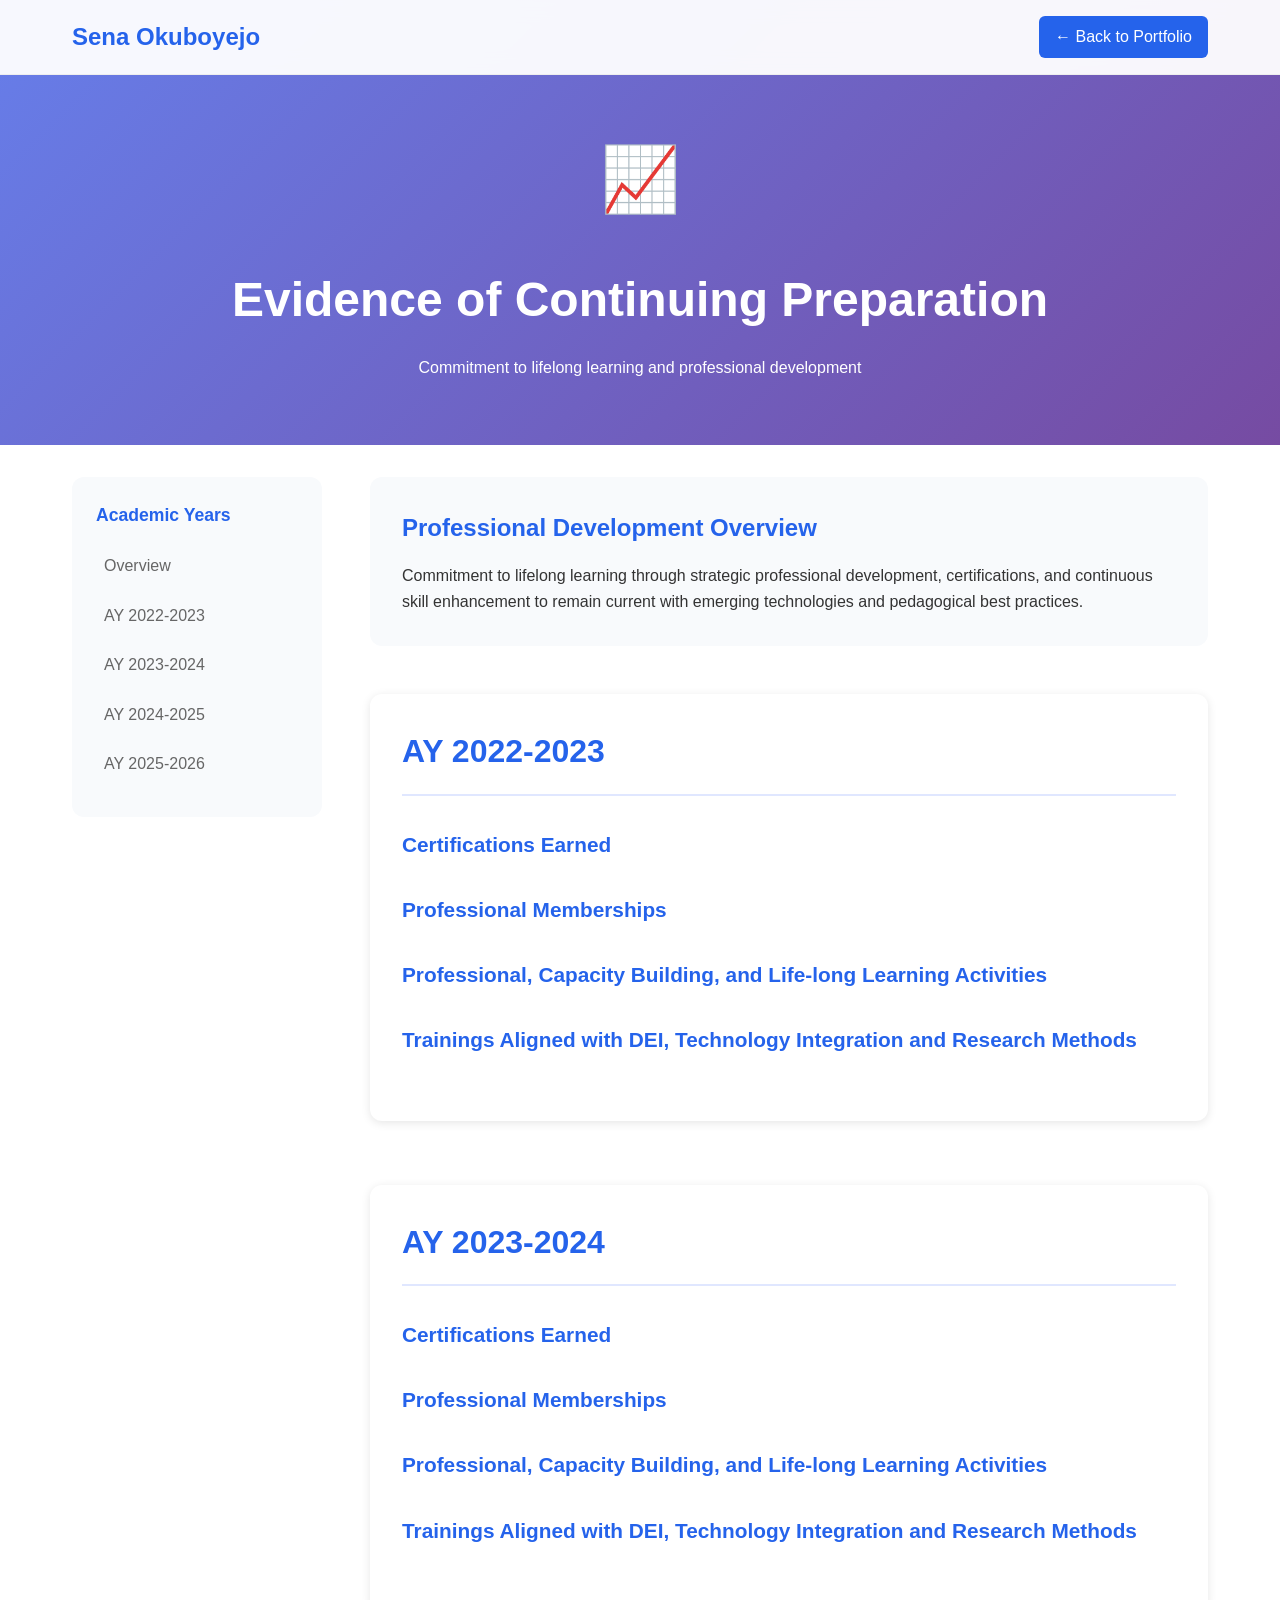
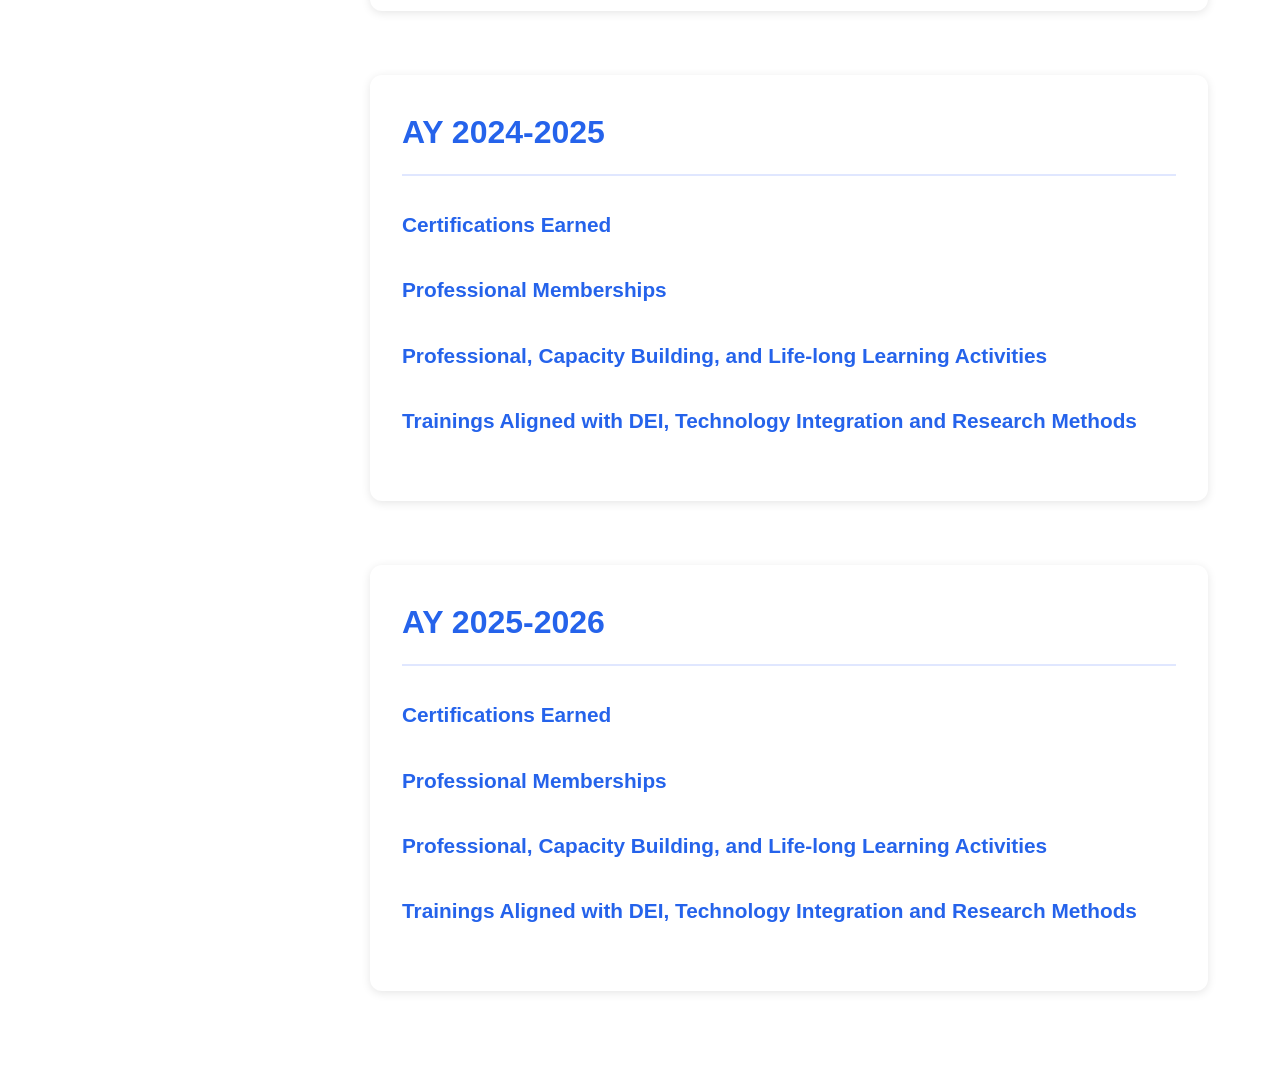
==== continuing-preparation.html @ 25268056 "Update Continuing Preparation page Page updated" ====
<!DOCTYPE html>
<html lang="en">
<head>
    <meta charset="UTF-8">
    <meta name="viewport" content="width=device-width, initial-scale=1.0">
    <title>Continuing Preparation - Sena Okuboyejo</title>
    <style>
        * {
            margin: 0;
            padding: 0;
            box-sizing: border-box;
        }

        body {
            font-family: -apple-system, BlinkMacSystemFont, 'Segoe UI', Roboto, sans-serif;
            line-height: 1.6;
            color: #333;
            background: #fff;
        }

        header {
            position: fixed;
            top: 0;
            width: 100%;
            background: rgba(255, 255, 255, 0.95);
            backdrop-filter: blur(10px);
            z-index: 1000;
            padding: 1rem 0;
            border-bottom: 1px solid #eee;
        }

        nav {
            max-width: 1200px;
            margin: 0 auto;
            display: flex;
            justify-content: space-between;
            align-items: center;
            padding: 0 2rem;
        }

        .logo {
            font-size: 1.5rem;
            font-weight: 700;
            color: #2563eb;
            text-decoration: none;
        }

        .back-btn {
            background: #2563eb;
            color: white;
            padding: 0.5rem 1rem;
            border-radius: 6px;
            text-decoration: none;
            font-weight: 500;
        }

        .hero {
            padding: 8rem 2rem 4rem;
            background: linear-gradient(135deg, #667eea 0%, #764ba2 100%);
            color: white;
            text-align: center;
        }

        .hero h1 {
            font-size: 3rem;
            margin-bottom: 1rem;
        }

        .hero-icon {
            font-size: 4rem;
            margin-bottom: 2rem;
        }

        .content {
            max-width: 1200px;
            margin: 0 auto;
            padding: 2rem;
            display: grid;
            grid-template-columns: 250px 1fr;
            gap: 3rem;
        }

        .sidebar {
            position: sticky;
            top: 120px;
            height: fit-content;
        }

        .year-nav {
            background: #f8fafc;
            border-radius: 12px;
            padding: 1.5rem;
        }

        .year-nav h3 {
            color: #2563eb;
            margin-bottom: 1rem;
            font-size: 1.1rem;
        }

        .year-nav ul {
            list-style: none;
        }

        .year-nav li {
            margin-bottom: 0.5rem;
        }

        .year-nav a {
            color: #666;
            text-decoration: none;
            padding: 0.5rem;
            display: block;
            border-radius: 6px;
            transition: all 0.3s;
        }

        .year-nav a:hover,
        .year-nav a.active {
            background: #2563eb;
            color: white;
        }

        .main-content {
            min-height: 100vh;
        }

        .overview {
            margin-bottom: 3rem;
            padding: 2rem;
            background: #f8fafc;
            border-radius: 12px;
        }

        .overview h2 {
            color: #2563eb;
            margin-bottom: 1rem;
        }

        .year-section {
            margin-bottom: 4rem;
            padding: 2rem;
            background: white;
            border-radius: 12px;
            box-shadow: 0 2px 10px rgba(0,0,0,0.1);
        }

        .year-title {
            color: #2563eb;
            font-size: 2rem;
            margin-bottom: 2rem;
            border-bottom: 2px solid #e0e7ff;
            padding-bottom: 1rem;
        }

        .subsection {
            margin-bottom: 2rem;
        }

        .subsection h3 {
            color: #2563eb;
            margin-bottom: 1rem;
            font-size: 1.3rem;
        }

        .subsection p {
            margin-bottom: 1rem;
            color: #666;
        }

        .cert-item {
            background: #f8fafc;
            padding: 1rem;
            margin: 0.5rem 0;
            border-radius: 8px;
            border-left: 3px solid #2563eb;
        }

        @media (max-width: 768px) {
            .content {
                grid-template-columns: 1fr;
                gap: 1rem;
            }
            
            .sidebar {
                position: static;
            }
            
            .hero h1 {
                font-size: 2rem;
            }
            
            .hero-icon {
                font-size: 3rem;
            }
            
            nav {
                padding: 0 1rem;
            }
        }
    </style>
</head>
<body>
    <header>
        <nav>
            <a href="index.html" class="logo">Sena Okuboyejo</a>
            <a href="index.html" class="back-btn">← Back to Portfolio</a>
        </nav>
    </header>

    <section class="hero">
        <div class="hero-icon">📈</div>
        <h1>Evidence of Continuing Preparation</h1>
        <p>Commitment to lifelong learning and professional development</p>
    </section>

    <div class="content">
        <div class="sidebar">
            <div class="year-nav">
                <h3>Academic Years</h3>
                <ul>
                    <li><a href="#overview" class="active">Overview</a></li>
                    <li><a href="#ay2022-2023">AY 2022-2023</a></li>
                    <li><a href="#ay2023-2024">AY 2023-2024</a></li>
                    <li><a href="#ay2024-2025">AY 2024-2025</a></li>
                    <li><a href="#ay2025-2026">AY 2025-2026</a></li>
                </ul>
            </div>
        </div>

        <div class="main-content">
            <div id="overview" class="overview">
                <h2>Professional Development Overview</h2>
                <p>Commitment to lifelong learning through strategic professional development, certifications, and continuous skill enhancement to remain current with emerging technologies and pedagogical best practices.</p>
            </div>

            <div id="ay2022-2023" class="year-section">
                <h2 class="year-title">AY 2022-2023</h2>
                
                <div class="subsection">
                    <h3>Certifications Earned</h3>
                </div>

                <div class="subsection">
                    <h3>Professional Memberships</h3>
                </div>

                <div class="subsection">
                    <h3>Professional, Capacity Building, and Life-long Learning Activities</h3>
                </div>

                <div class="subsection">
                    <h3>Trainings Aligned with DEI, Technology Integration and Research Methods</h3>
                </div>
            </div>

            <div id="ay2023-2024" class="year-section">
                <h2 class="year-title">AY 2023-2024</h2>
                
                <div class="subsection">
                    <h3>Certifications Earned</h3>
                </div>

                <div class="subsection">
                    <h3>Professional Memberships</h3>
                </div>

                <div class="subsection">
                    <h3>Professional, Capacity Building, and Life-long Learning Activities</h3>
                </div>

                <div class="subsection">
                    <h3>Trainings Aligned with DEI, Technology Integration and Research Methods</h3>
                </div>
            </div>

            <div id="ay2024-2025" class="year-section">
                <h2 class="year-title">AY 2024-2025</h2>
                
                <div class="subsection">
                    <h3>Certifications Earned</h3>
                </div>

                <div class="subsection">
                    <h3>Professional Memberships</h3>
                </div>

                <div class="subsection">
                    <h3>Professional, Capacity Building, and Life-long Learning Activities</h3>
                </div>

                <div class="subsection">
                    <h3>Trainings Aligned with DEI, Technology Integration and Research Methods</h3>
                </div>
            </div>

            <div id="ay2025-2026" class="year-section">
                <h2 class="year-title">AY 2025-2026</h2>
                
                <div class="subsection">
                    <h3>Certifications Earned</h3>
                </div>

                <div class="subsection">
                    <h3>Professional Memberships</h3>
                </div>

                <div class="subsection">
                    <h3>Professional, Capacity Building, and Life-long Learning Activities</h3>
                </div>

                <div class="subsection">
                    <h3>Trainings Aligned with DEI, Technology Integration and Research Methods</h3>
                </div>
            </div>
        </div>
    </div>

    <script>
        document.querySelectorAll('.year-nav a').forEach(link => {
            link.addEventListener('click', function(e) {
                e.preventDefault();
                const target = document.querySelector(this.getAttribute('href'));
                target.scrollIntoView({ behavior: 'smooth', block: 'start' });
                
                document.querySelectorAll('.year-nav a').forEach(a => a.classList.remove('active'));
                this.classList.add('active');
            });
        });

        window.addEventListener('scroll', () => {
            const sections = document.querySelectorAll('.year-section, .overview');
            const navLinks = document.querySelectorAll('.year-nav a');
            
            let current = '';
            sections.forEach(section => {
                const sectionTop = section.offsetTop - 150;
                if (scrollY >= sectionTop) {
                    current = section.getAttribute('id');
                }
            });
            
            navLinks.forEach(link => {
                link.classList.remove('active');
                if (link.getAttribute('href') === '#' + current) {
                    link.classList.add('active');
                }
            });
        });
    </script>
</body>
</html>
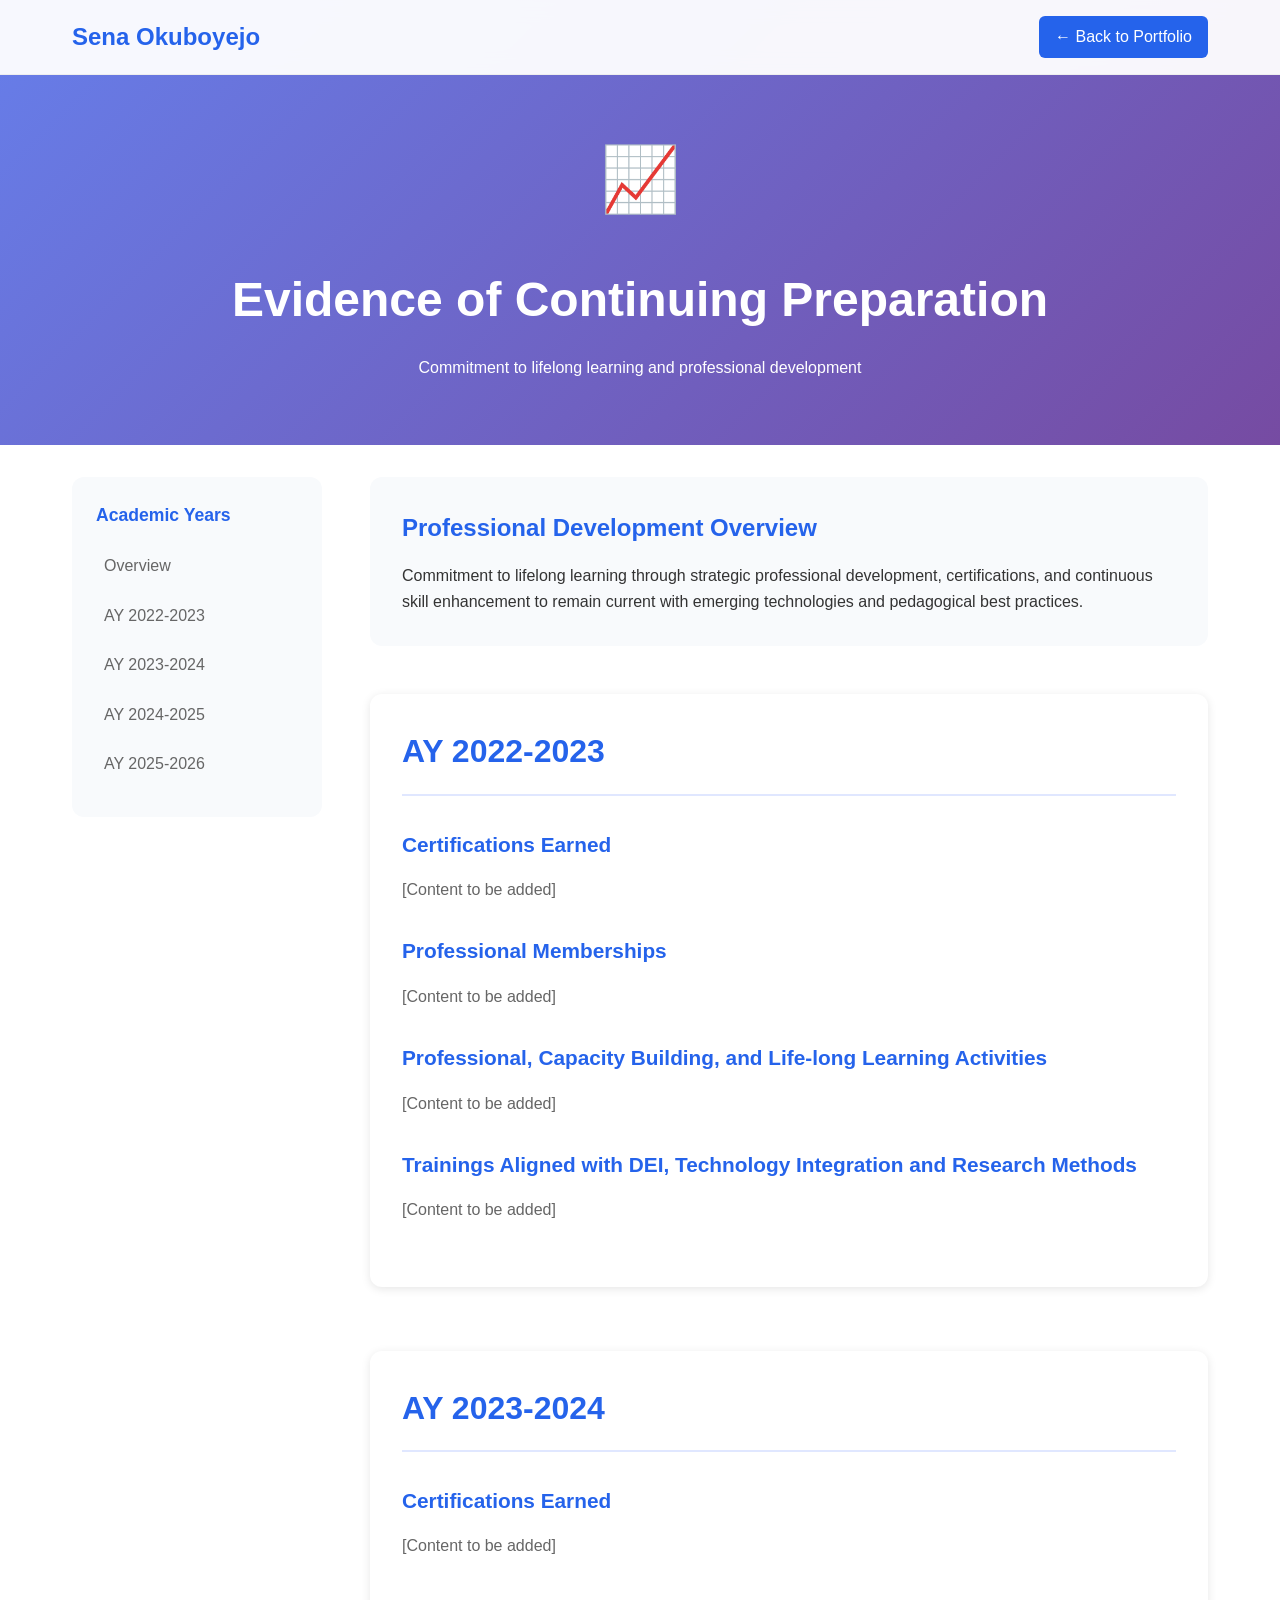
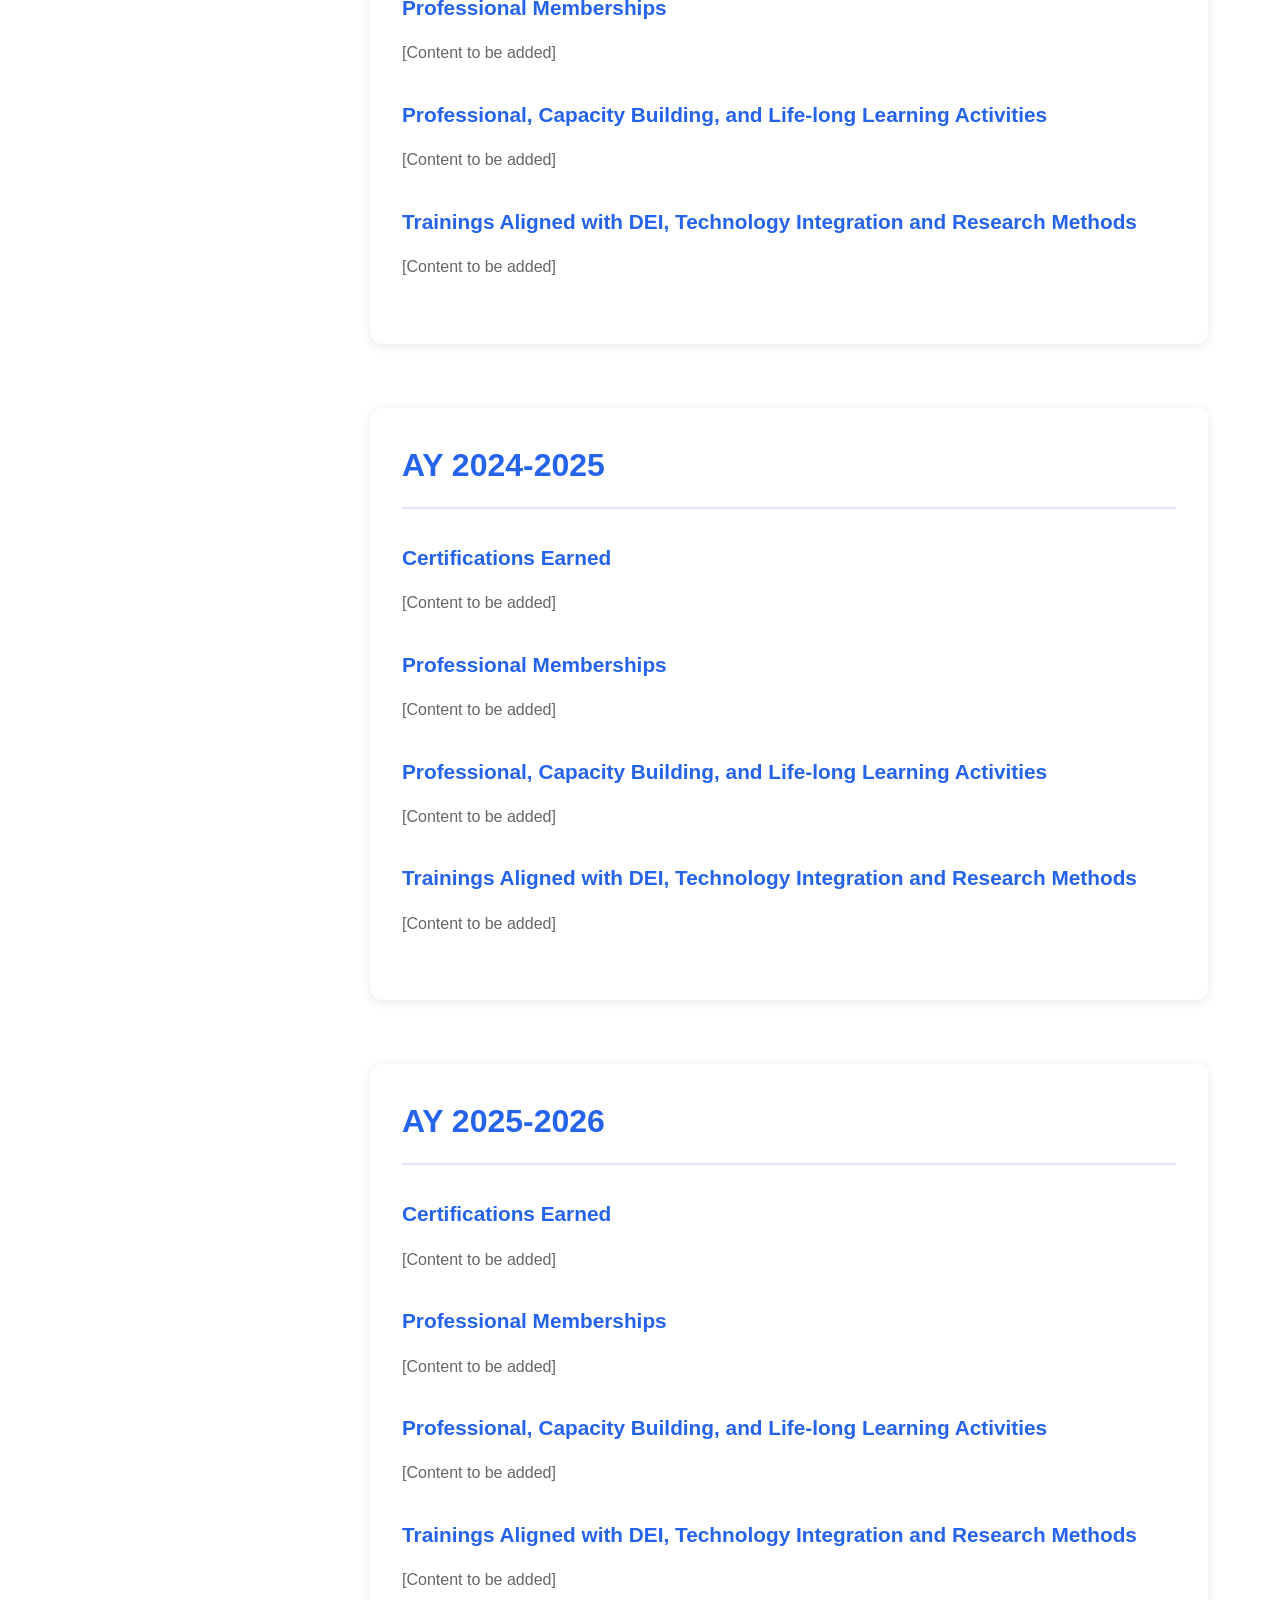
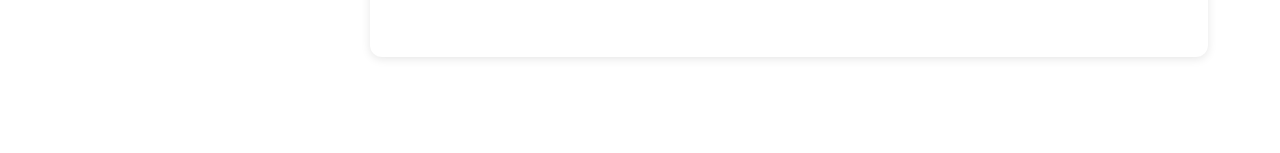
==== commit 3f585968: "Update Continuing Preparation.html Page updated" ====
--- a/continuing-preparation.html
+++ b/continuing-preparation.html
@@ -239,18 +239,22 @@
                 
                 <div class="subsection">
                     <h3>Certifications Earned</h3>
+                    <p>[Content to be added]</p>
                 </div>
 
                 <div class="subsection">
                     <h3>Professional Memberships</h3>
+                    <p>[Content to be added]</p>
                 </div>
 
                 <div class="subsection">
                     <h3>Professional, Capacity Building, and Life-long Learning Activities</h3>
+                    <p>[Content to be added]</p>
                 </div>
 
                 <div class="subsection">
                     <h3>Trainings Aligned with DEI, Technology Integration and Research Methods</h3>
+                    <p>[Content to be added]</p>
                 </div>
             </div>
 
@@ -259,18 +263,22 @@
                 
                 <div class="subsection">
                     <h3>Certifications Earned</h3>
+                    <p>[Content to be added]</p>
                 </div>
 
                 <div class="subsection">
                     <h3>Professional Memberships</h3>
+                    <p>[Content to be added]</p>
                 </div>
 
                 <div class="subsection">
                     <h3>Professional, Capacity Building, and Life-long Learning Activities</h3>
+                    <p>[Content to be added]</p>
                 </div>
 
                 <div class="subsection">
                     <h3>Trainings Aligned with DEI, Technology Integration and Research Methods</h3>
+                    <p>[Content to be added]</p>
                 </div>
             </div>
 
@@ -279,18 +287,22 @@
                 
                 <div class="subsection">
                     <h3>Certifications Earned</h3>
+                    <p>[Content to be added]</p>
                 </div>
 
                 <div class="subsection">
                     <h3>Professional Memberships</h3>
+                    <p>[Content to be added]</p>
                 </div>
 
                 <div class="subsection">
                     <h3>Professional, Capacity Building, and Life-long Learning Activities</h3>
+                    <p>[Content to be added]</p>
                 </div>
 
                 <div class="subsection">
                     <h3>Trainings Aligned with DEI, Technology Integration and Research Methods</h3>
+                    <p>[Content to be added]</p>
                 </div>
             </div>
 
@@ -299,18 +311,22 @@
                 
                 <div class="subsection">
                     <h3>Certifications Earned</h3>
+                    <p>[Content to be added]</p>
                 </div>
 
                 <div class="subsection">
                     <h3>Professional Memberships</h3>
+                    <p>[Content to be added]</p>
                 </div>
 
                 <div class="subsection">
                     <h3>Professional, Capacity Building, and Life-long Learning Activities</h3>
+                    <p>[Content to be added]</p>
                 </div>
 
                 <div class="subsection">
                     <h3>Trainings Aligned with DEI, Technology Integration and Research Methods</h3>
+                    <p>[Content to be added]</p>
                 </div>
             </div>
         </div>
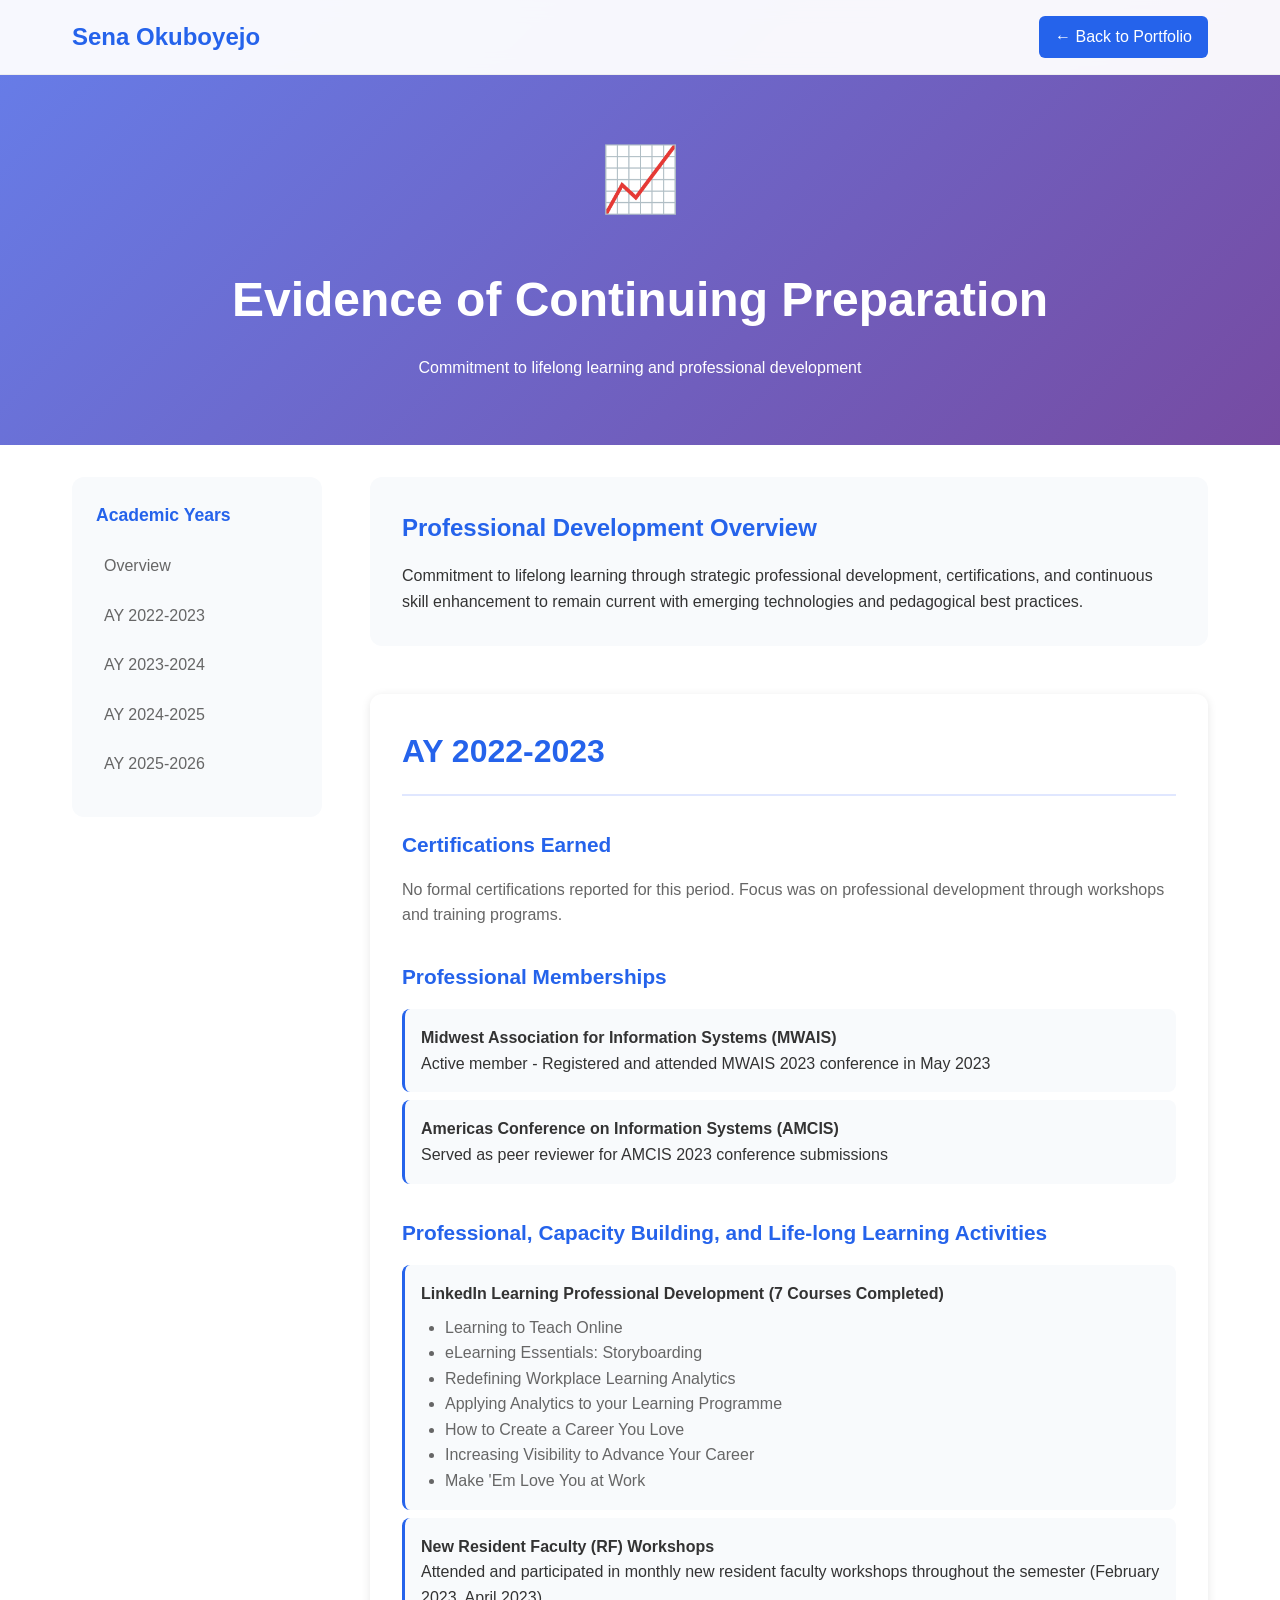
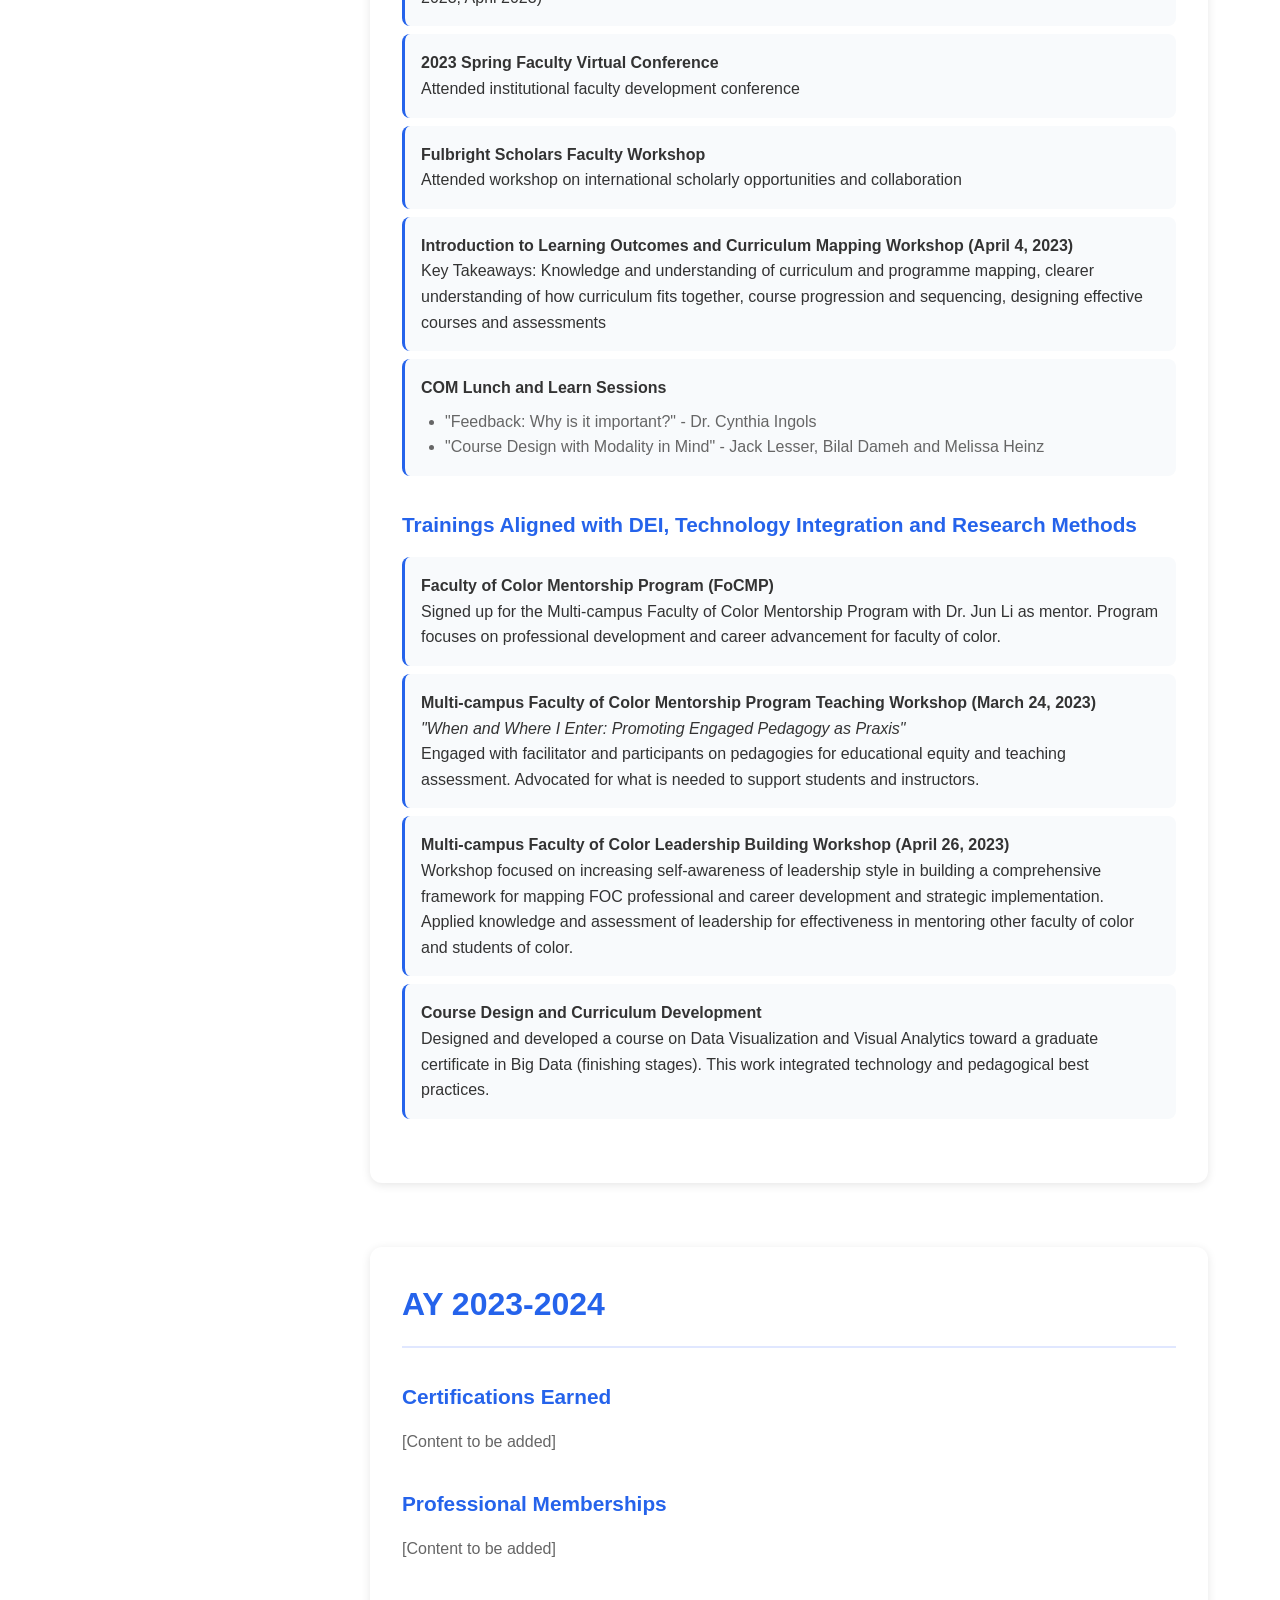
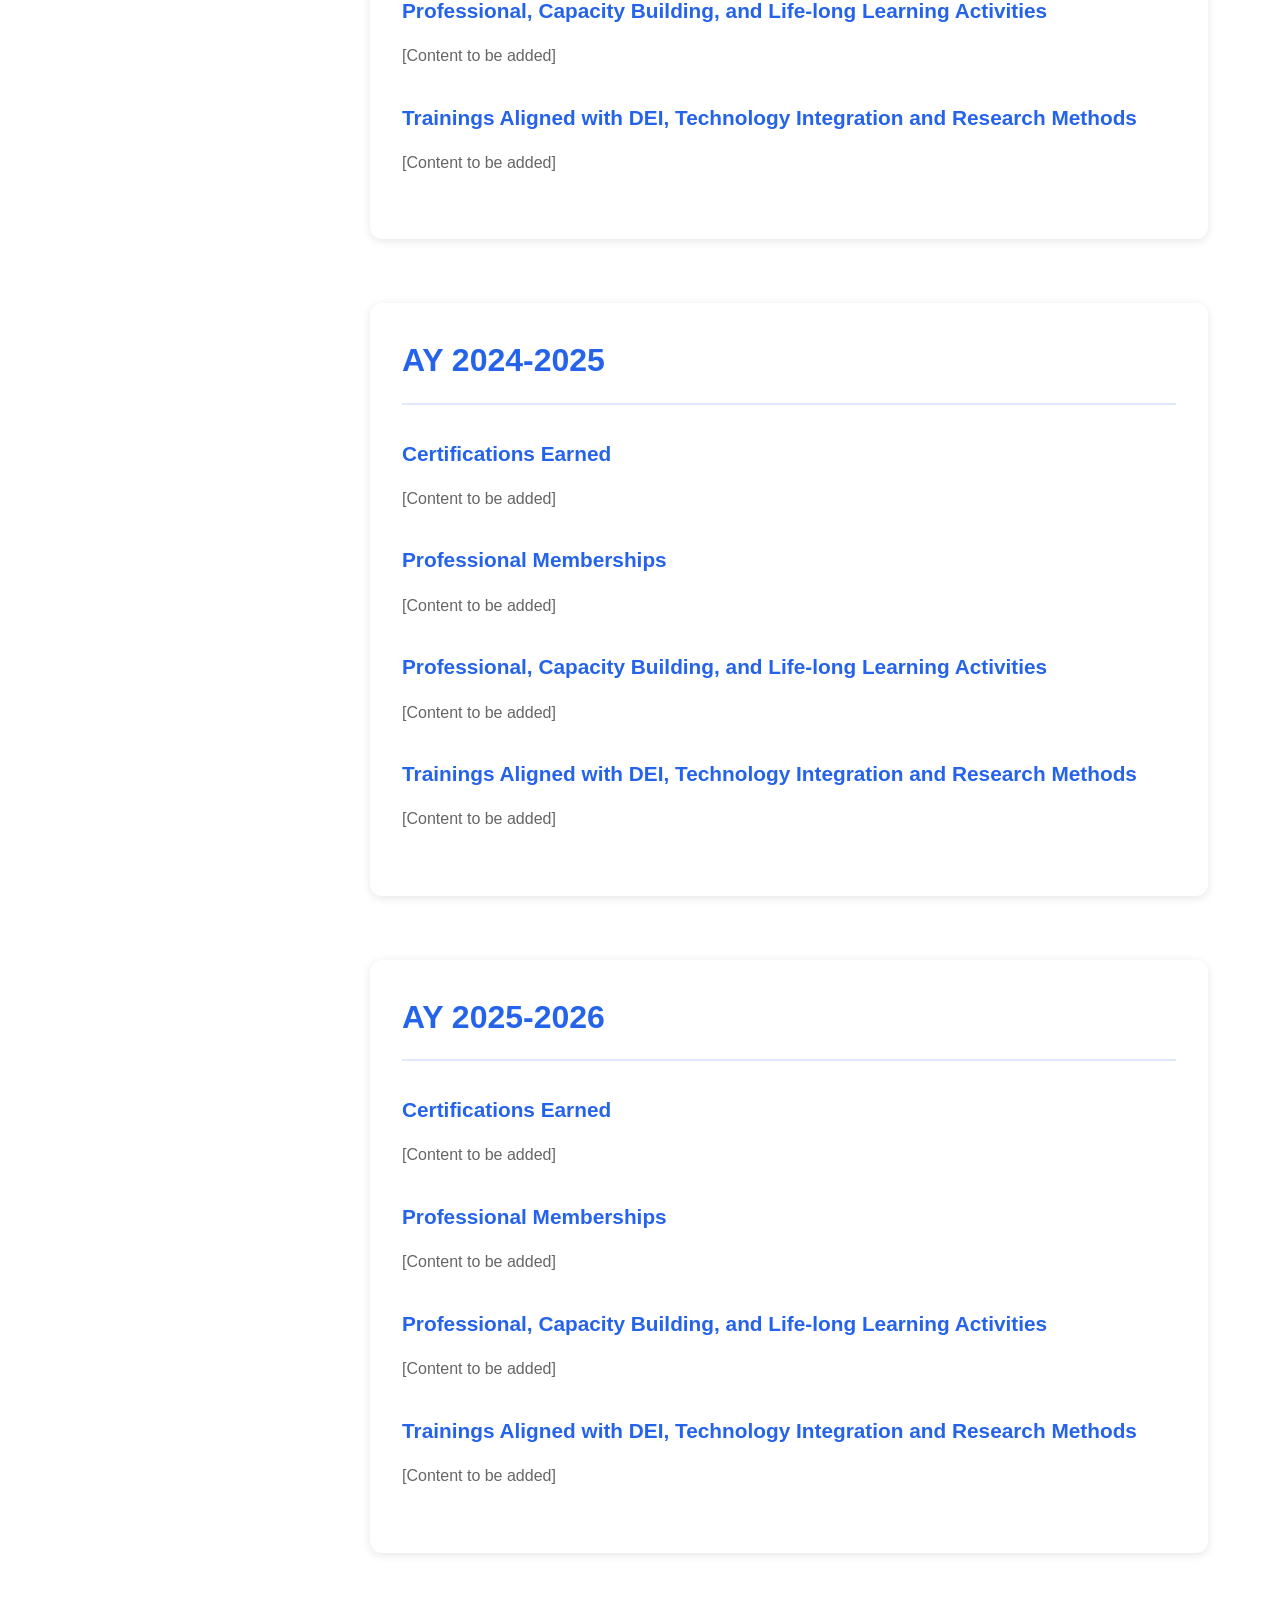
==== commit 266b7443: "Update done Update done" ====
--- a/continuing-preparation.html
+++ b/continuing-preparation.html
@@ -239,22 +239,79 @@
                 
                 <div class="subsection">
                     <h3>Certifications Earned</h3>
-                    <p>[Content to be added]</p>
+                    <p>No formal certifications reported for this period. Focus was on professional development through workshops and training programs.</p>
                 </div>
 
                 <div class="subsection">
                     <h3>Professional Memberships</h3>
-                    <p>[Content to be added]</p>
+                    <div class="cert-item">
+                        <strong>Midwest Association for Information Systems (MWAIS)</strong><br>
+                        Active member - Registered and attended MWAIS 2023 conference in May 2023
+                    </div>
+                    <div class="cert-item">
+                        <strong>Americas Conference on Information Systems (AMCIS)</strong><br>
+                        Served as peer reviewer for AMCIS 2023 conference submissions
+                    </div>
                 </div>
 
                 <div class="subsection">
                     <h3>Professional, Capacity Building, and Life-long Learning Activities</h3>
-                    <p>[Content to be added]</p>
+                    <div class="cert-item">
+                        <strong>LinkedIn Learning Professional Development (7 Courses Completed)</strong><br>
+                        <ul style="margin-top: 0.5rem; margin-left: 1.5rem; color: #666;">
+                            <li>Learning to Teach Online</li>
+                            <li>eLearning Essentials: Storyboarding</li>
+                            <li>Redefining Workplace Learning Analytics</li>
+                            <li>Applying Analytics to your Learning Programme</li>
+                            <li>How to Create a Career You Love</li>
+                            <li>Increasing Visibility to Advance Your Career</li>
+                            <li>Make 'Em Love You at Work</li>
+                        </ul>
+                    </div>
+                    <div class="cert-item">
+                        <strong>New Resident Faculty (RF) Workshops</strong><br>
+                        Attended and participated in monthly new resident faculty workshops throughout the semester (February 2023, April 2023)
+                    </div>
+                    <div class="cert-item">
+                        <strong>2023 Spring Faculty Virtual Conference</strong><br>
+                        Attended institutional faculty development conference
+                    </div>
+                    <div class="cert-item">
+                        <strong>Fulbright Scholars Faculty Workshop</strong><br>
+                        Attended workshop on international scholarly opportunities and collaboration
+                    </div>
+                    <div class="cert-item">
+                        <strong>Introduction to Learning Outcomes and Curriculum Mapping Workshop (April 4, 2023)</strong><br>
+                        Key Takeaways: Knowledge and understanding of curriculum and programme mapping, clearer understanding of how curriculum fits together, course progression and sequencing, designing effective courses and assessments
+                    </div>
+                    <div class="cert-item">
+                        <strong>COM Lunch and Learn Sessions</strong><br>
+                        <ul style="margin-top: 0.5rem; margin-left: 1.5rem; color: #666;">
+                            <li>"Feedback: Why is it important?" - Dr. Cynthia Ingols</li>
+                            <li>"Course Design with Modality in Mind" - Jack Lesser, Bilal Dameh and Melissa Heinz</li>
+                        </ul>
+                    </div>
                 </div>
 
                 <div class="subsection">
                     <h3>Trainings Aligned with DEI, Technology Integration and Research Methods</h3>
-                    <p>[Content to be added]</p>
+                    <div class="cert-item">
+                        <strong>Faculty of Color Mentorship Program (FoCMP)</strong><br>
+                        Signed up for the Multi-campus Faculty of Color Mentorship Program with Dr. Jun Li as mentor. Program focuses on professional development and career advancement for faculty of color.
+                    </div>
+                    <div class="cert-item">
+                        <strong>Multi-campus Faculty of Color Mentorship Program Teaching Workshop (March 24, 2023)</strong><br>
+                        <em>"When and Where I Enter: Promoting Engaged Pedagogy as Praxis"</em><br>
+                        Engaged with facilitator and participants on pedagogies for educational equity and teaching assessment. Advocated for what is needed to support students and instructors.
+                    </div>
+                    <div class="cert-item">
+                        <strong>Multi-campus Faculty of Color Leadership Building Workshop (April 26, 2023)</strong><br>
+                        Workshop focused on increasing self-awareness of leadership style in building a comprehensive framework for mapping FOC professional and career development and strategic implementation. Applied knowledge and assessment of leadership for effectiveness in mentoring other faculty of color and students of color.
+                    </div>
+                    <div class="cert-item">
+                        <strong>Course Design and Curriculum Development</strong><br>
+                        Designed and developed a course on Data Visualization and Visual Analytics toward a graduate certificate in Big Data (finishing stages). This work integrated technology and pedagogical best practices.
+                    </div>
                 </div>
             </div>
 
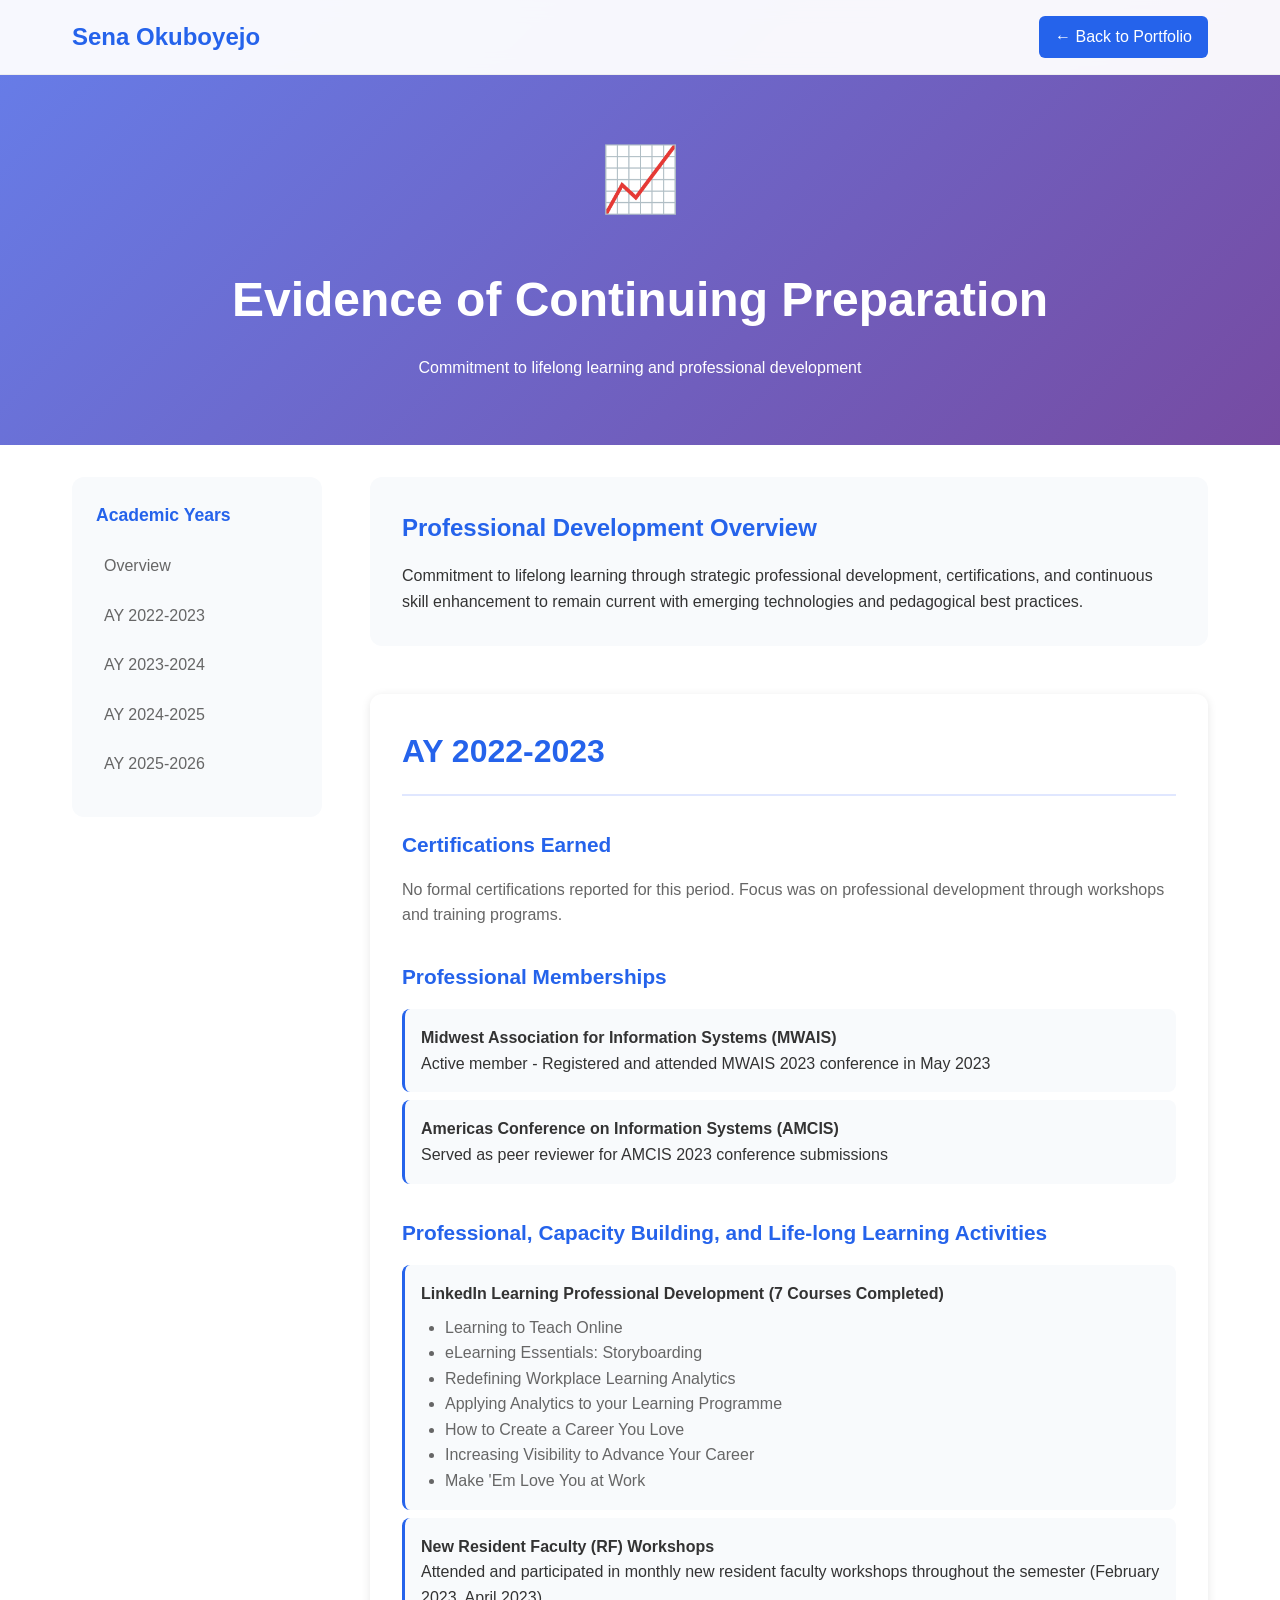
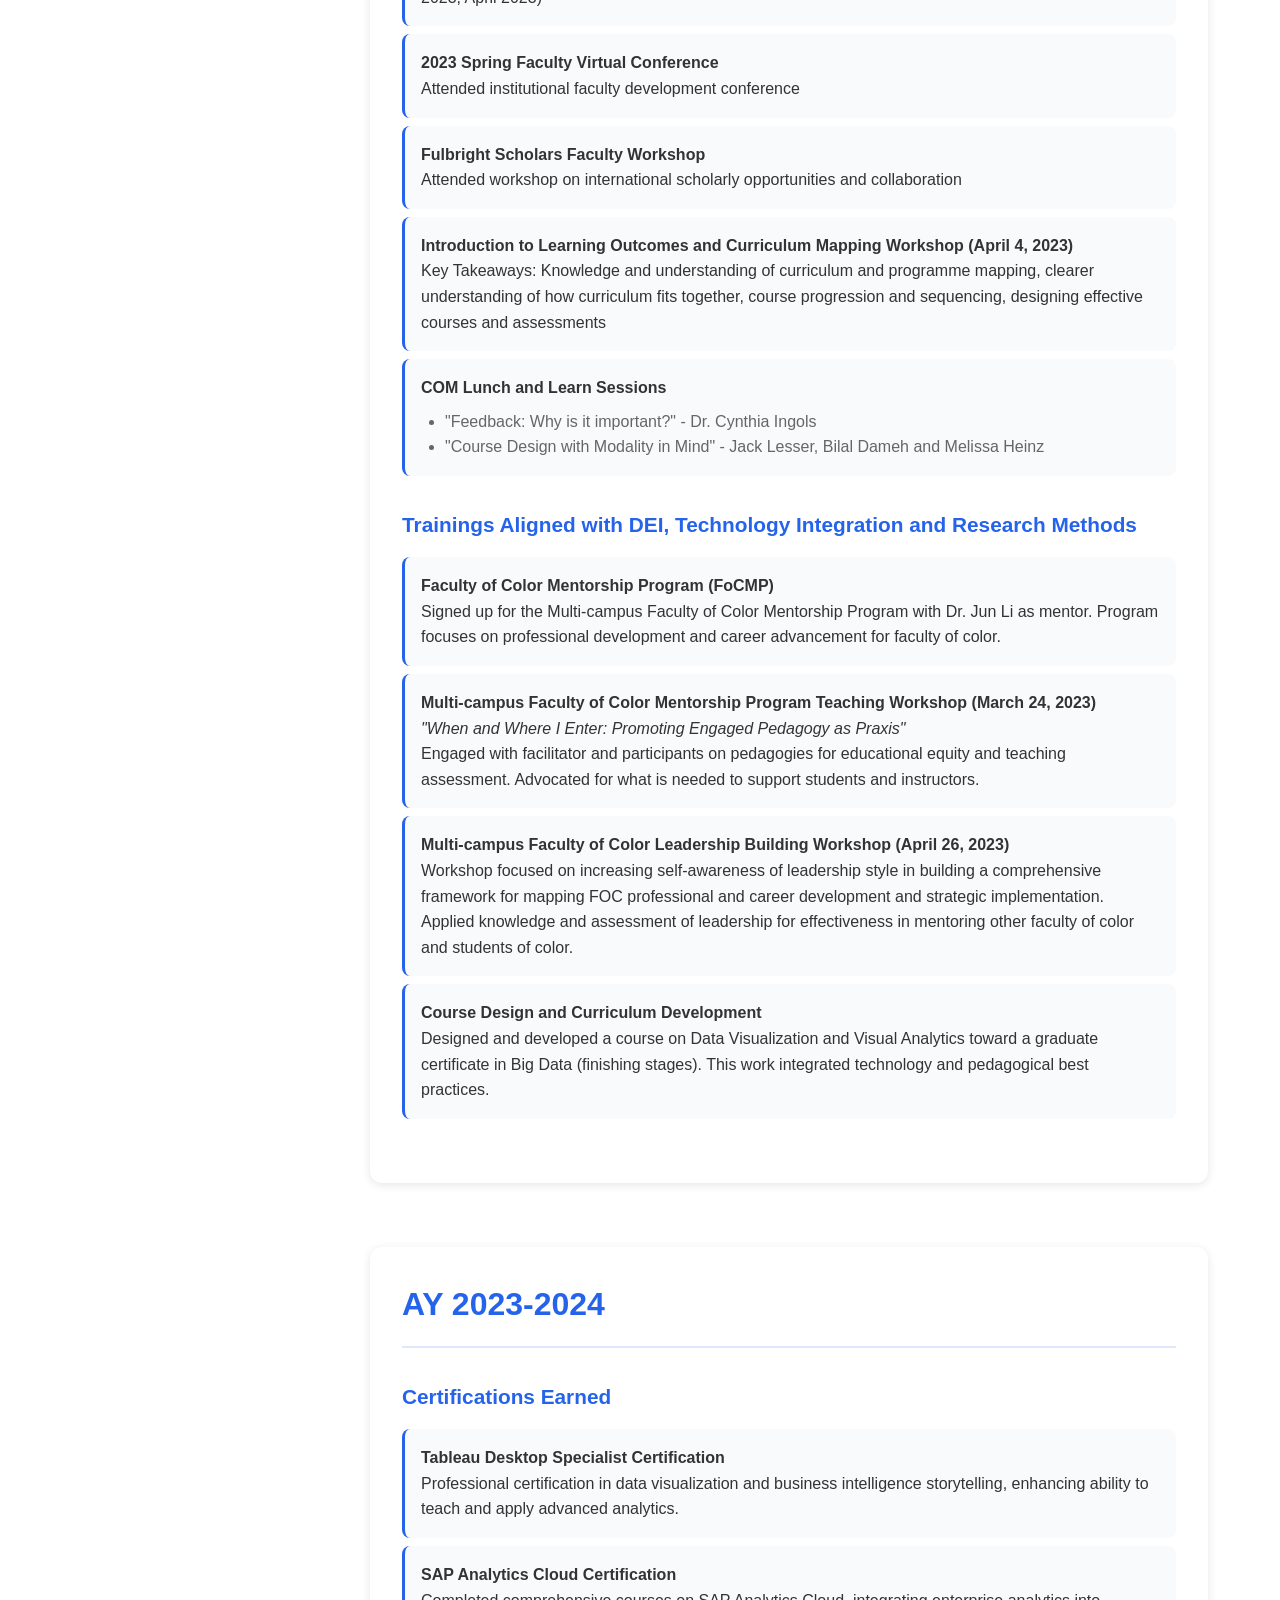
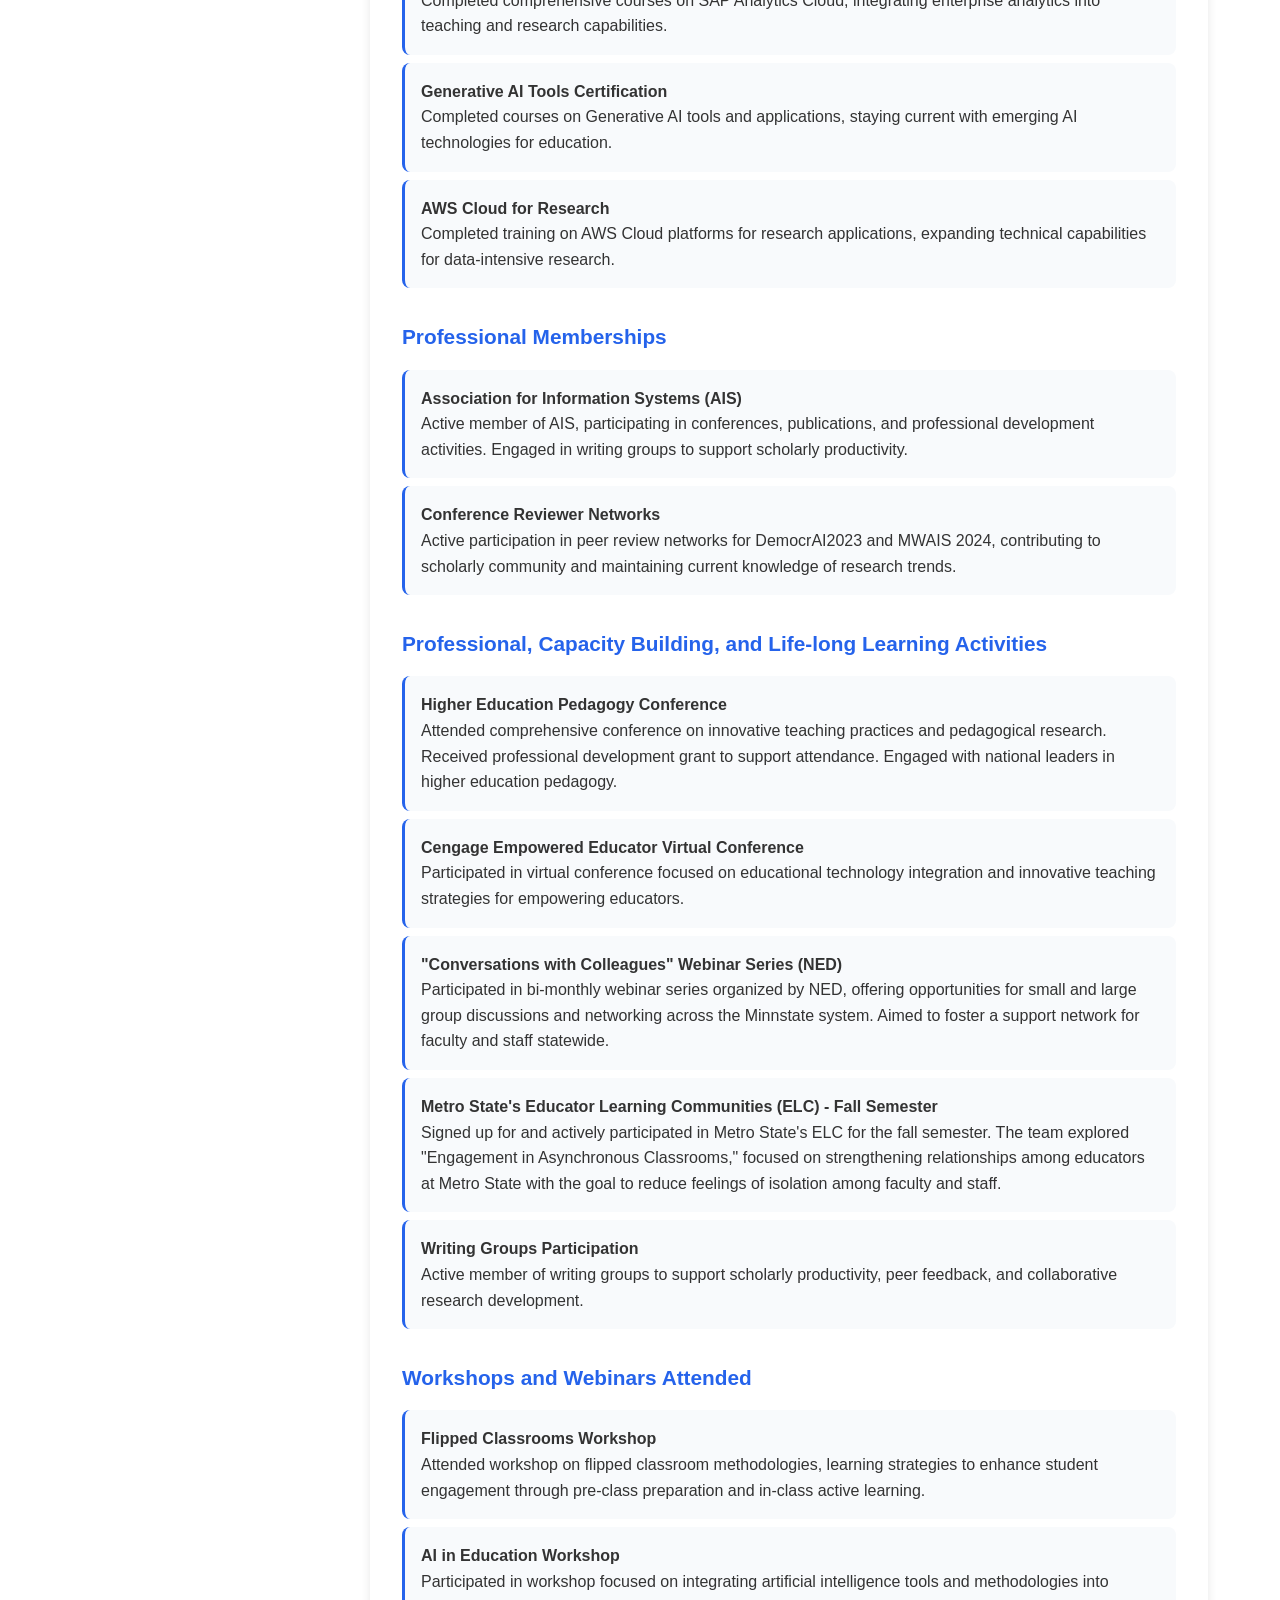
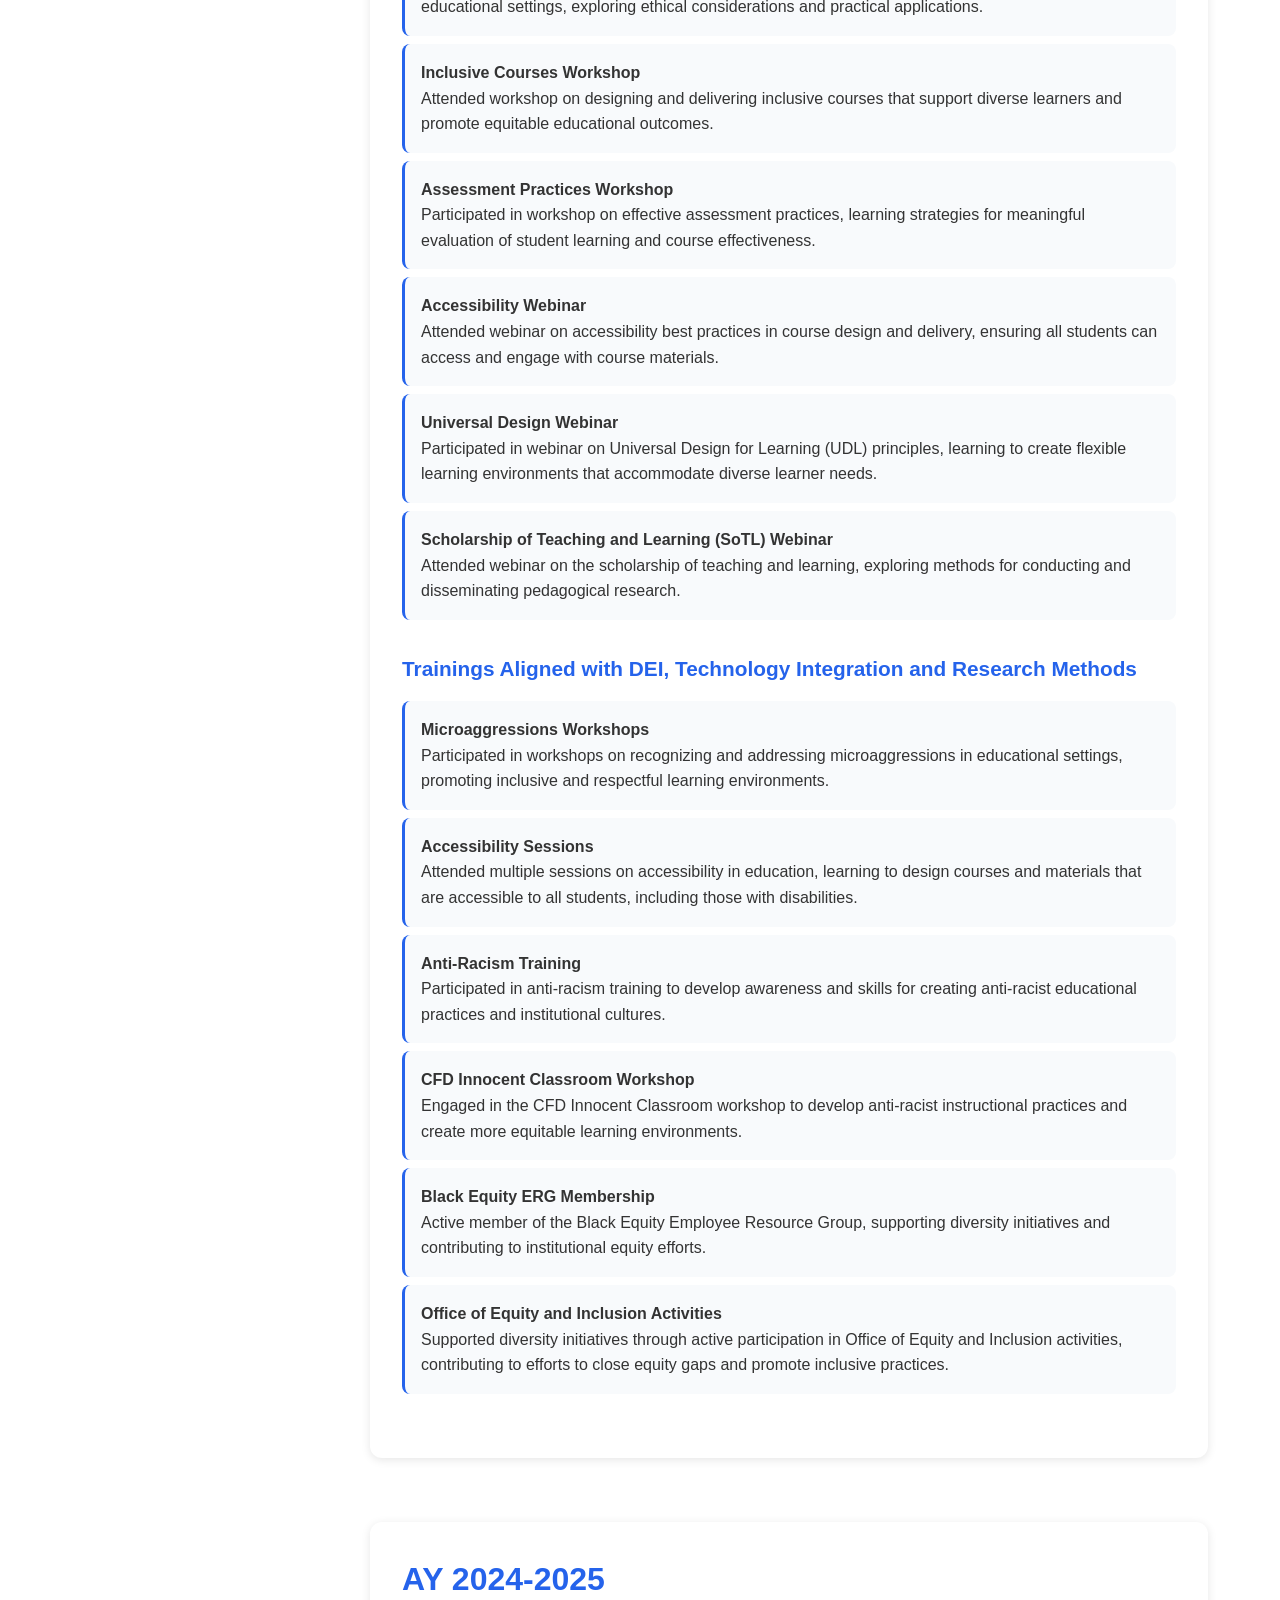
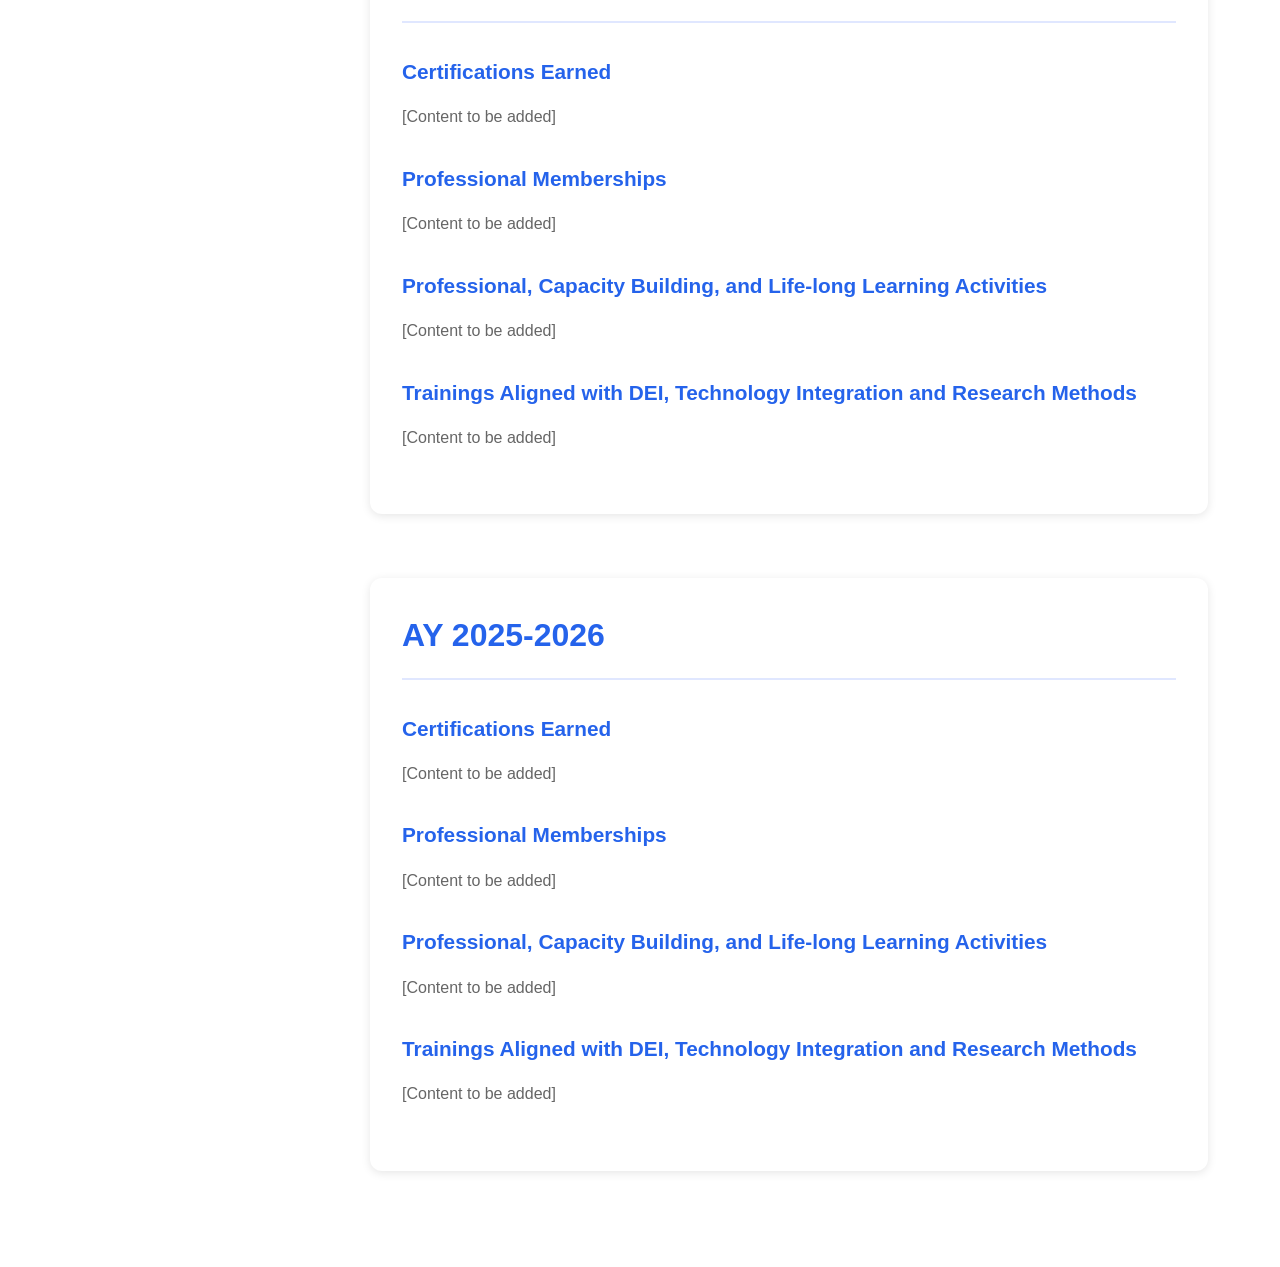
==== commit 229ec88c: "Update" ====
--- a/continuing-preparation.html
+++ b/continuing-preparation.html
@@ -320,22 +320,118 @@
                 
                 <div class="subsection">
                     <h3>Certifications Earned</h3>
-                    <p>[Content to be added]</p>
+                    <div class="cert-item">
+                        <strong>Tableau Desktop Specialist Certification</strong><br>
+                        Professional certification in data visualization and business intelligence storytelling, enhancing ability to teach and apply advanced analytics.
+                    </div>
+                    <div class="cert-item">
+                        <strong>SAP Analytics Cloud Certification</strong><br>
+                        Completed comprehensive courses on SAP Analytics Cloud, integrating enterprise analytics into teaching and research capabilities.
+                    </div>
+                    <div class="cert-item">
+                        <strong>Generative AI Tools Certification</strong><br>
+                        Completed courses on Generative AI tools and applications, staying current with emerging AI technologies for education.
+                    </div>
+                    <div class="cert-item">
+                        <strong>AWS Cloud for Research</strong><br>
+                        Completed training on AWS Cloud platforms for research applications, expanding technical capabilities for data-intensive research.
+                    </div>
                 </div>
 
                 <div class="subsection">
                     <h3>Professional Memberships</h3>
-                    <p>[Content to be added]</p>
+                    <div class="cert-item">
+                        <strong>Association for Information Systems (AIS)</strong><br>
+                        Active member of AIS, participating in conferences, publications, and professional development activities. Engaged in writing groups to support scholarly productivity.
+                    </div>
+                    <div class="cert-item">
+                        <strong>Conference Reviewer Networks</strong><br>
+                        Active participation in peer review networks for DemocrAI2023 and MWAIS 2024, contributing to scholarly community and maintaining current knowledge of research trends.
+                    </div>
                 </div>
 
                 <div class="subsection">
                     <h3>Professional, Capacity Building, and Life-long Learning Activities</h3>
-                    <p>[Content to be added]</p>
+                    <div class="cert-item">
+                        <strong>Higher Education Pedagogy Conference</strong><br>
+                        Attended comprehensive conference on innovative teaching practices and pedagogical research. Received professional development grant to support attendance. Engaged with national leaders in higher education pedagogy.
+                    </div>
+                    <div class="cert-item">
+                        <strong>Cengage Empowered Educator Virtual Conference</strong><br>
+                        Participated in virtual conference focused on educational technology integration and innovative teaching strategies for empowering educators.
+                    </div>
+                    <div class="cert-item">
+                        <strong>"Conversations with Colleagues" Webinar Series (NED)</strong><br>
+                        Participated in bi-monthly webinar series organized by NED, offering opportunities for small and large group discussions and networking across the Minnstate system. Aimed to foster a support network for faculty and staff statewide.
+                    </div>
+                    <div class="cert-item">
+                        <strong>Metro State's Educator Learning Communities (ELC) - Fall Semester</strong><br>
+                        Signed up for and actively participated in Metro State's ELC for the fall semester. The team explored "Engagement in Asynchronous Classrooms," focused on strengthening relationships among educators at Metro State with the goal to reduce feelings of isolation among faculty and staff.
+                    </div>
+                    <div class="cert-item">
+                        <strong>Writing Groups Participation</strong><br>
+                        Active member of writing groups to support scholarly productivity, peer feedback, and collaborative research development.
+                    </div>
+                </div>
+
+                <div class="subsection">
+                    <h3>Workshops and Webinars Attended</h3>
+                    <div class="cert-item">
+                        <strong>Flipped Classrooms Workshop</strong><br>
+                        Attended workshop on flipped classroom methodologies, learning strategies to enhance student engagement through pre-class preparation and in-class active learning.
+                    </div>
+                    <div class="cert-item">
+                        <strong>AI in Education Workshop</strong><br>
+                        Participated in workshop focused on integrating artificial intelligence tools and methodologies into educational settings, exploring ethical considerations and practical applications.
+                    </div>
+                    <div class="cert-item">
+                        <strong>Inclusive Courses Workshop</strong><br>
+                        Attended workshop on designing and delivering inclusive courses that support diverse learners and promote equitable educational outcomes.
+                    </div>
+                    <div class="cert-item">
+                        <strong>Assessment Practices Workshop</strong><br>
+                        Participated in workshop on effective assessment practices, learning strategies for meaningful evaluation of student learning and course effectiveness.
+                    </div>
+                    <div class="cert-item">
+                        <strong>Accessibility Webinar</strong><br>
+                        Attended webinar on accessibility best practices in course design and delivery, ensuring all students can access and engage with course materials.
+                    </div>
+                    <div class="cert-item">
+                        <strong>Universal Design Webinar</strong><br>
+                        Participated in webinar on Universal Design for Learning (UDL) principles, learning to create flexible learning environments that accommodate diverse learner needs.
+                    </div>
+                    <div class="cert-item">
+                        <strong>Scholarship of Teaching and Learning (SoTL) Webinar</strong><br>
+                        Attended webinar on the scholarship of teaching and learning, exploring methods for conducting and disseminating pedagogical research.
+                    </div>
                 </div>
 
                 <div class="subsection">
                     <h3>Trainings Aligned with DEI, Technology Integration and Research Methods</h3>
-                    <p>[Content to be added]</p>
+                    <div class="cert-item">
+                        <strong>Microaggressions Workshops</strong><br>
+                        Participated in workshops on recognizing and addressing microaggressions in educational settings, promoting inclusive and respectful learning environments.
+                    </div>
+                    <div class="cert-item">
+                        <strong>Accessibility Sessions</strong><br>
+                        Attended multiple sessions on accessibility in education, learning to design courses and materials that are accessible to all students, including those with disabilities.
+                    </div>
+                    <div class="cert-item">
+                        <strong>Anti-Racism Training</strong><br>
+                        Participated in anti-racism training to develop awareness and skills for creating anti-racist educational practices and institutional cultures.
+                    </div>
+                    <div class="cert-item">
+                        <strong>CFD Innocent Classroom Workshop</strong><br>
+                        Engaged in the CFD Innocent Classroom workshop to develop anti-racist instructional practices and create more equitable learning environments.
+                    </div>
+                    <div class="cert-item">
+                        <strong>Black Equity ERG Membership</strong><br>
+                        Active member of the Black Equity Employee Resource Group, supporting diversity initiatives and contributing to institutional equity efforts.
+                    </div>
+                    <div class="cert-item">
+                        <strong>Office of Equity and Inclusion Activities</strong><br>
+                        Supported diversity initiatives through active participation in Office of Equity and Inclusion activities, contributing to efforts to close equity gaps and promote inclusive practices.
+                    </div>
                 </div>
             </div>
 
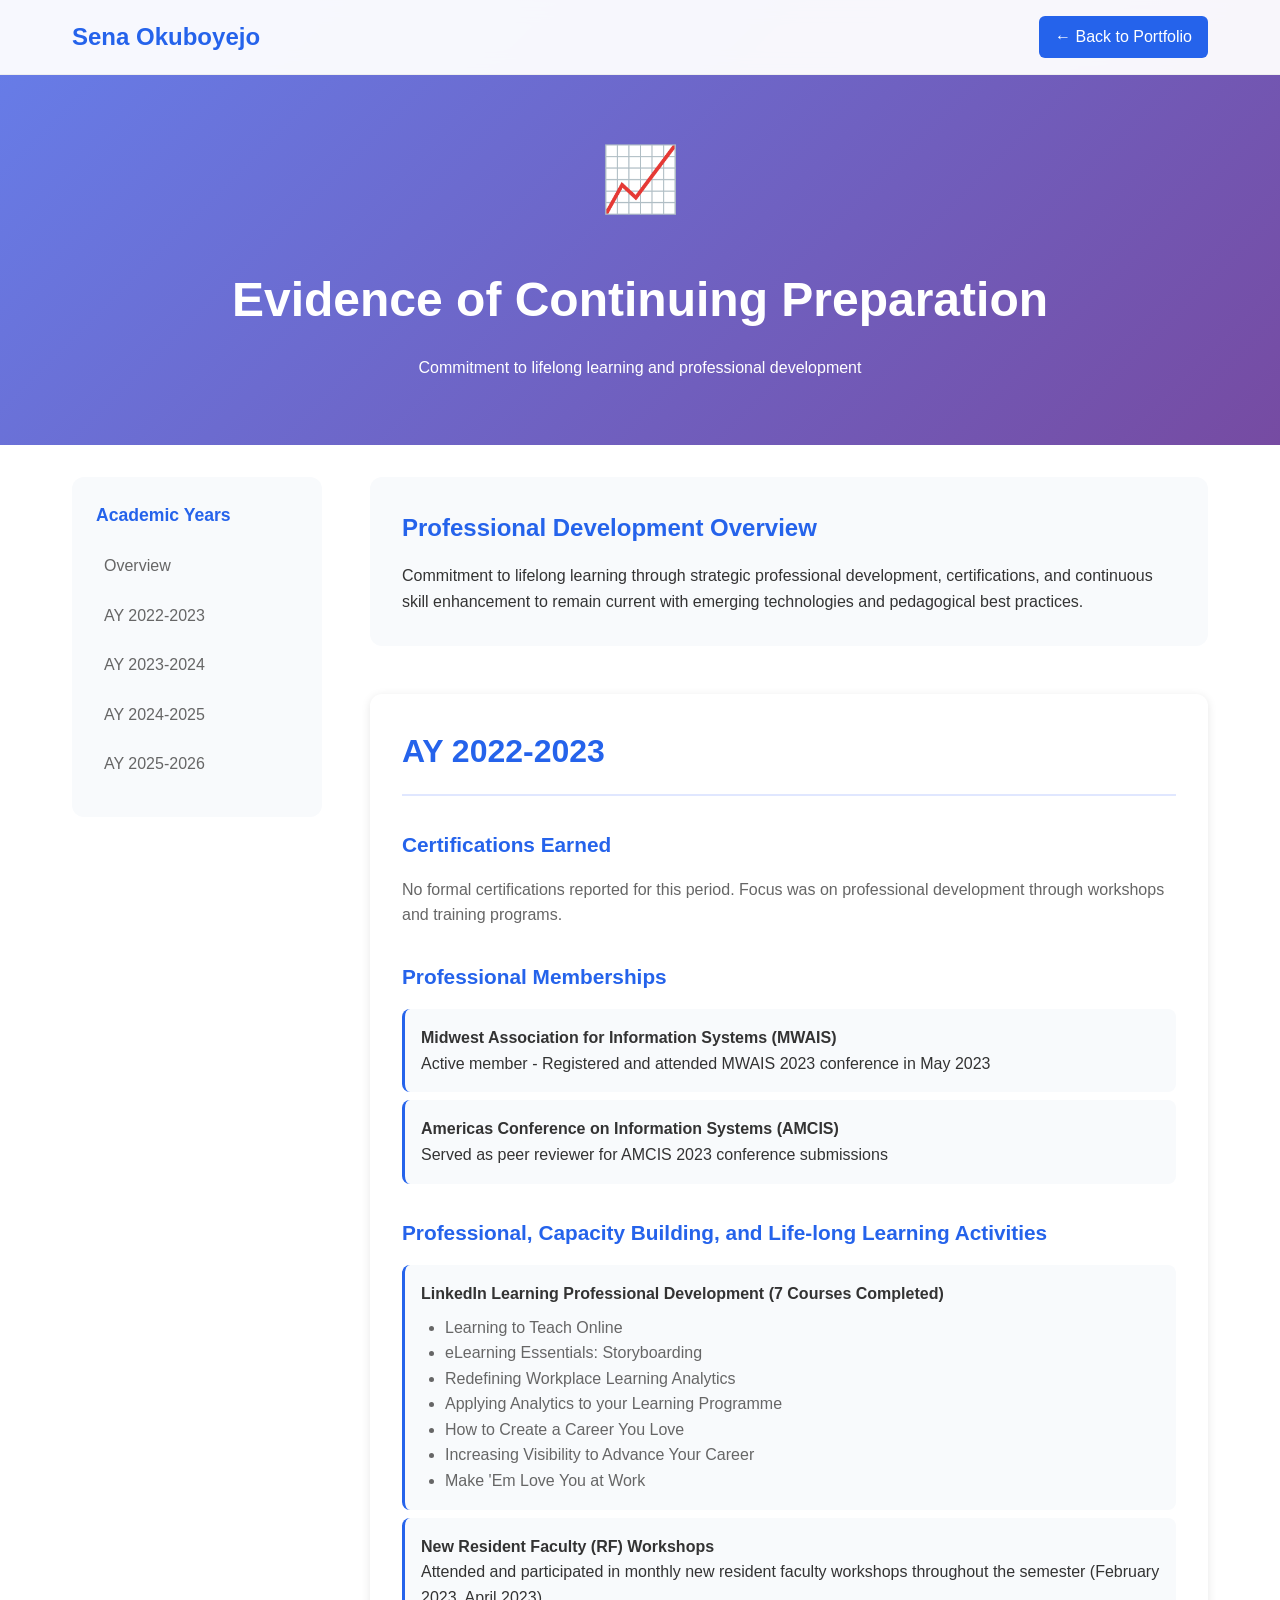
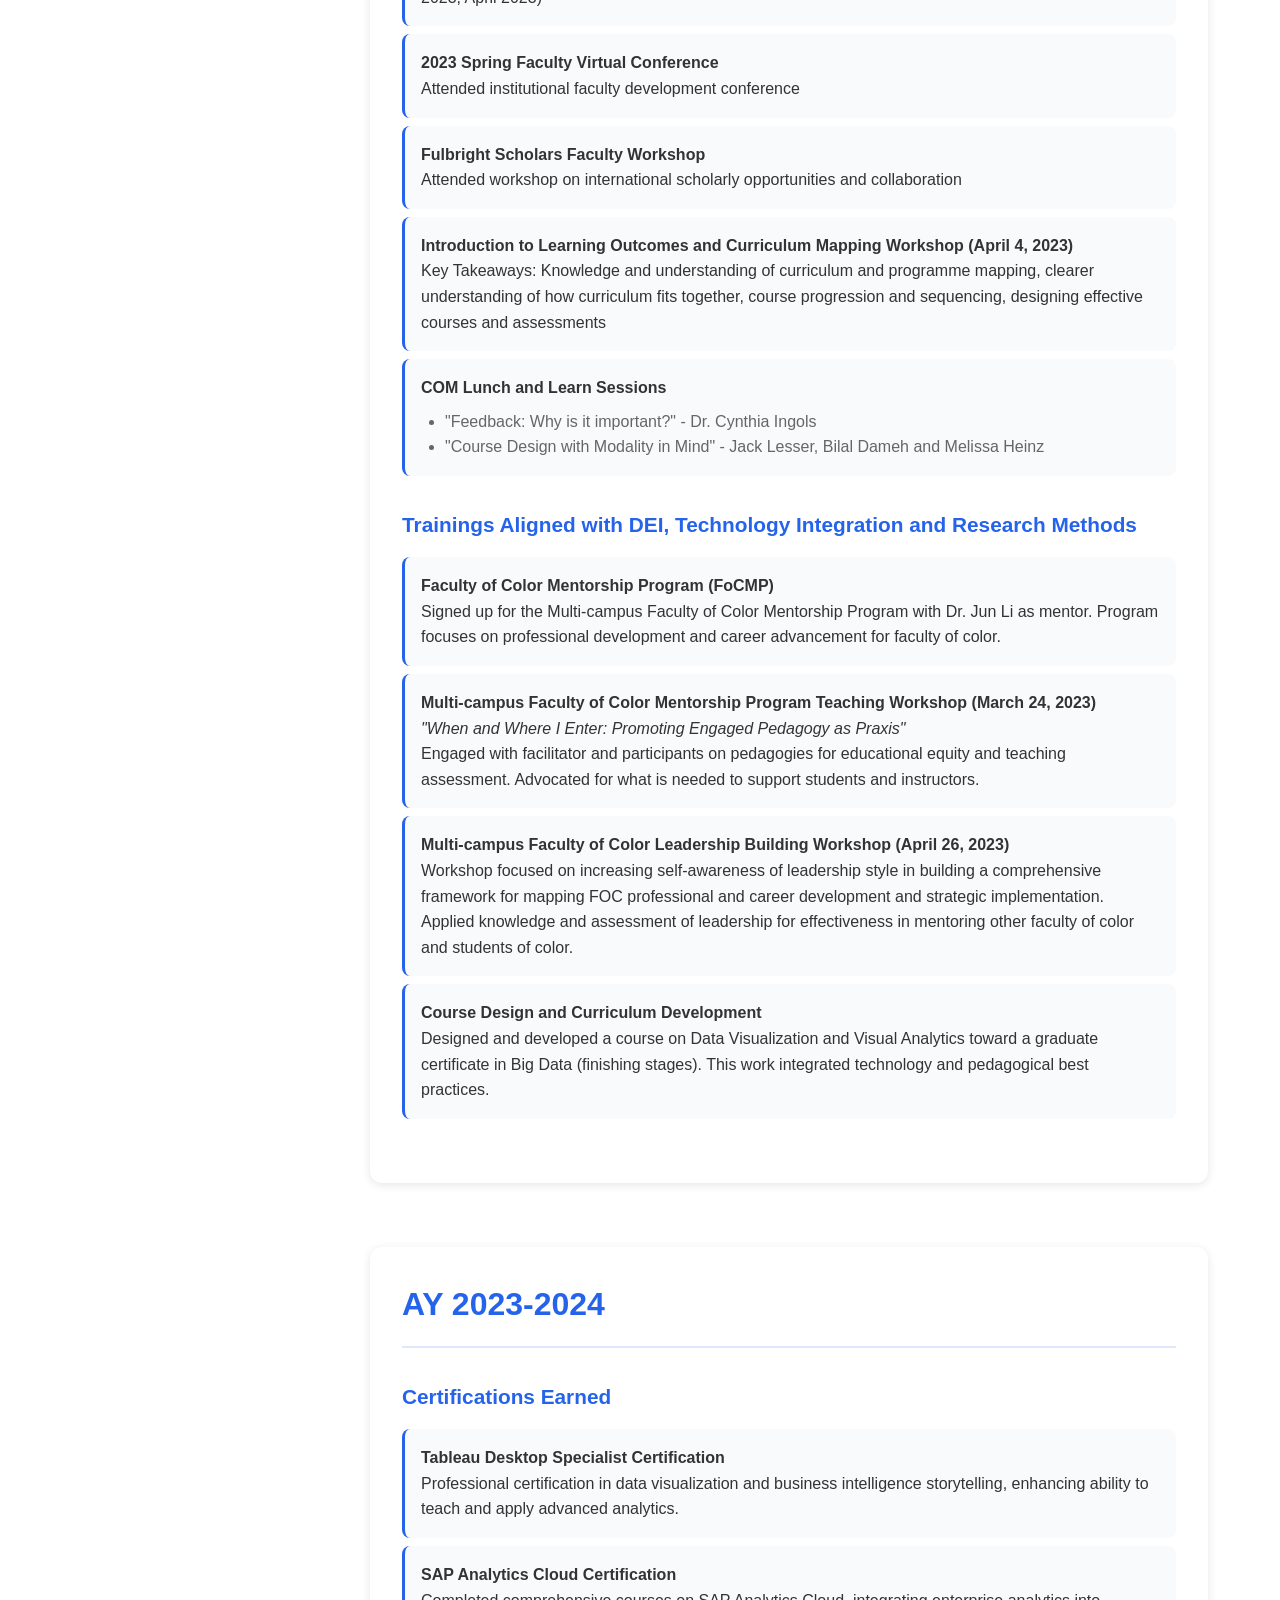
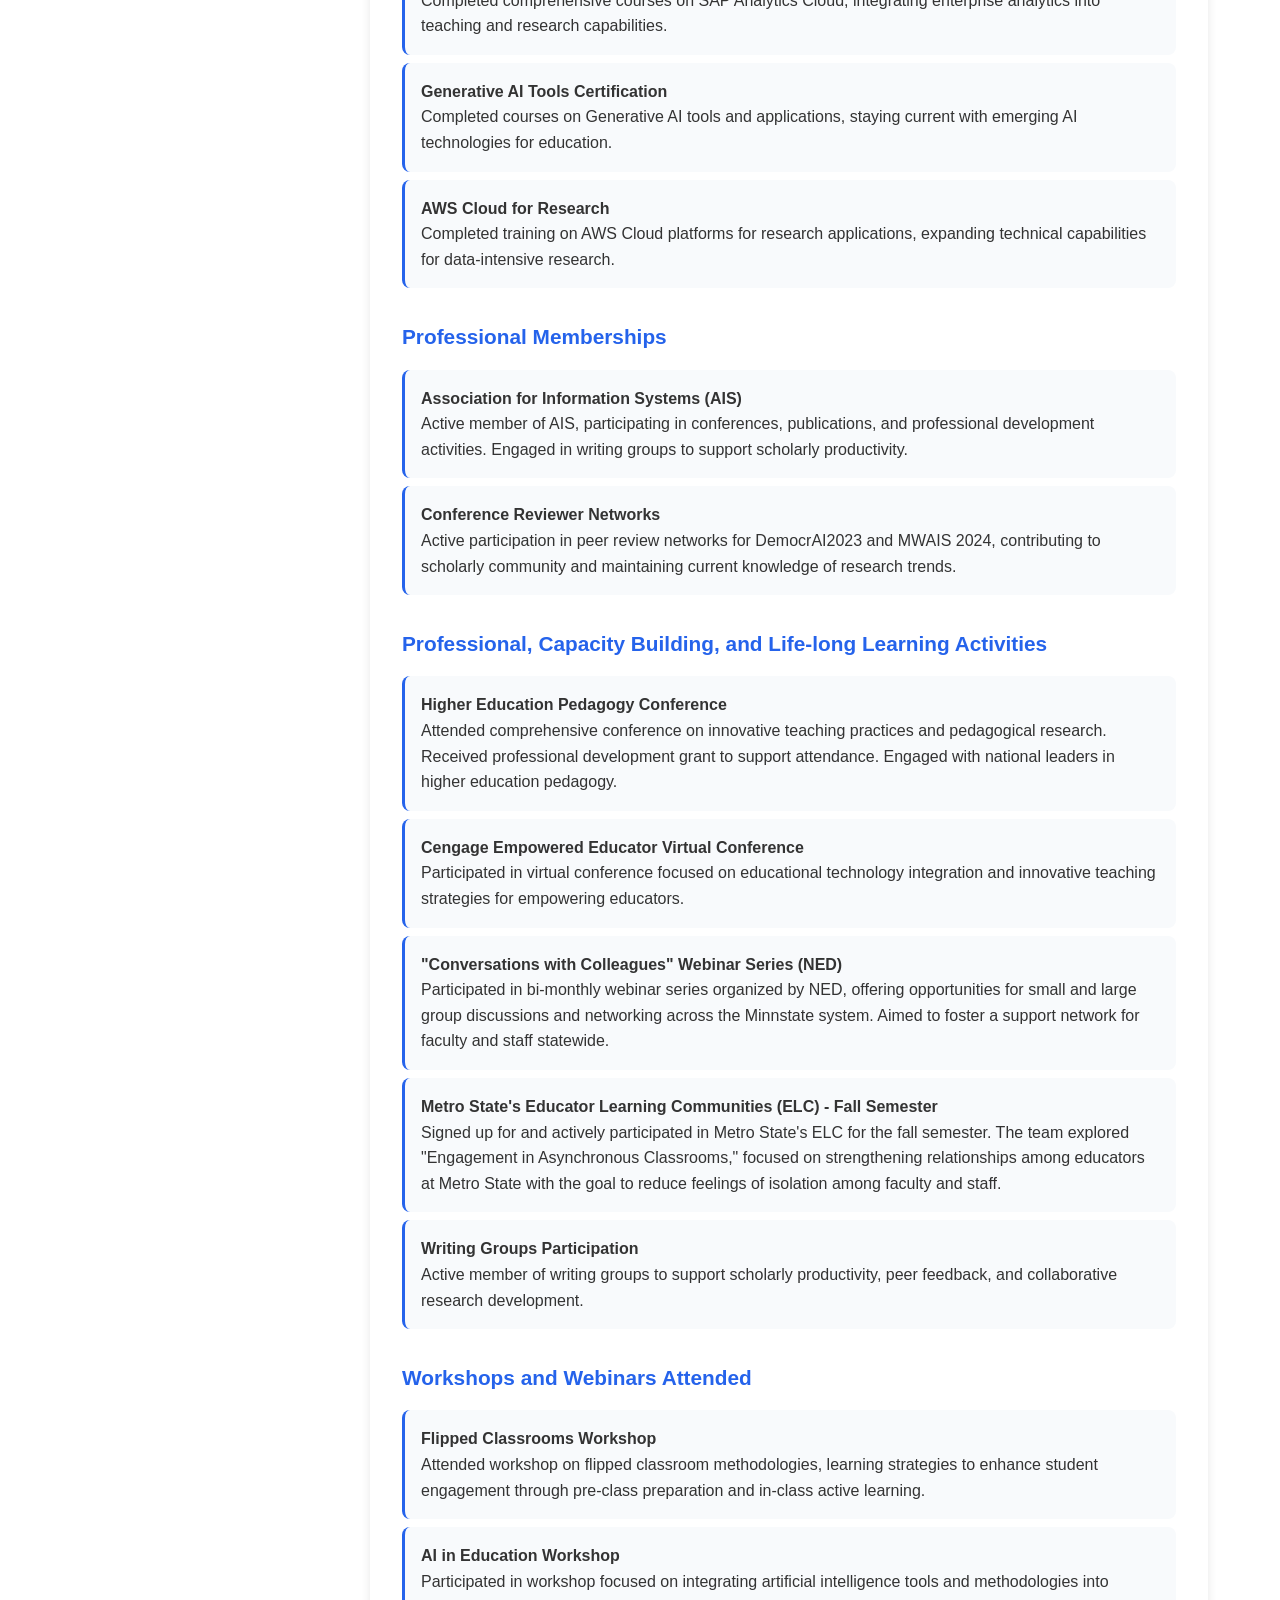
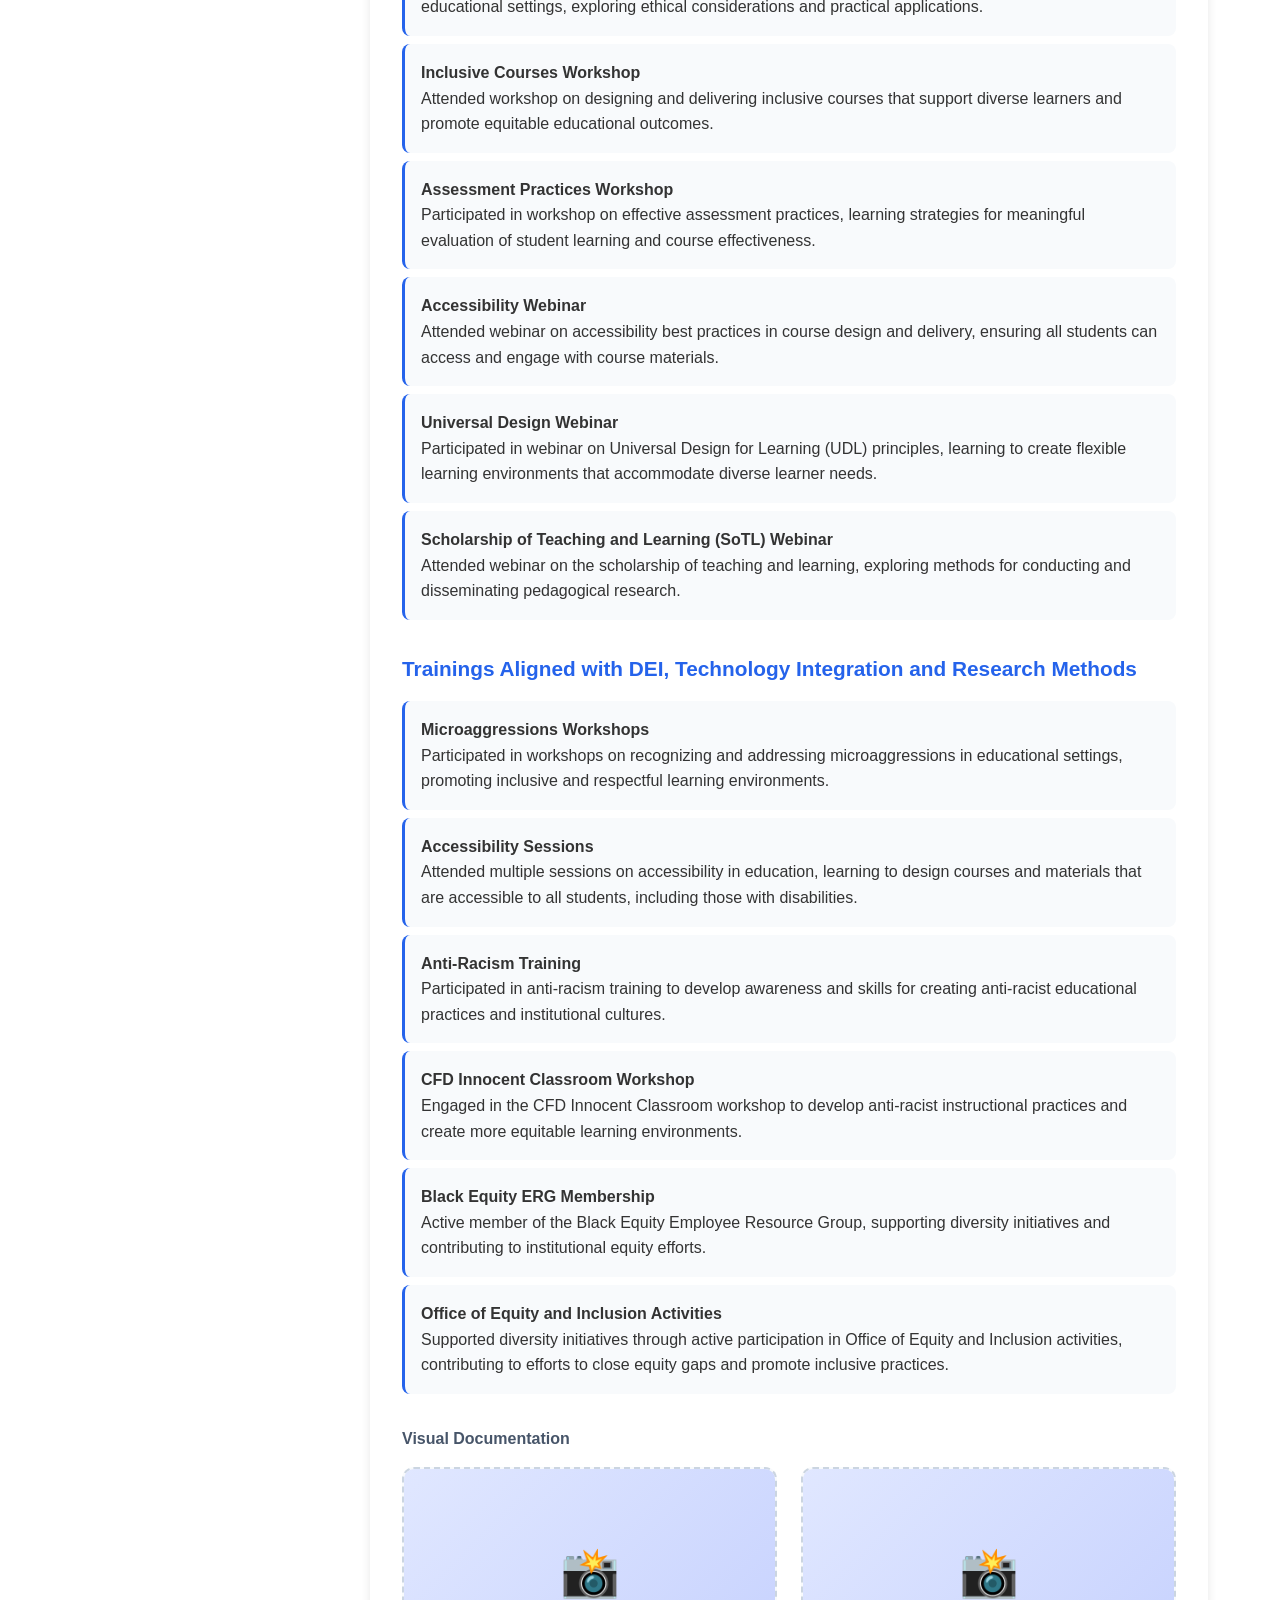
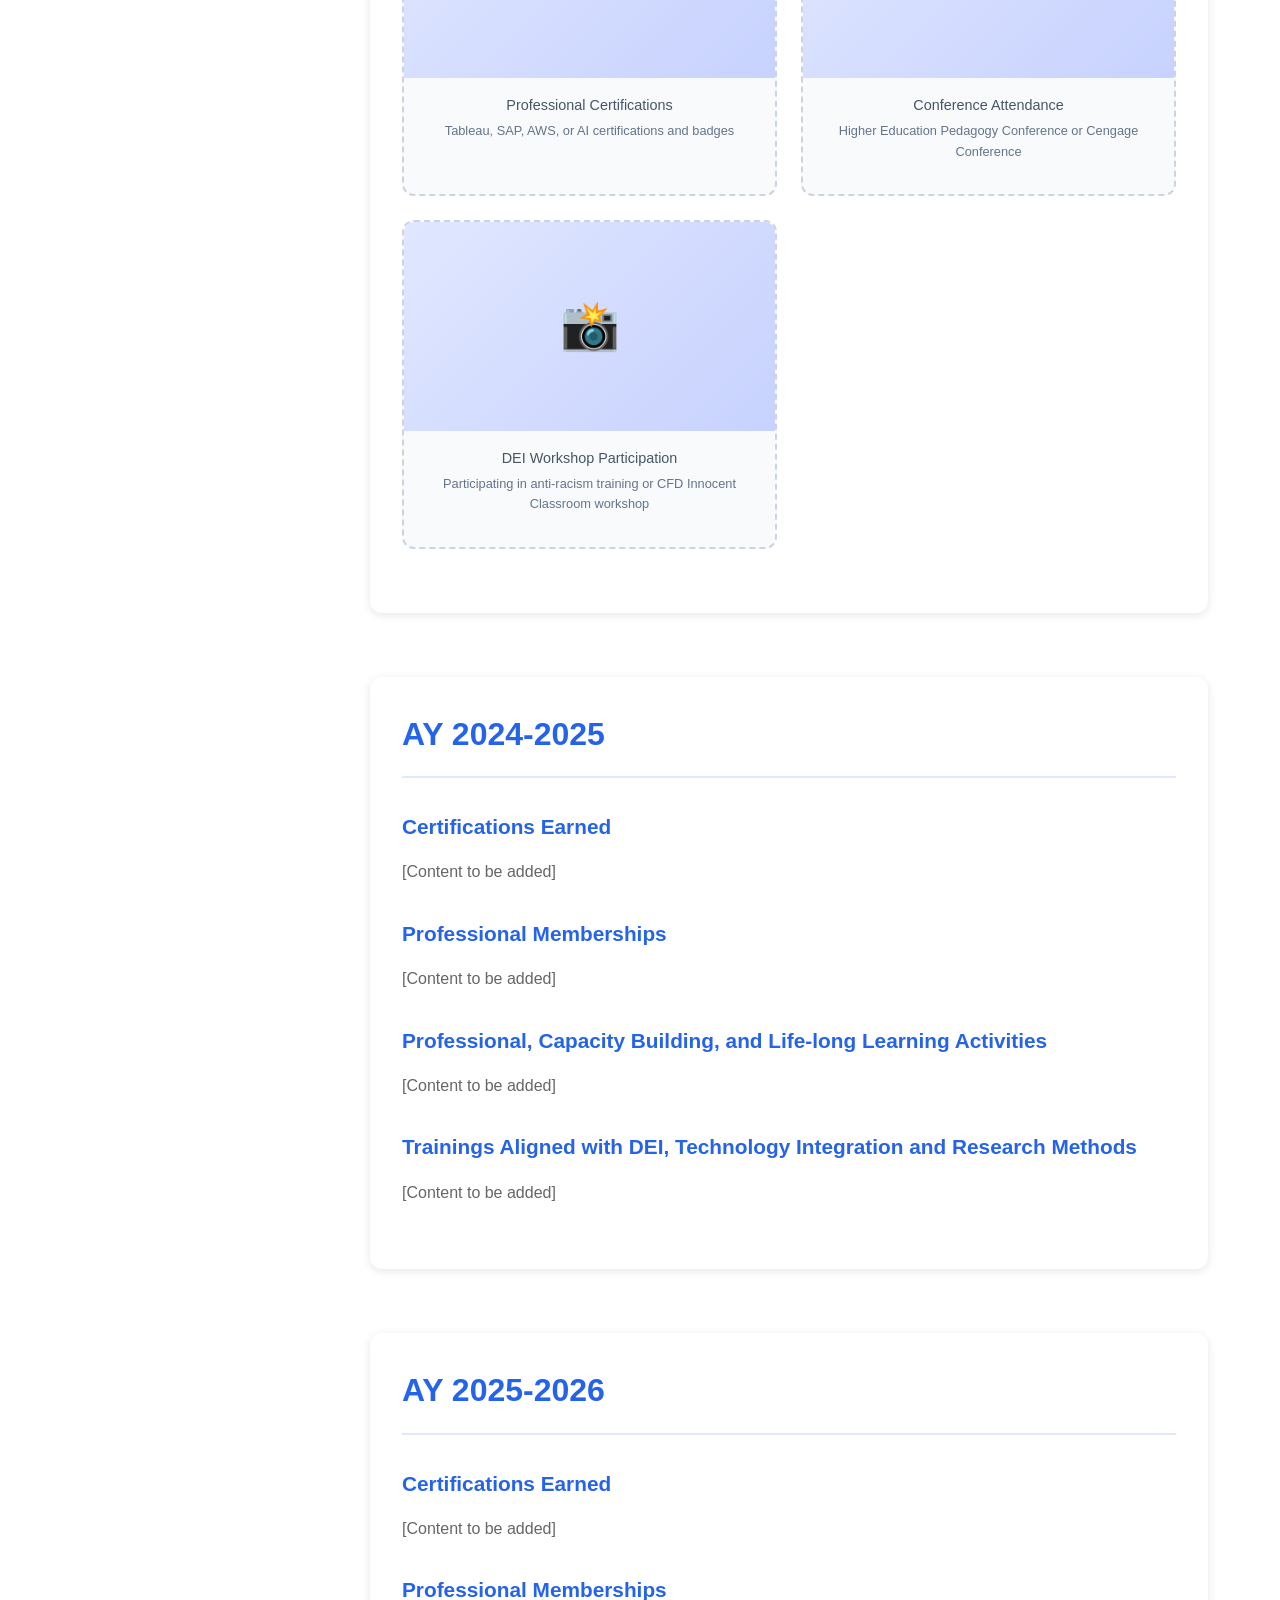
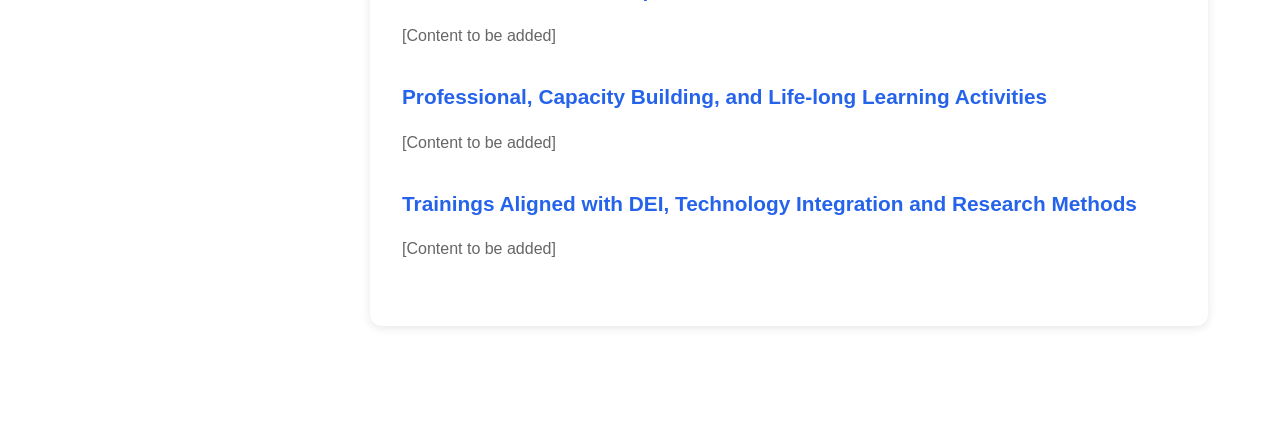
==== commit fa2ef855: "Update done" ====
--- a/continuing-preparation.html
+++ b/continuing-preparation.html
@@ -431,6 +431,33 @@
                     <div class="cert-item">
                         <strong>Office of Equity and Inclusion Activities</strong><br>
                         Supported diversity initiatives through active participation in Office of Equity and Inclusion activities, contributing to efforts to close equity gaps and promote inclusive practices.
+                    </div>
+                    
+                    <div style="margin-top: 2rem; margin-bottom: 2rem;">
+                        <h4 style="color: #475569; font-size: 1rem; margin-bottom: 1rem;">Visual Documentation</h4>
+                        <div style="display: grid; grid-template-columns: repeat(auto-fit, minmax(300px, 1fr)); gap: 1.5rem;">
+                            <div style="background: #f8fafc; border-radius: 12px; overflow: hidden; border: 2px dashed #cbd5e1;">
+                                <div style="aspect-ratio: 16/9; background: linear-gradient(135deg, #e0e7ff 0%, #c7d2fe 100%); display: flex; align-items: center; justify-content: center; color: #64748b; font-size: 3rem;">📸</div>
+                                <div style="padding: 1rem; text-align: center;">
+                                    <p style="font-size: 0.9rem; color: #475569; font-weight: 500; margin-bottom: 0.25rem;">Professional Certifications</p>
+                                    <p style="font-size: 0.8rem; color: #64748b;">Tableau, SAP, AWS, or AI certifications and badges</p>
+                                </div>
+                            </div>
+                            <div style="background: #f8fafc; border-radius: 12px; overflow: hidden; border: 2px dashed #cbd5e1;">
+                                <div style="aspect-ratio: 16/9; background: linear-gradient(135deg, #e0e7ff 0%, #c7d2fe 100%); display: flex; align-items: center; justify-content: center; color: #64748b; font-size: 3rem;">📸</div>
+                                <div style="padding: 1rem; text-align: center;">
+                                    <p style="font-size: 0.9rem; color: #475569; font-weight: 500; margin-bottom: 0.25rem;">Conference Attendance</p>
+                                    <p style="font-size: 0.8rem; color: #64748b;">Higher Education Pedagogy Conference or Cengage Conference</p>
+                                </div>
+                            </div>
+                            <div style="background: #f8fafc; border-radius: 12px; overflow: hidden; border: 2px dashed #cbd5e1;">
+                                <div style="aspect-ratio: 16/9; background: linear-gradient(135deg, #e0e7ff 0%, #c7d2fe 100%); display: flex; align-items: center; justify-content: center; color: #64748b; font-size: 3rem;">📸</div>
+                                <div style="padding: 1rem; text-align: center;">
+                                    <p style="font-size: 0.9rem; color: #475569; font-weight: 500; margin-bottom: 0.25rem;">DEI Workshop Participation</p>
+                                    <p style="font-size: 0.8rem; color: #64748b;">Participating in anti-racism training or CFD Innocent Classroom workshop</p>
+                                </div>
+                            </div>
+                        </div>
                     </div>
                 </div>
             </div>
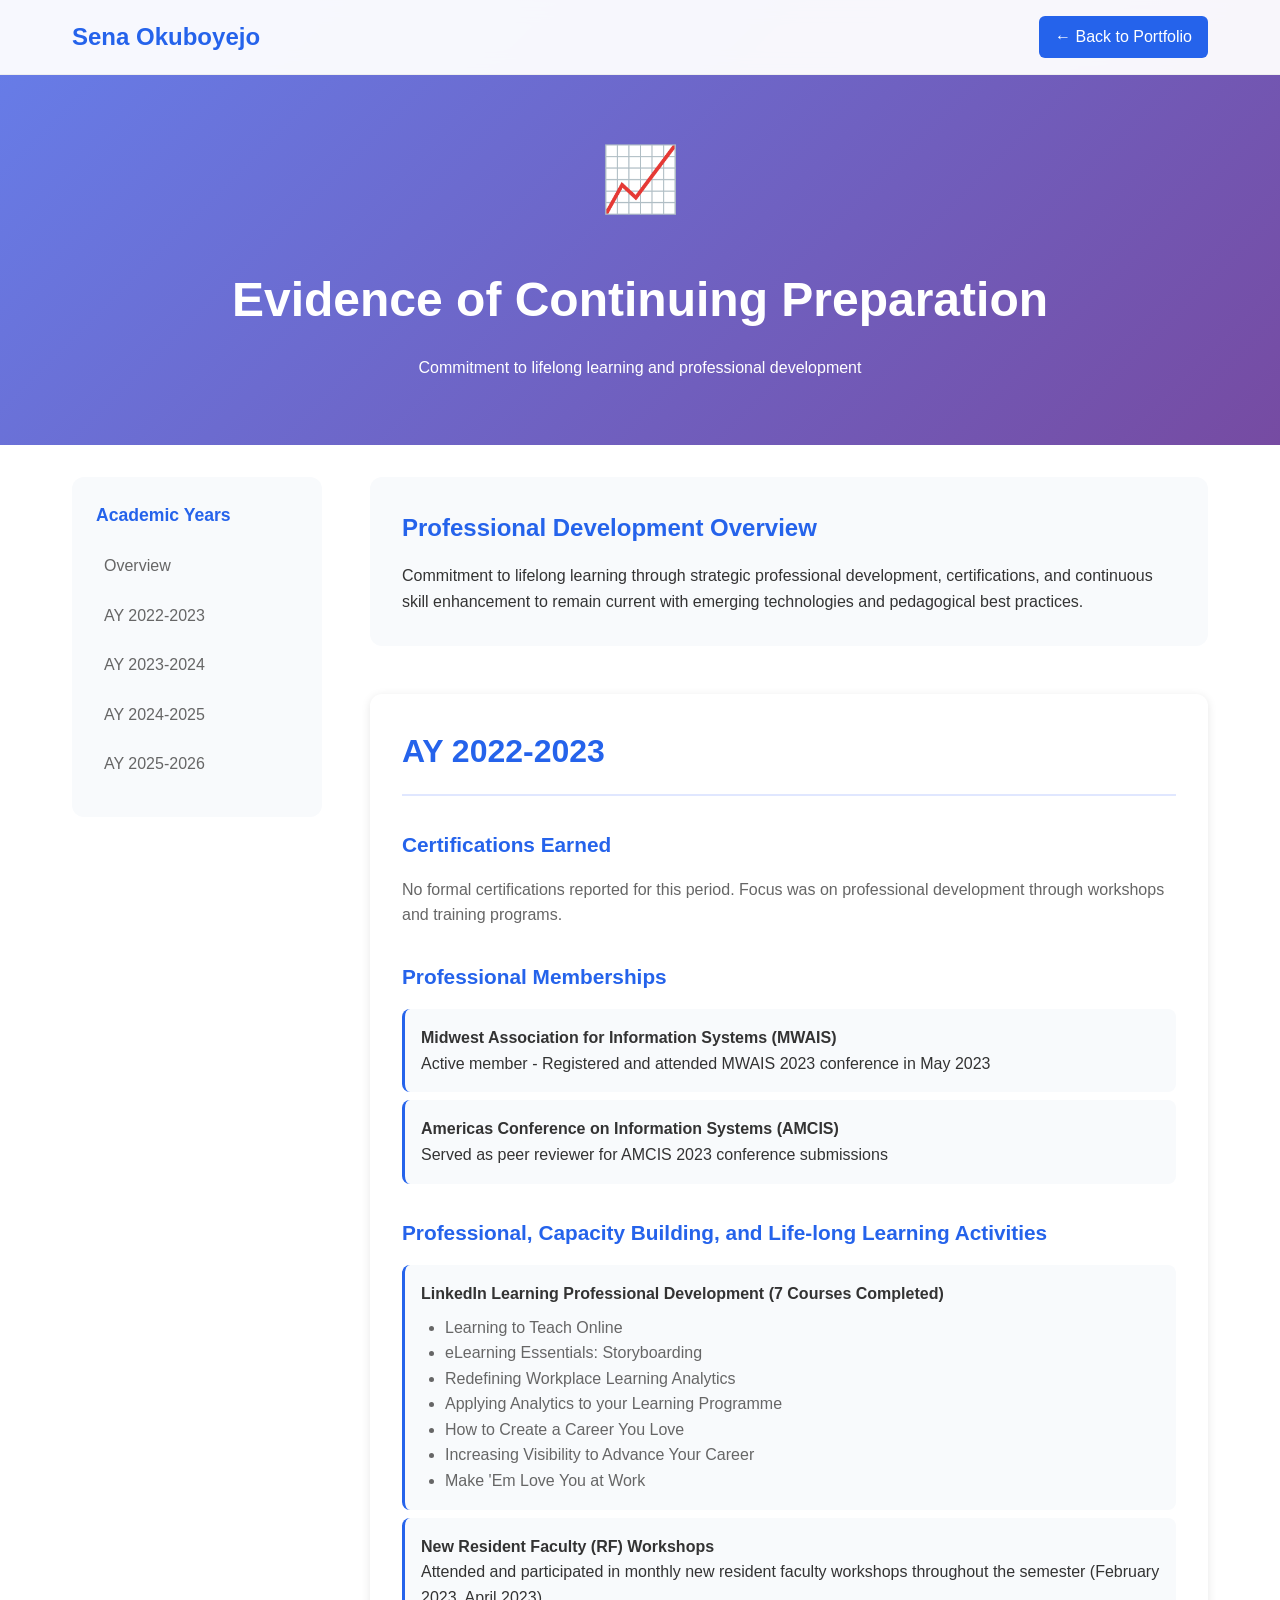
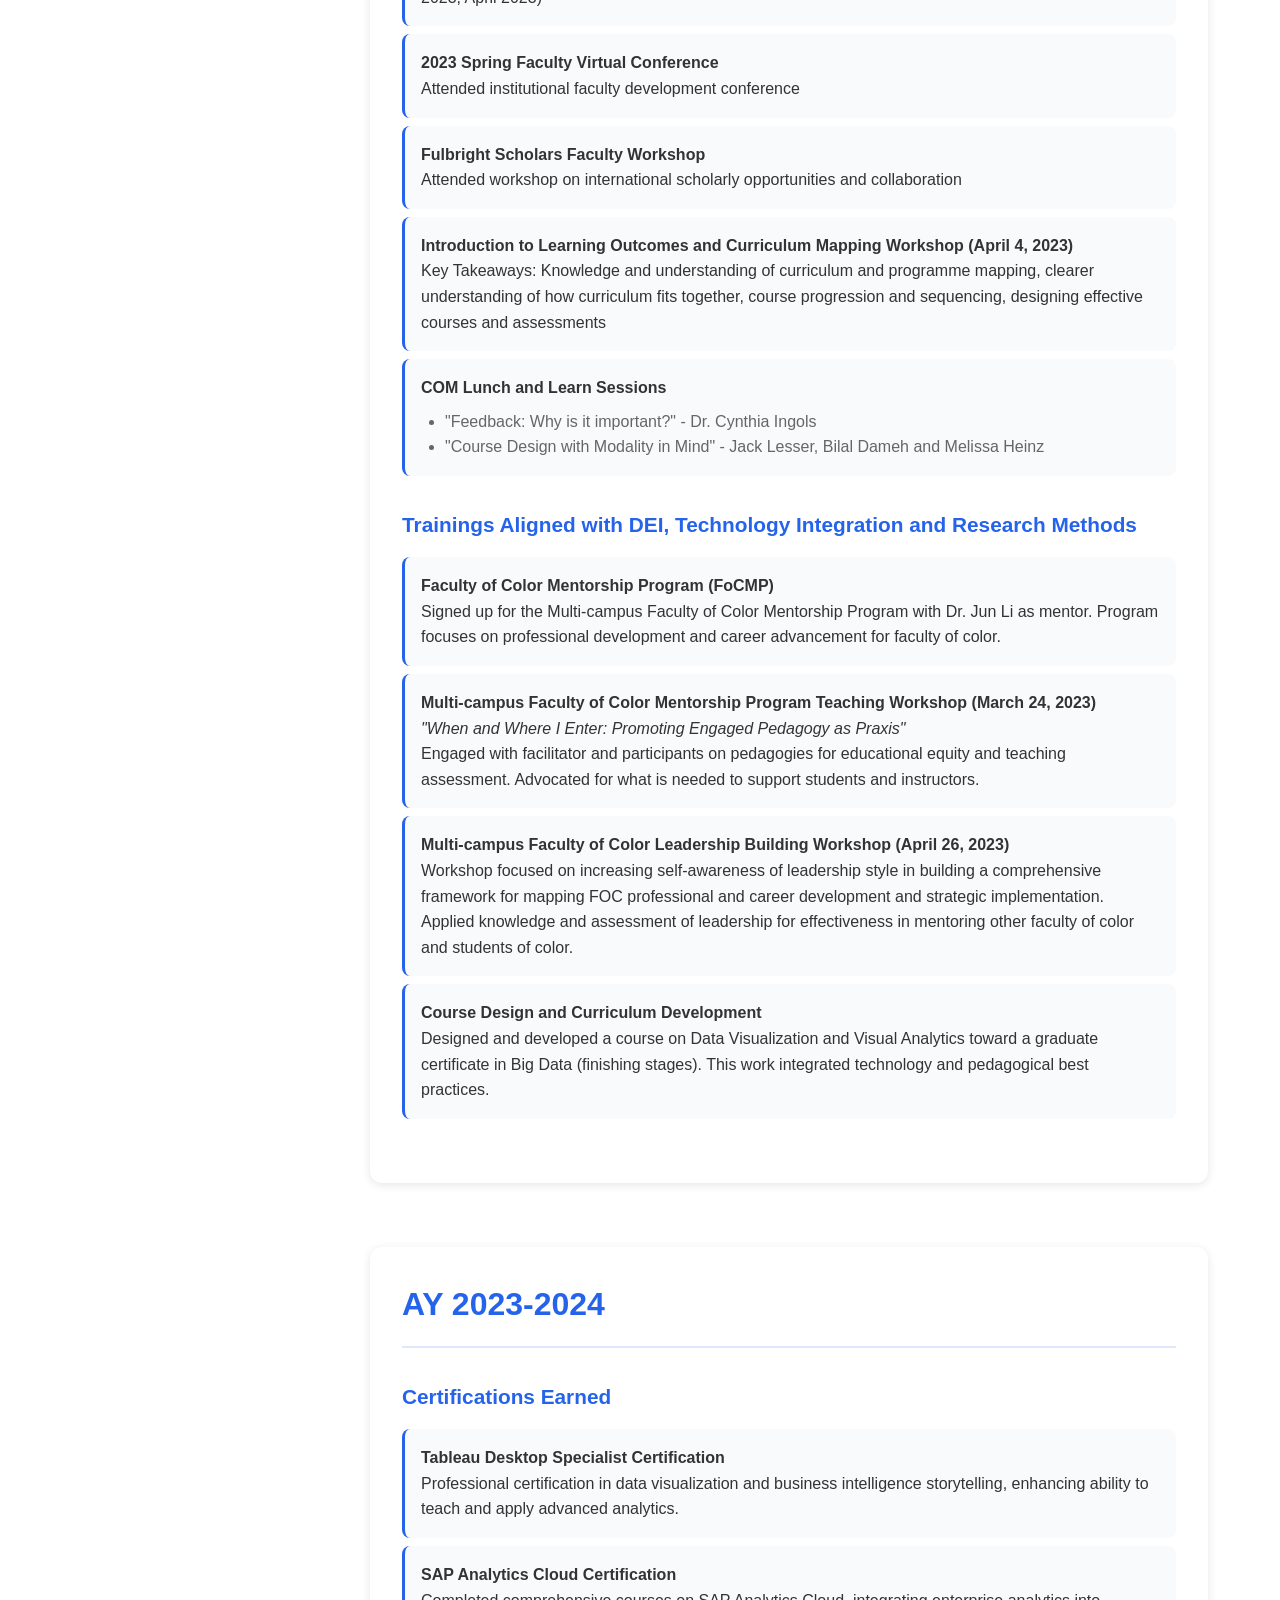
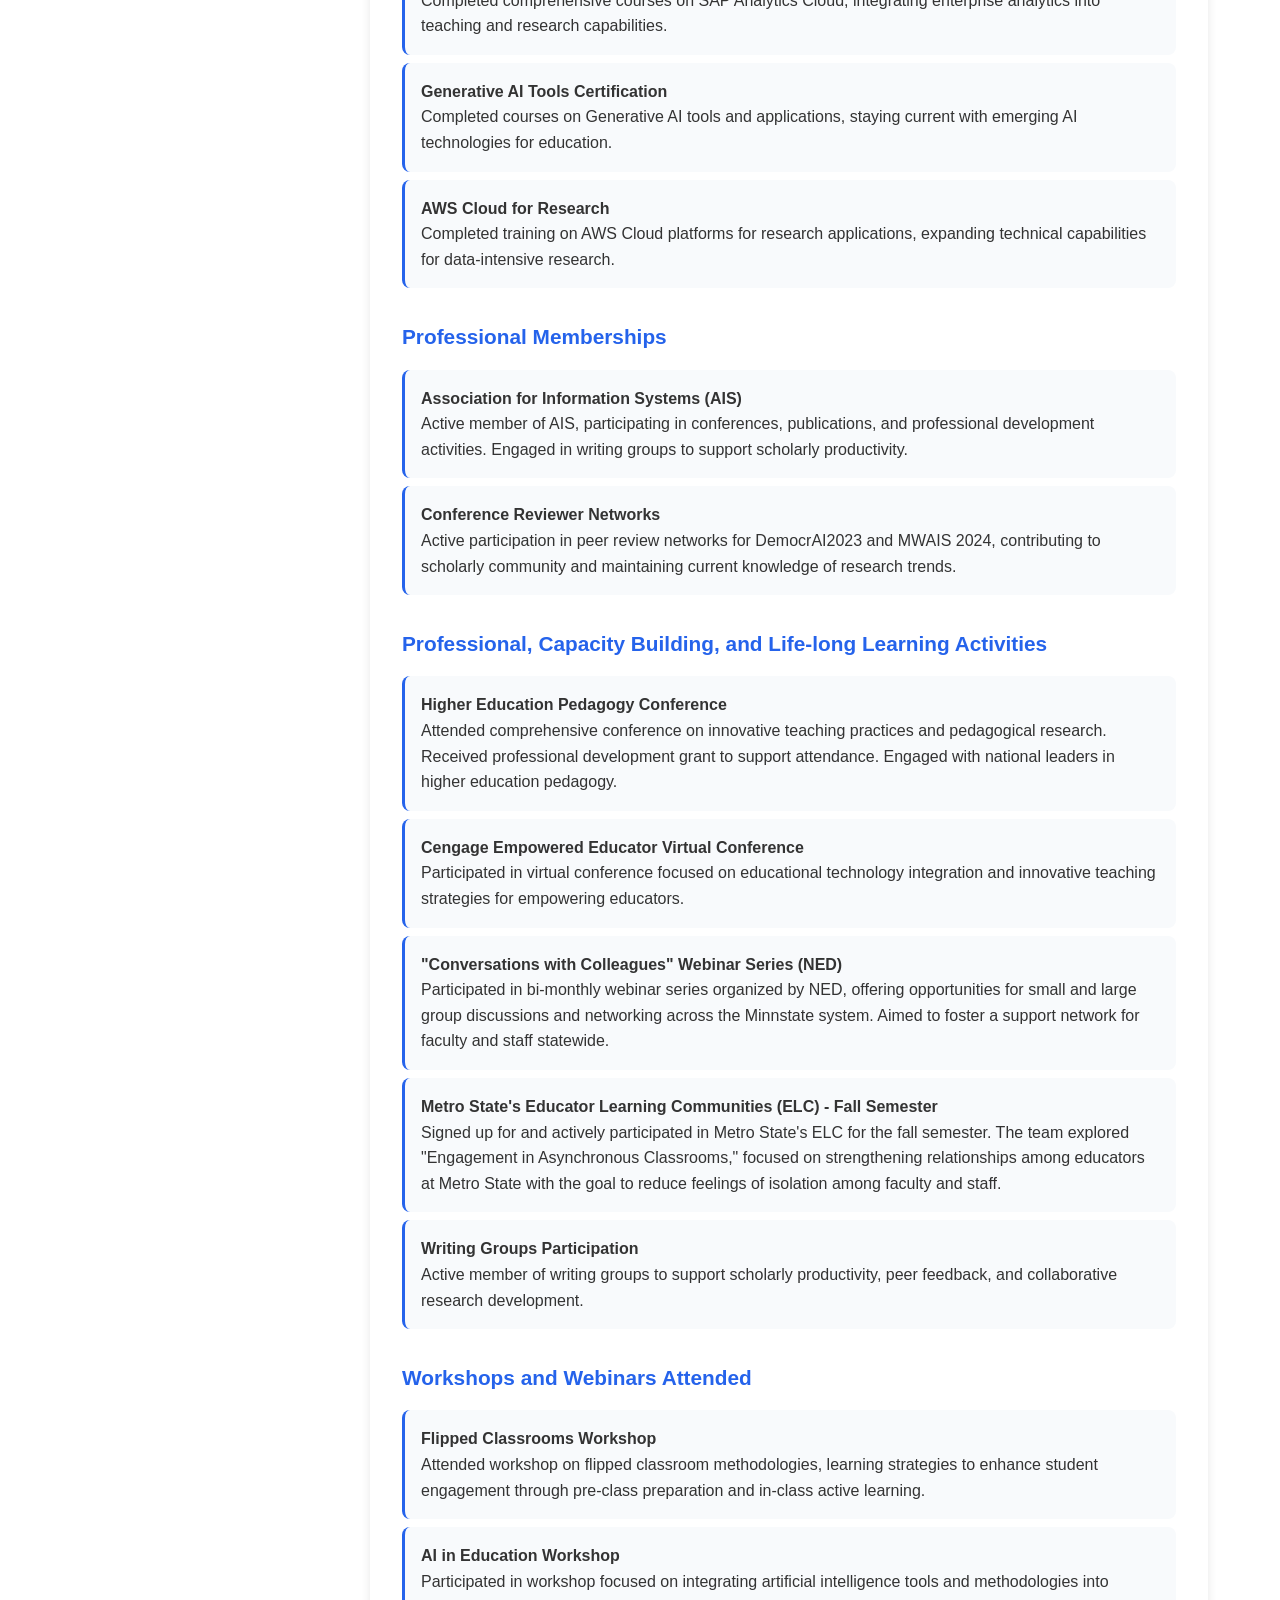
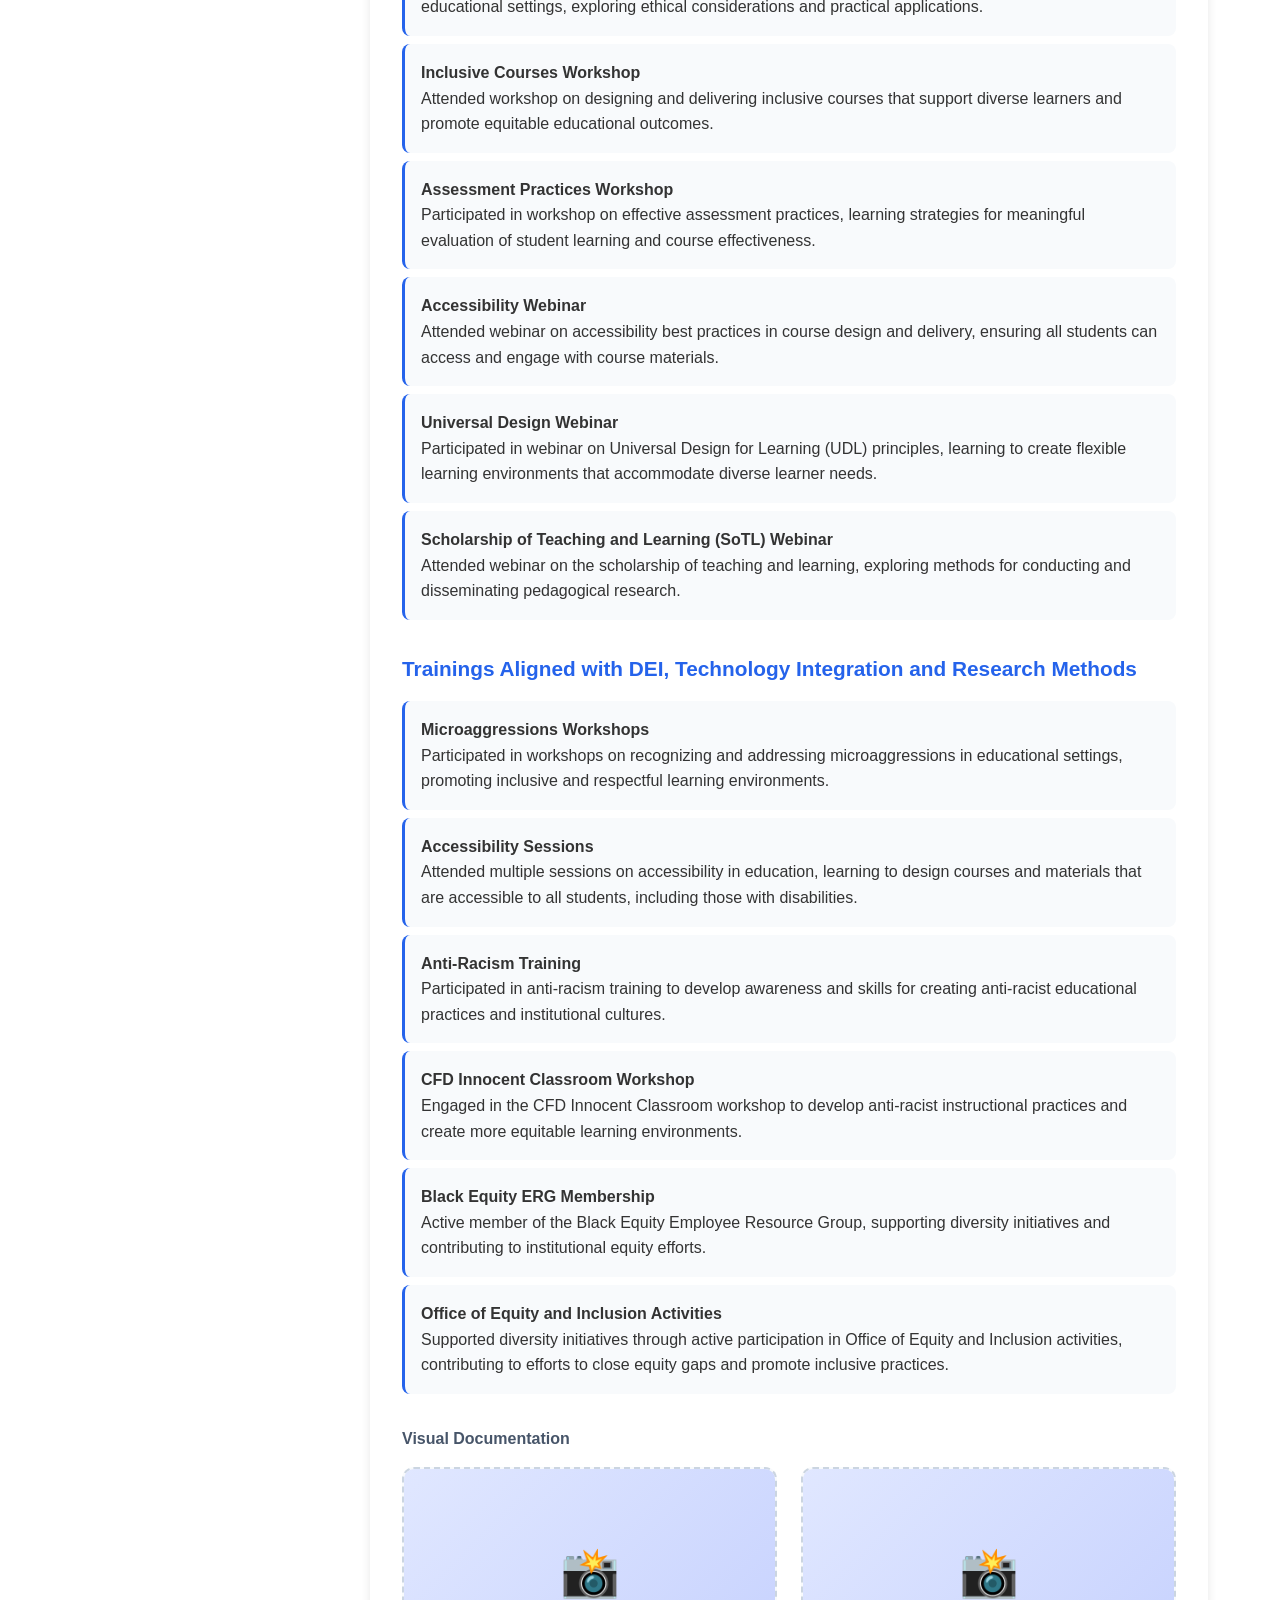
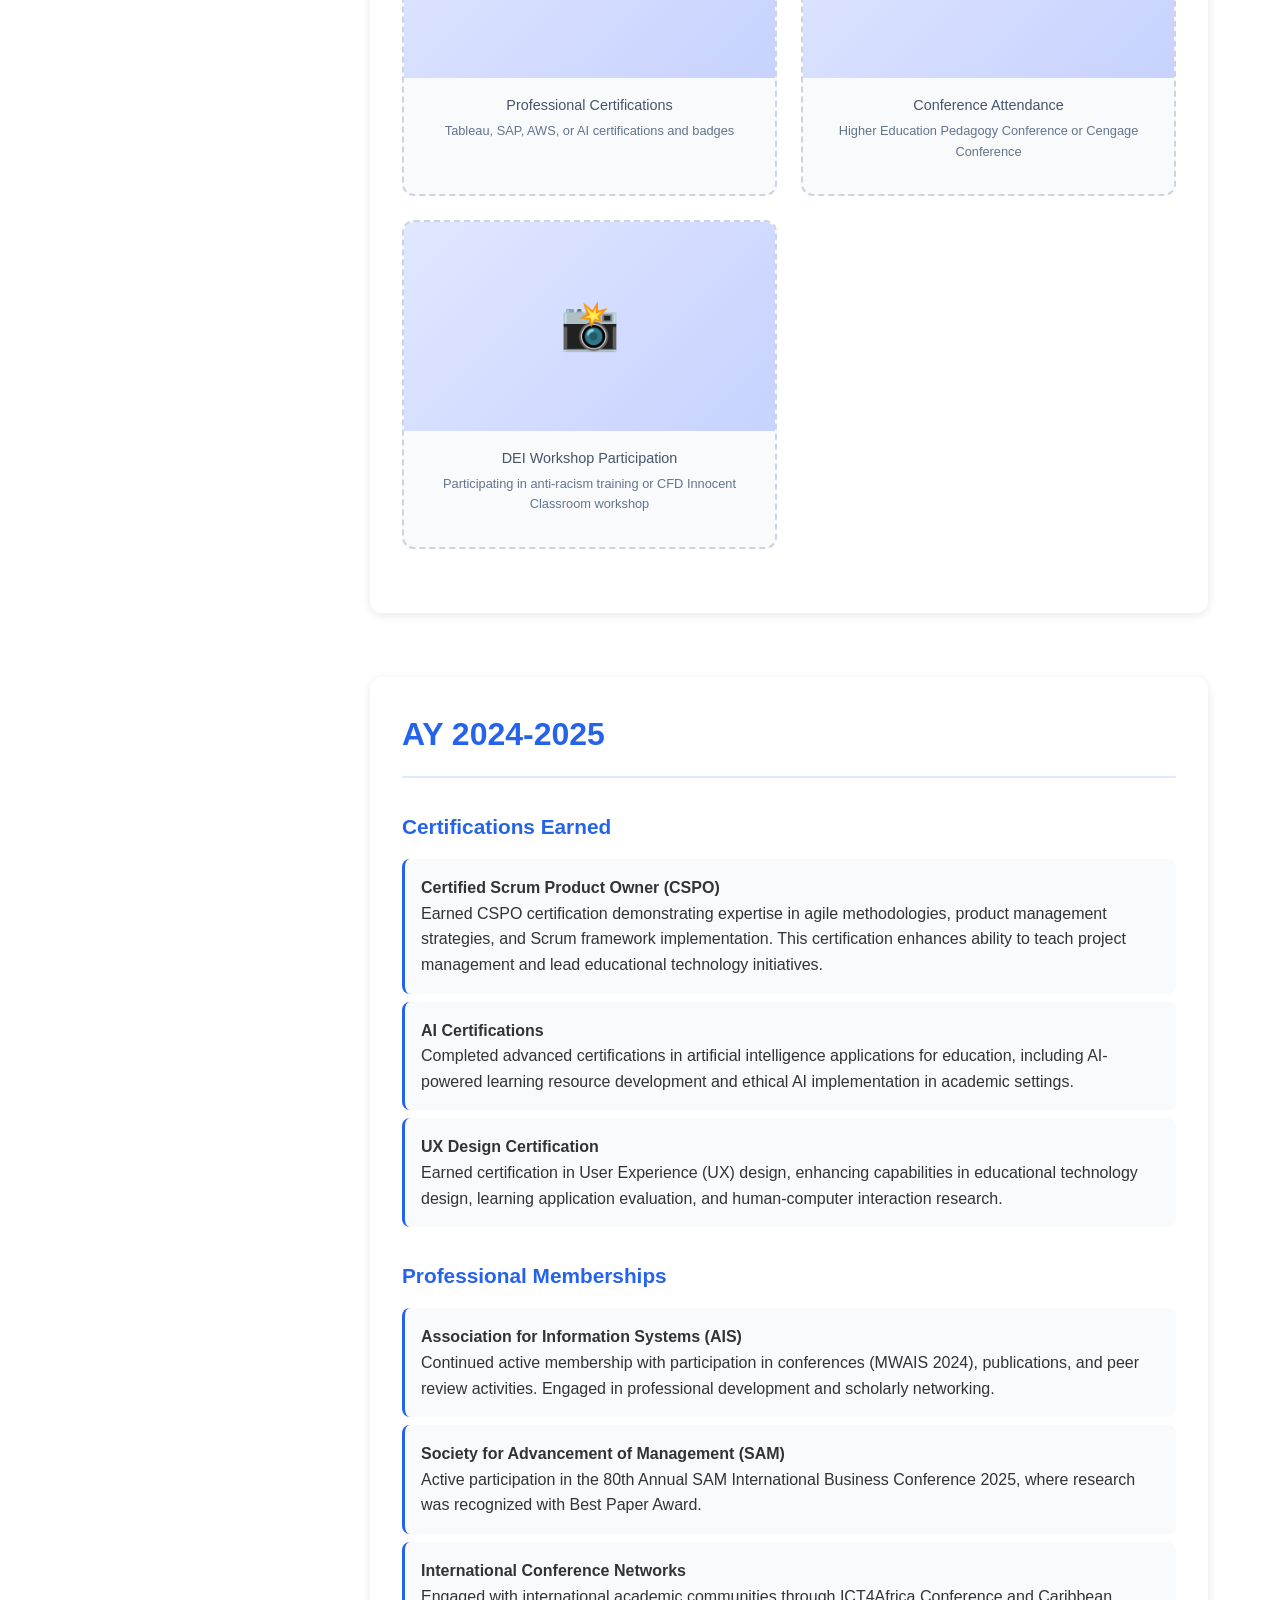
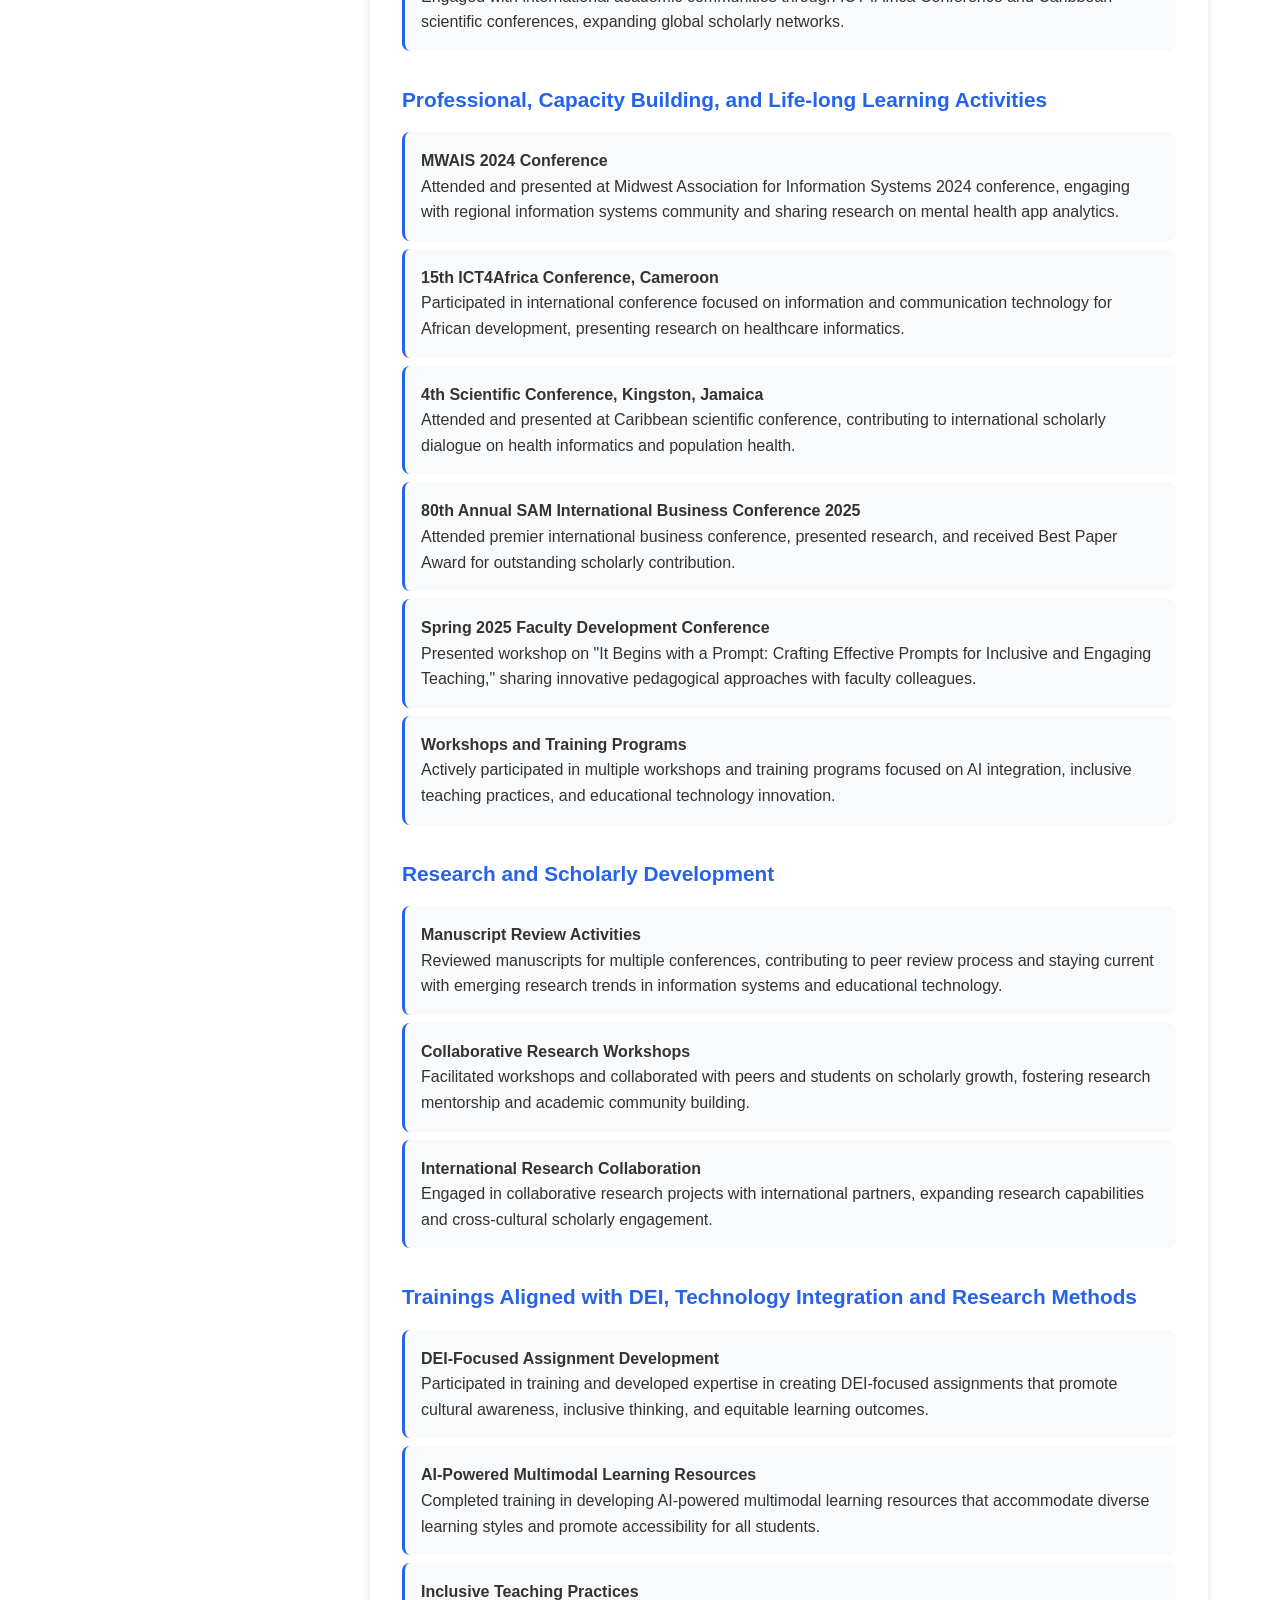
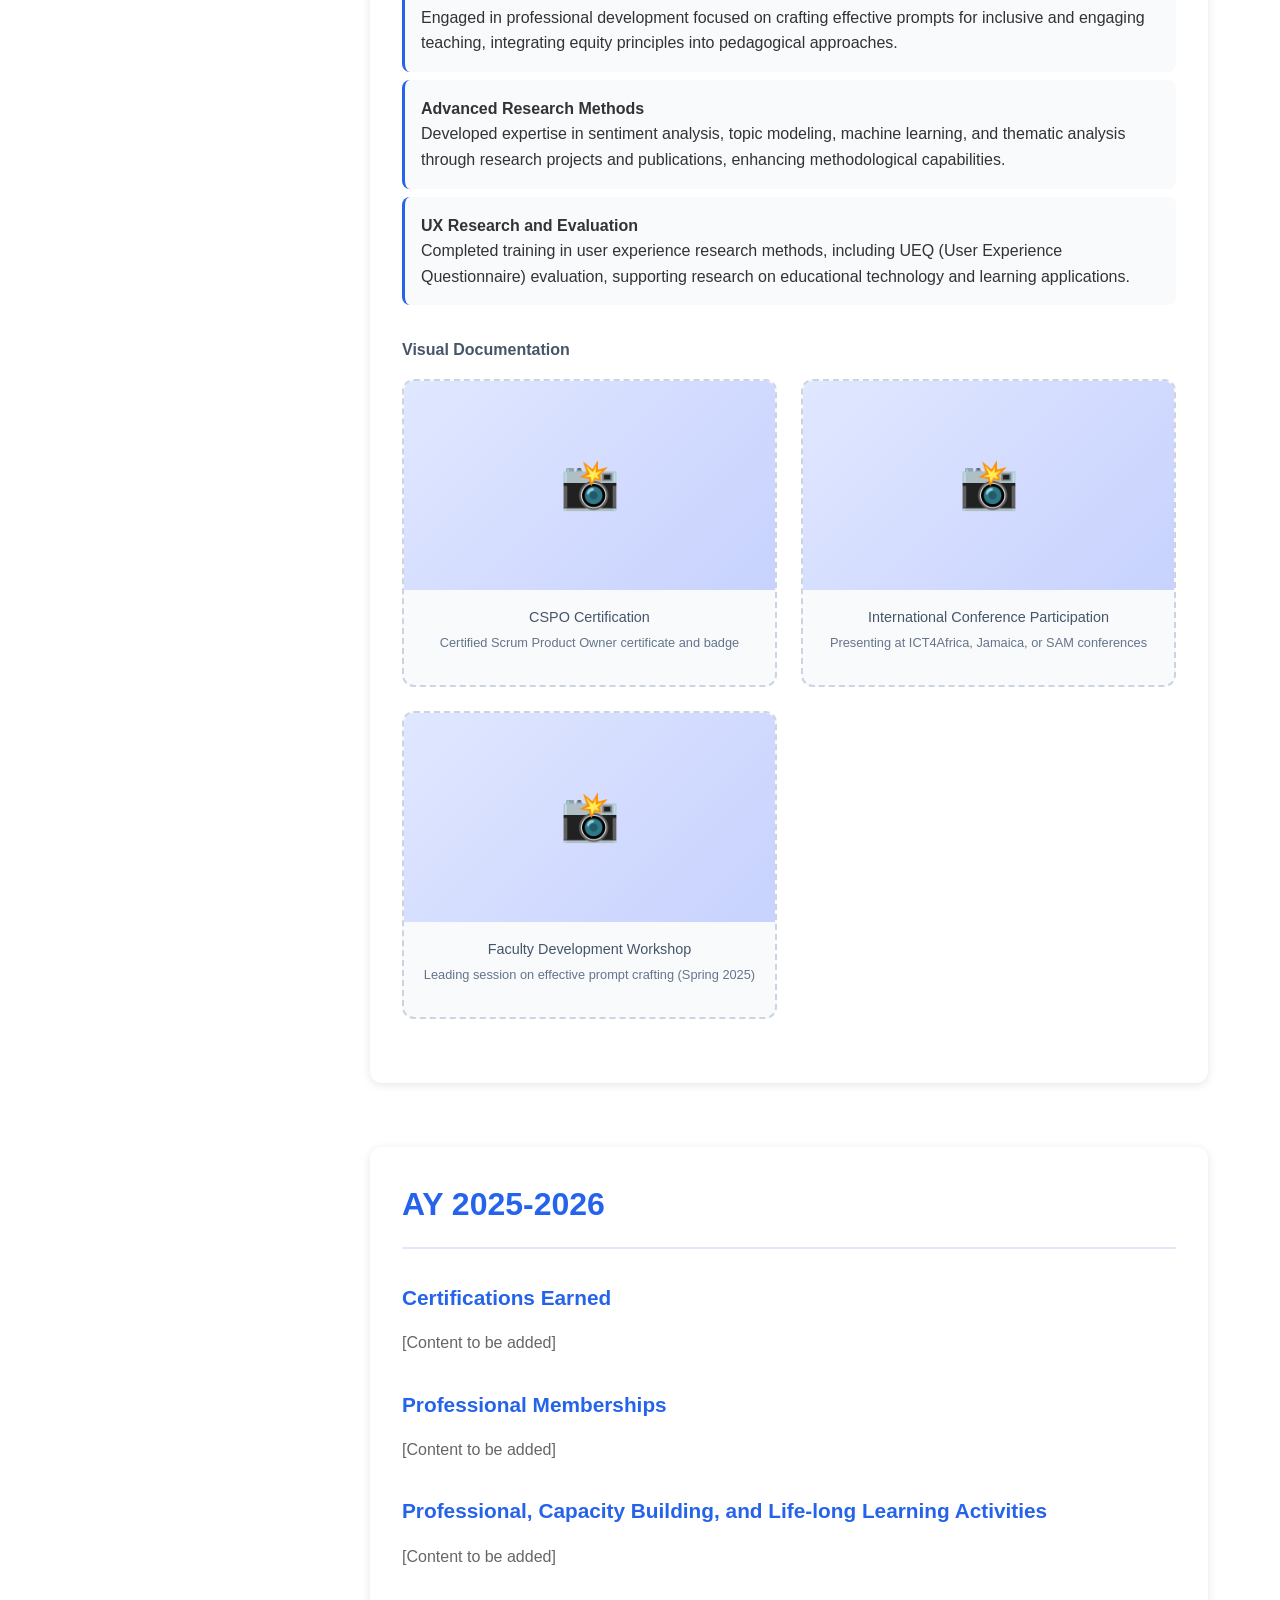
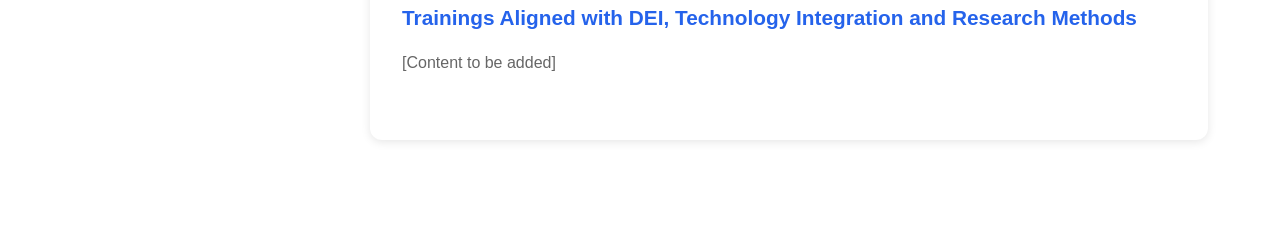
==== commit 05c649d4: "Update AY2425" ====
--- a/continuing-preparation.html
+++ b/continuing-preparation.html
@@ -467,22 +467,129 @@
                 
                 <div class="subsection">
                     <h3>Certifications Earned</h3>
-                    <p>[Content to be added]</p>
+                    <div class="cert-item">
+                        <strong>Certified Scrum Product Owner (CSPO)</strong><br>
+                        Earned CSPO certification demonstrating expertise in agile methodologies, product management strategies, and Scrum framework implementation. This certification enhances ability to teach project management and lead educational technology initiatives.
+                    </div>
+                    <div class="cert-item">
+                        <strong>AI Certifications</strong><br>
+                        Completed advanced certifications in artificial intelligence applications for education, including AI-powered learning resource development and ethical AI implementation in academic settings.
+                    </div>
+                    <div class="cert-item">
+                        <strong>UX Design Certification</strong><br>
+                        Earned certification in User Experience (UX) design, enhancing capabilities in educational technology design, learning application evaluation, and human-computer interaction research.
+                    </div>
                 </div>
 
                 <div class="subsection">
                     <h3>Professional Memberships</h3>
-                    <p>[Content to be added]</p>
+                    <div class="cert-item">
+                        <strong>Association for Information Systems (AIS)</strong><br>
+                        Continued active membership with participation in conferences (MWAIS 2024), publications, and peer review activities. Engaged in professional development and scholarly networking.
+                    </div>
+                    <div class="cert-item">
+                        <strong>Society for Advancement of Management (SAM)</strong><br>
+                        Active participation in the 80th Annual SAM International Business Conference 2025, where research was recognized with Best Paper Award.
+                    </div>
+                    <div class="cert-item">
+                        <strong>International Conference Networks</strong><br>
+                        Engaged with international academic communities through ICT4Africa Conference and Caribbean scientific conferences, expanding global scholarly networks.
+                    </div>
                 </div>
 
                 <div class="subsection">
                     <h3>Professional, Capacity Building, and Life-long Learning Activities</h3>
-                    <p>[Content to be added]</p>
+                    <div class="cert-item">
+                        <strong>MWAIS 2024 Conference</strong><br>
+                        Attended and presented at Midwest Association for Information Systems 2024 conference, engaging with regional information systems community and sharing research on mental health app analytics.
+                    </div>
+                    <div class="cert-item">
+                        <strong>15th ICT4Africa Conference, Cameroon</strong><br>
+                        Participated in international conference focused on information and communication technology for African development, presenting research on healthcare informatics.
+                    </div>
+                    <div class="cert-item">
+                        <strong>4th Scientific Conference, Kingston, Jamaica</strong><br>
+                        Attended and presented at Caribbean scientific conference, contributing to international scholarly dialogue on health informatics and population health.
+                    </div>
+                    <div class="cert-item">
+                        <strong>80th Annual SAM International Business Conference 2025</strong><br>
+                        Attended premier international business conference, presented research, and received Best Paper Award for outstanding scholarly contribution.
+                    </div>
+                    <div class="cert-item">
+                        <strong>Spring 2025 Faculty Development Conference</strong><br>
+                        Presented workshop on "It Begins with a Prompt: Crafting Effective Prompts for Inclusive and Engaging Teaching," sharing innovative pedagogical approaches with faculty colleagues.
+                    </div>
+                    <div class="cert-item">
+                        <strong>Workshops and Training Programs</strong><br>
+                        Actively participated in multiple workshops and training programs focused on AI integration, inclusive teaching practices, and educational technology innovation.
+                    </div>
+                </div>
+
+                <div class="subsection">
+                    <h3>Research and Scholarly Development</h3>
+                    <div class="cert-item">
+                        <strong>Manuscript Review Activities</strong><br>
+                        Reviewed manuscripts for multiple conferences, contributing to peer review process and staying current with emerging research trends in information systems and educational technology.
+                    </div>
+                    <div class="cert-item">
+                        <strong>Collaborative Research Workshops</strong><br>
+                        Facilitated workshops and collaborated with peers and students on scholarly growth, fostering research mentorship and academic community building.
+                    </div>
+                    <div class="cert-item">
+                        <strong>International Research Collaboration</strong><br>
+                        Engaged in collaborative research projects with international partners, expanding research capabilities and cross-cultural scholarly engagement.
+                    </div>
                 </div>
 
                 <div class="subsection">
                     <h3>Trainings Aligned with DEI, Technology Integration and Research Methods</h3>
-                    <p>[Content to be added]</p>
+                    <div class="cert-item">
+                        <strong>DEI-Focused Assignment Development</strong><br>
+                        Participated in training and developed expertise in creating DEI-focused assignments that promote cultural awareness, inclusive thinking, and equitable learning outcomes.
+                    </div>
+                    <div class="cert-item">
+                        <strong>AI-Powered Multimodal Learning Resources</strong><br>
+                        Completed training in developing AI-powered multimodal learning resources that accommodate diverse learning styles and promote accessibility for all students.
+                    </div>
+                    <div class="cert-item">
+                        <strong>Inclusive Teaching Practices</strong><br>
+                        Engaged in professional development focused on crafting effective prompts for inclusive and engaging teaching, integrating equity principles into pedagogical approaches.
+                    </div>
+                    <div class="cert-item">
+                        <strong>Advanced Research Methods</strong><br>
+                        Developed expertise in sentiment analysis, topic modeling, machine learning, and thematic analysis through research projects and publications, enhancing methodological capabilities.
+                    </div>
+                    <div class="cert-item">
+                        <strong>UX Research and Evaluation</strong><br>
+                        Completed training in user experience research methods, including UEQ (User Experience Questionnaire) evaluation, supporting research on educational technology and learning applications.
+                    </div>
+                    
+                    <div style="margin-top: 2rem; margin-bottom: 2rem;">
+                        <h4 style="color: #475569; font-size: 1rem; margin-bottom: 1rem;">Visual Documentation</h4>
+                        <div style="display: grid; grid-template-columns: repeat(auto-fit, minmax(300px, 1fr)); gap: 1.5rem;">
+                            <div style="background: #f8fafc; border-radius: 12px; overflow: hidden; border: 2px dashed #cbd5e1;">
+                                <div style="aspect-ratio: 16/9; background: linear-gradient(135deg, #e0e7ff 0%, #c7d2fe 100%); display: flex; align-items: center; justify-content: center; color: #64748b; font-size: 3rem;">📸</div>
+                                <div style="padding: 1rem; text-align: center;">
+                                    <p style="font-size: 0.9rem; color: #475569; font-weight: 500; margin-bottom: 0.25rem;">CSPO Certification</p>
+                                    <p style="font-size: 0.8rem; color: #64748b;">Certified Scrum Product Owner certificate and badge</p>
+                                </div>
+                            </div>
+                            <div style="background: #f8fafc; border-radius: 12px; overflow: hidden; border: 2px dashed #cbd5e1;">
+                                <div style="aspect-ratio: 16/9; background: linear-gradient(135deg, #e0e7ff 0%, #c7d2fe 100%); display: flex; align-items: center; justify-content: center; color: #64748b; font-size: 3rem;">📸</div>
+                                <div style="padding: 1rem; text-align: center;">
+                                    <p style="font-size: 0.9rem; color: #475569; font-weight: 500; margin-bottom: 0.25rem;">International Conference Participation</p>
+                                    <p style="font-size: 0.8rem; color: #64748b;">Presenting at ICT4Africa, Jamaica, or SAM conferences</p>
+                                </div>
+                            </div>
+                            <div style="background: #f8fafc; border-radius: 12px; overflow: hidden; border: 2px dashed #cbd5e1;">
+                                <div style="aspect-ratio: 16/9; background: linear-gradient(135deg, #e0e7ff 0%, #c7d2fe 100%); display: flex; align-items: center; justify-content: center; color: #64748b; font-size: 3rem;">📸</div>
+                                <div style="padding: 1rem; text-align: center;">
+                                    <p style="font-size: 0.9rem; color: #475569; font-weight: 500; margin-bottom: 0.25rem;">Faculty Development Workshop</p>
+                                    <p style="font-size: 0.8rem; color: #64748b;">Leading session on effective prompt crafting (Spring 2025)</p>
+                                </div>
+                            </div>
+                        </div>
+                    </div>
                 </div>
             </div>
 
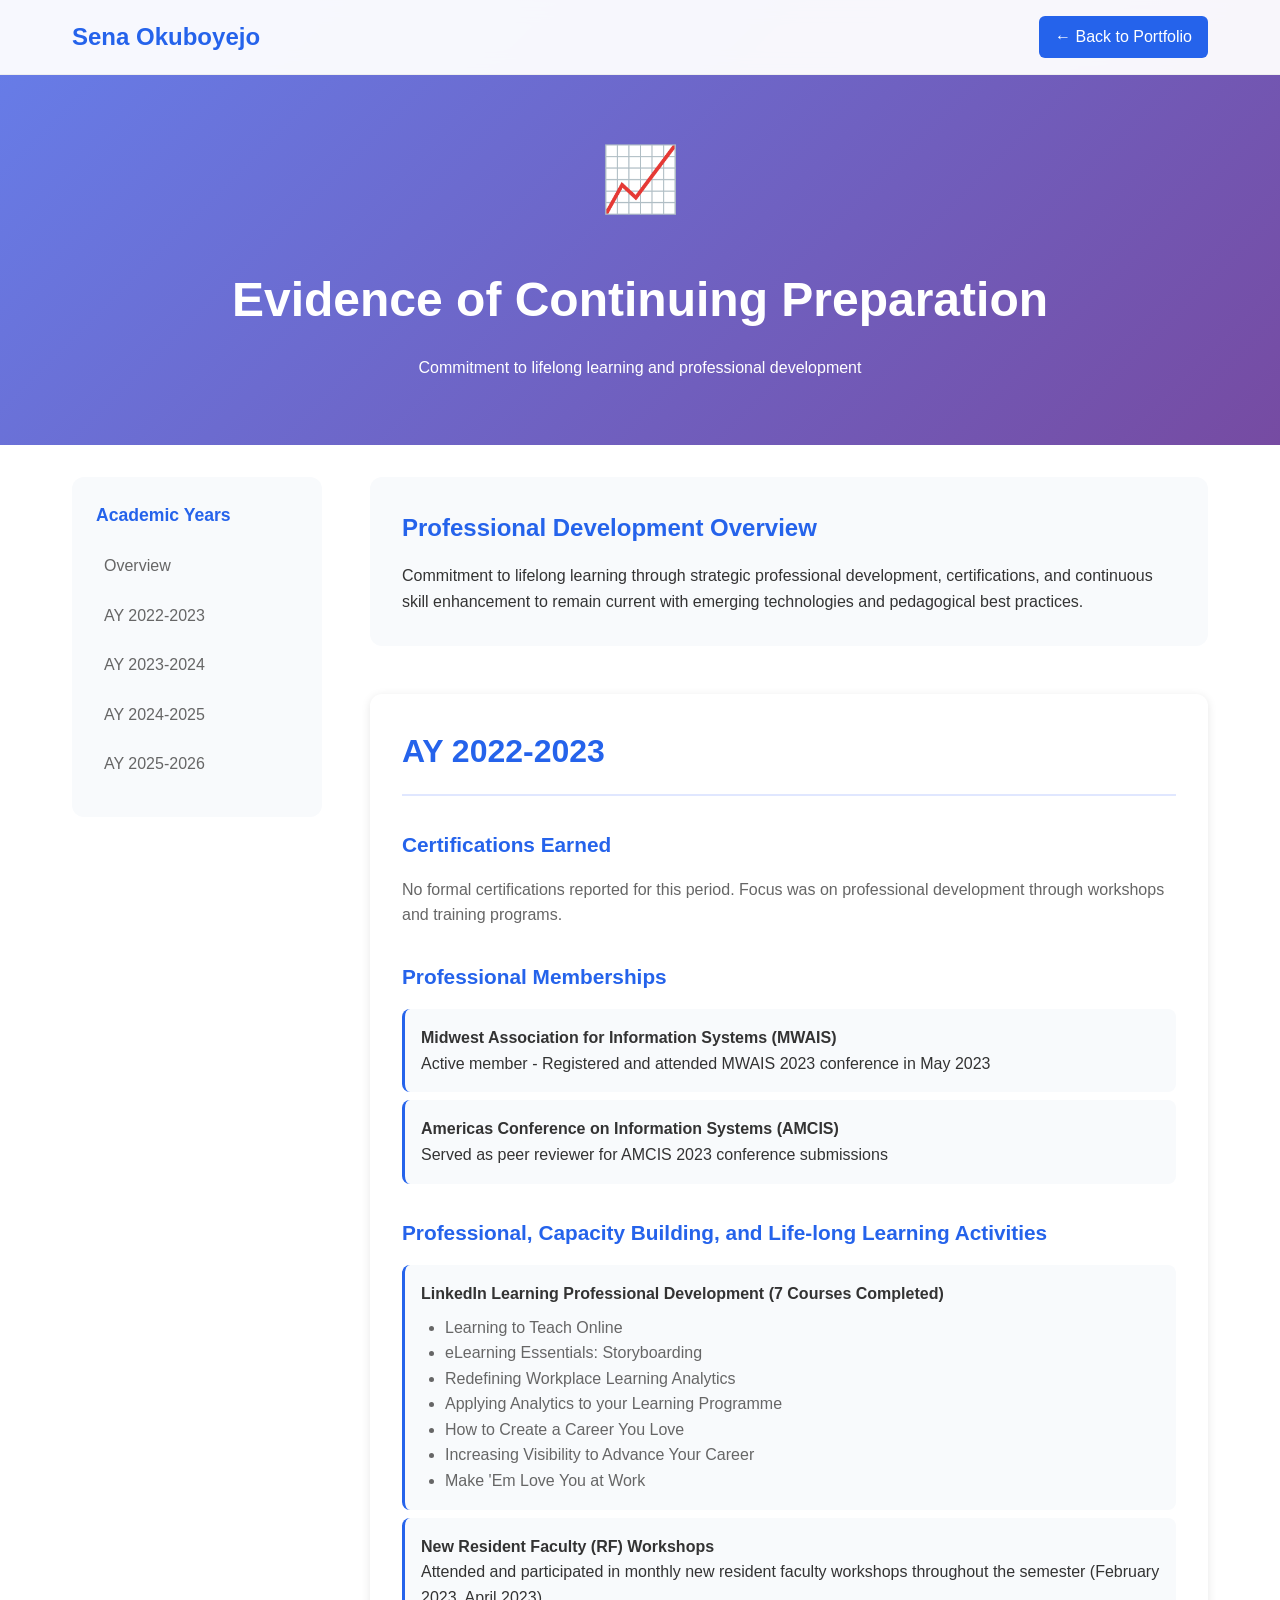
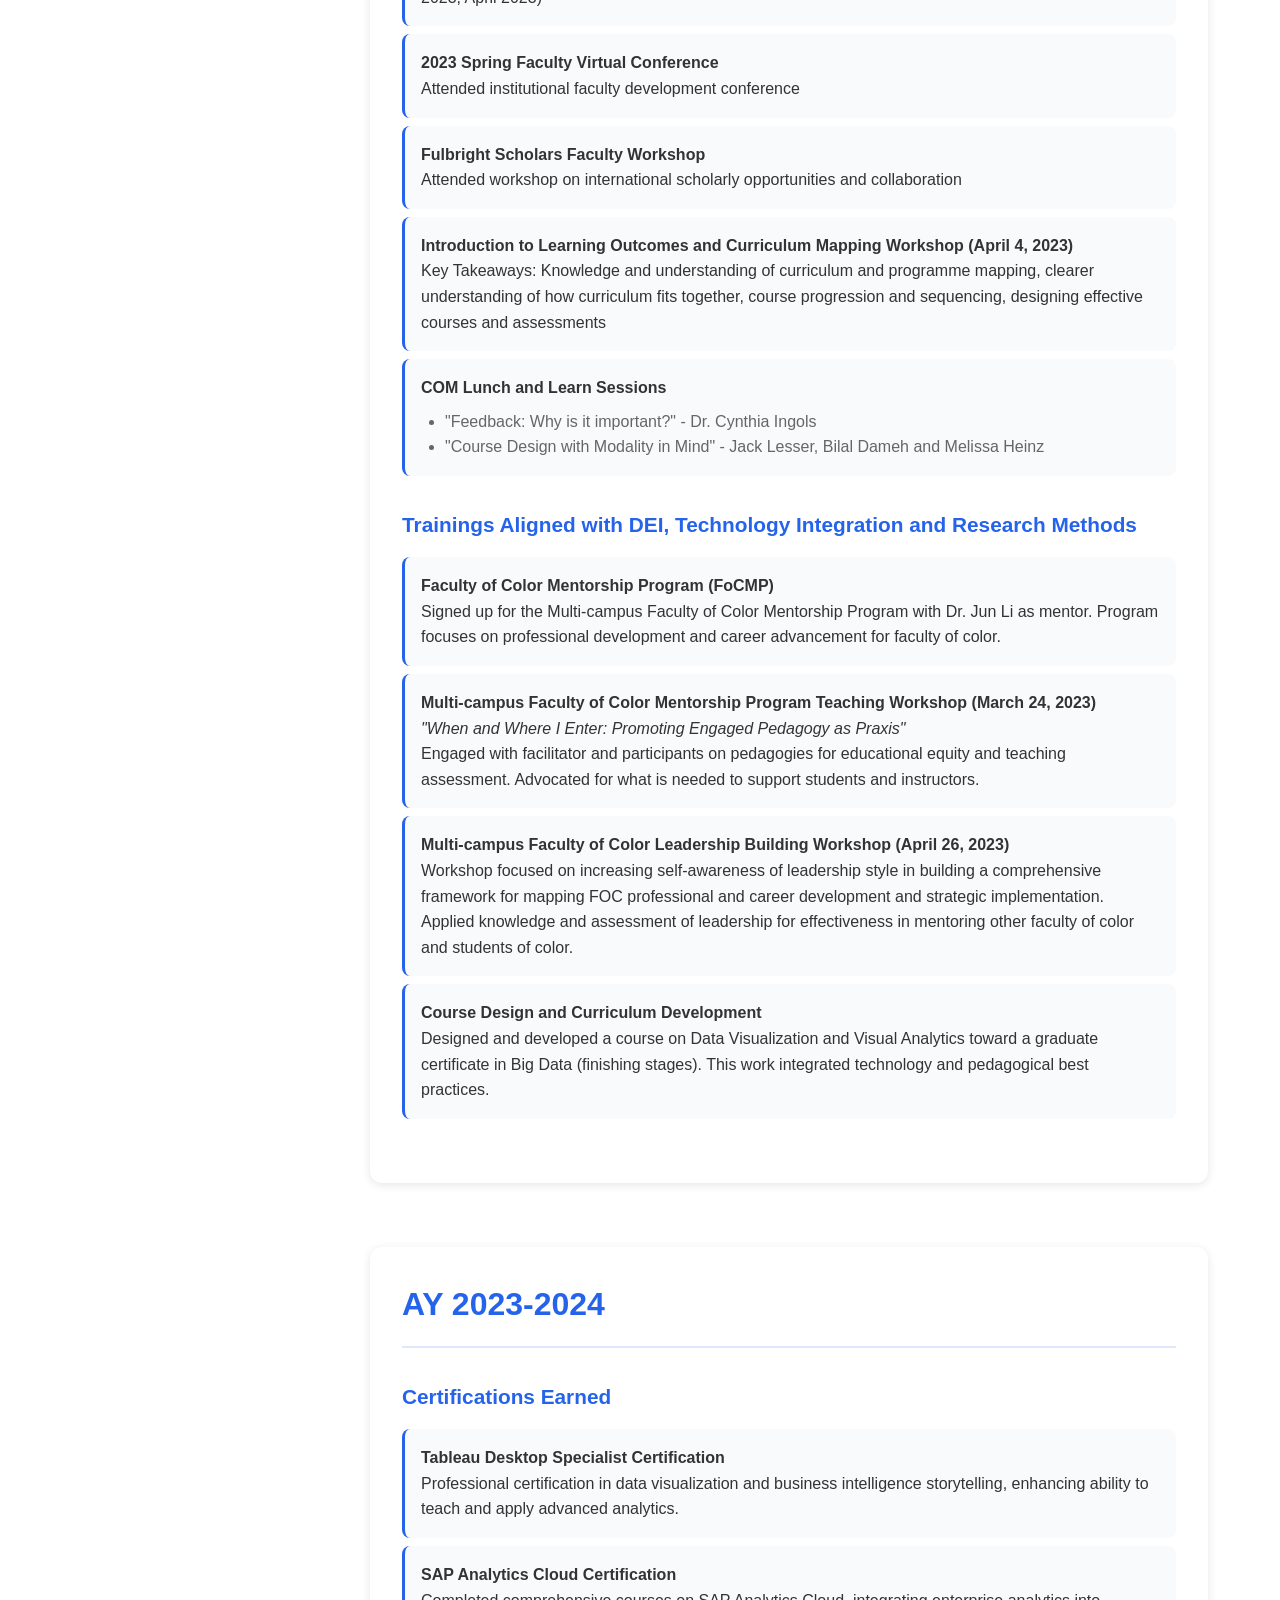
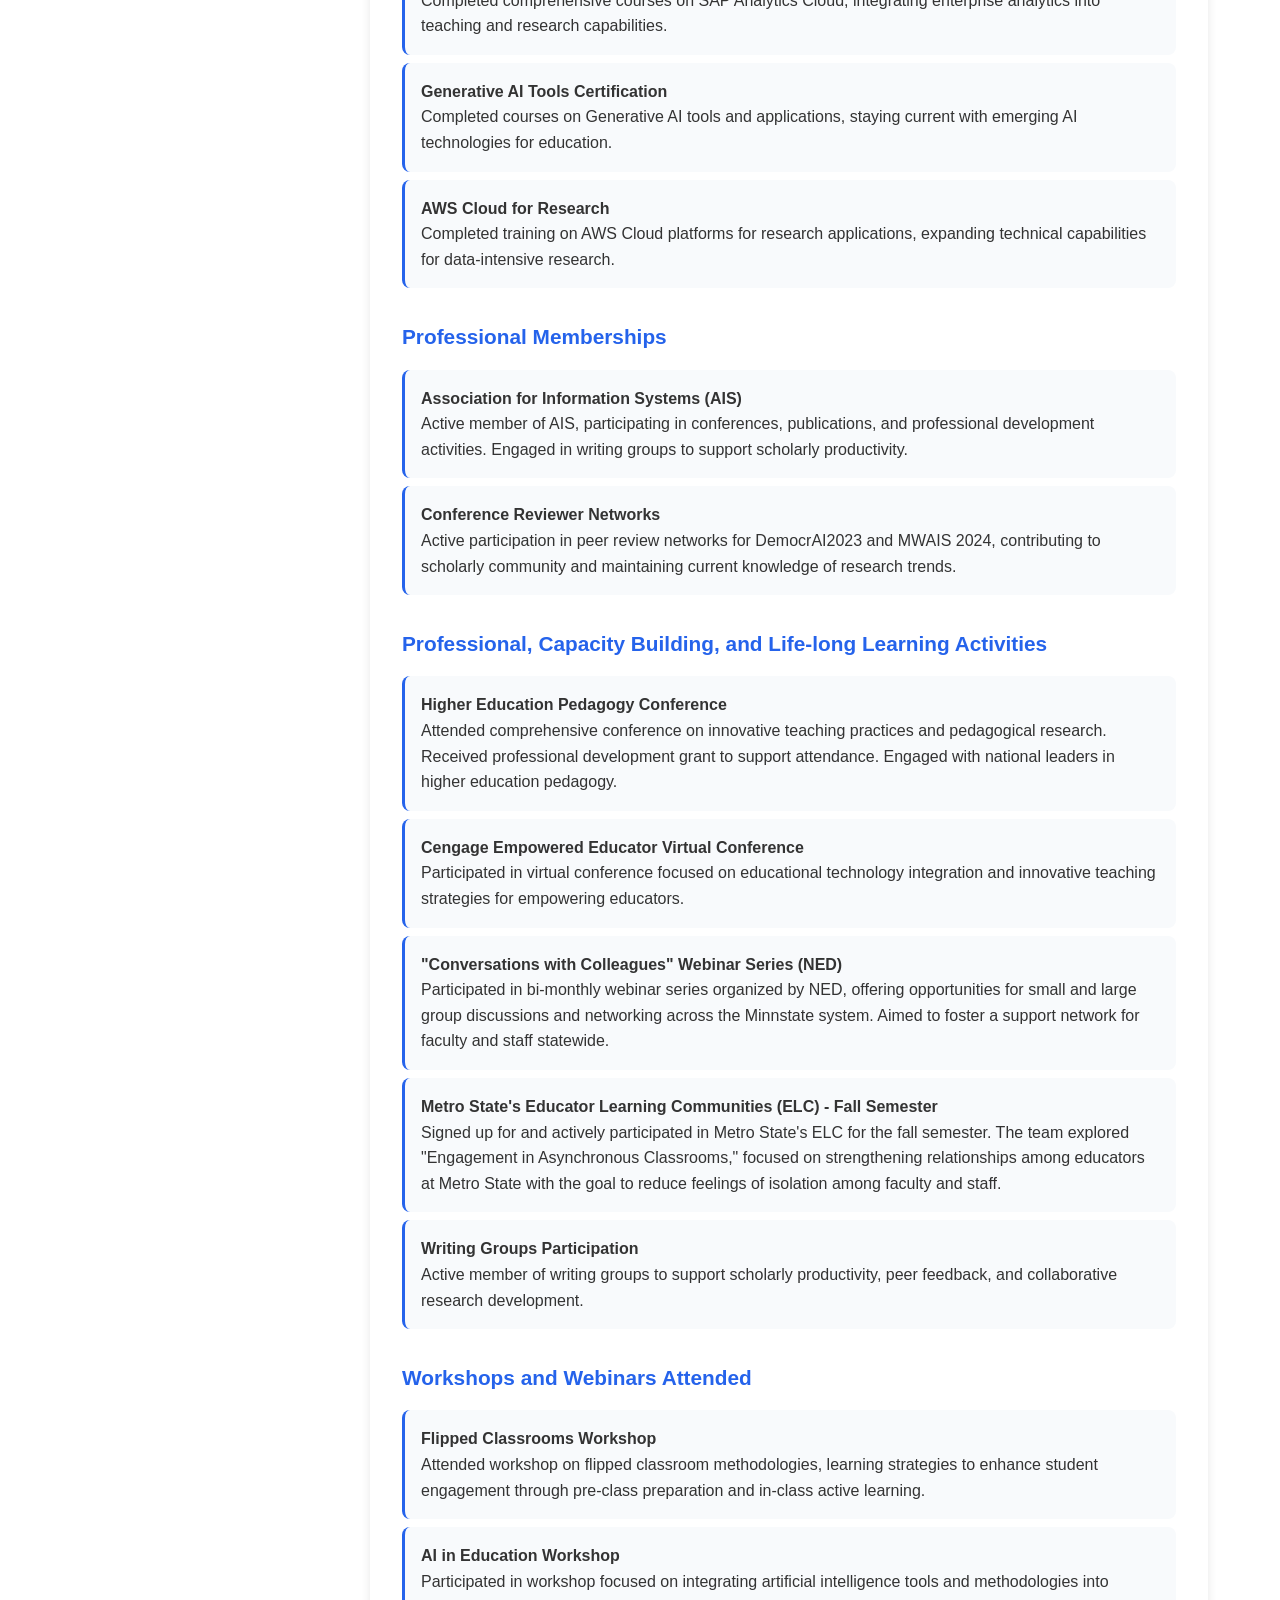
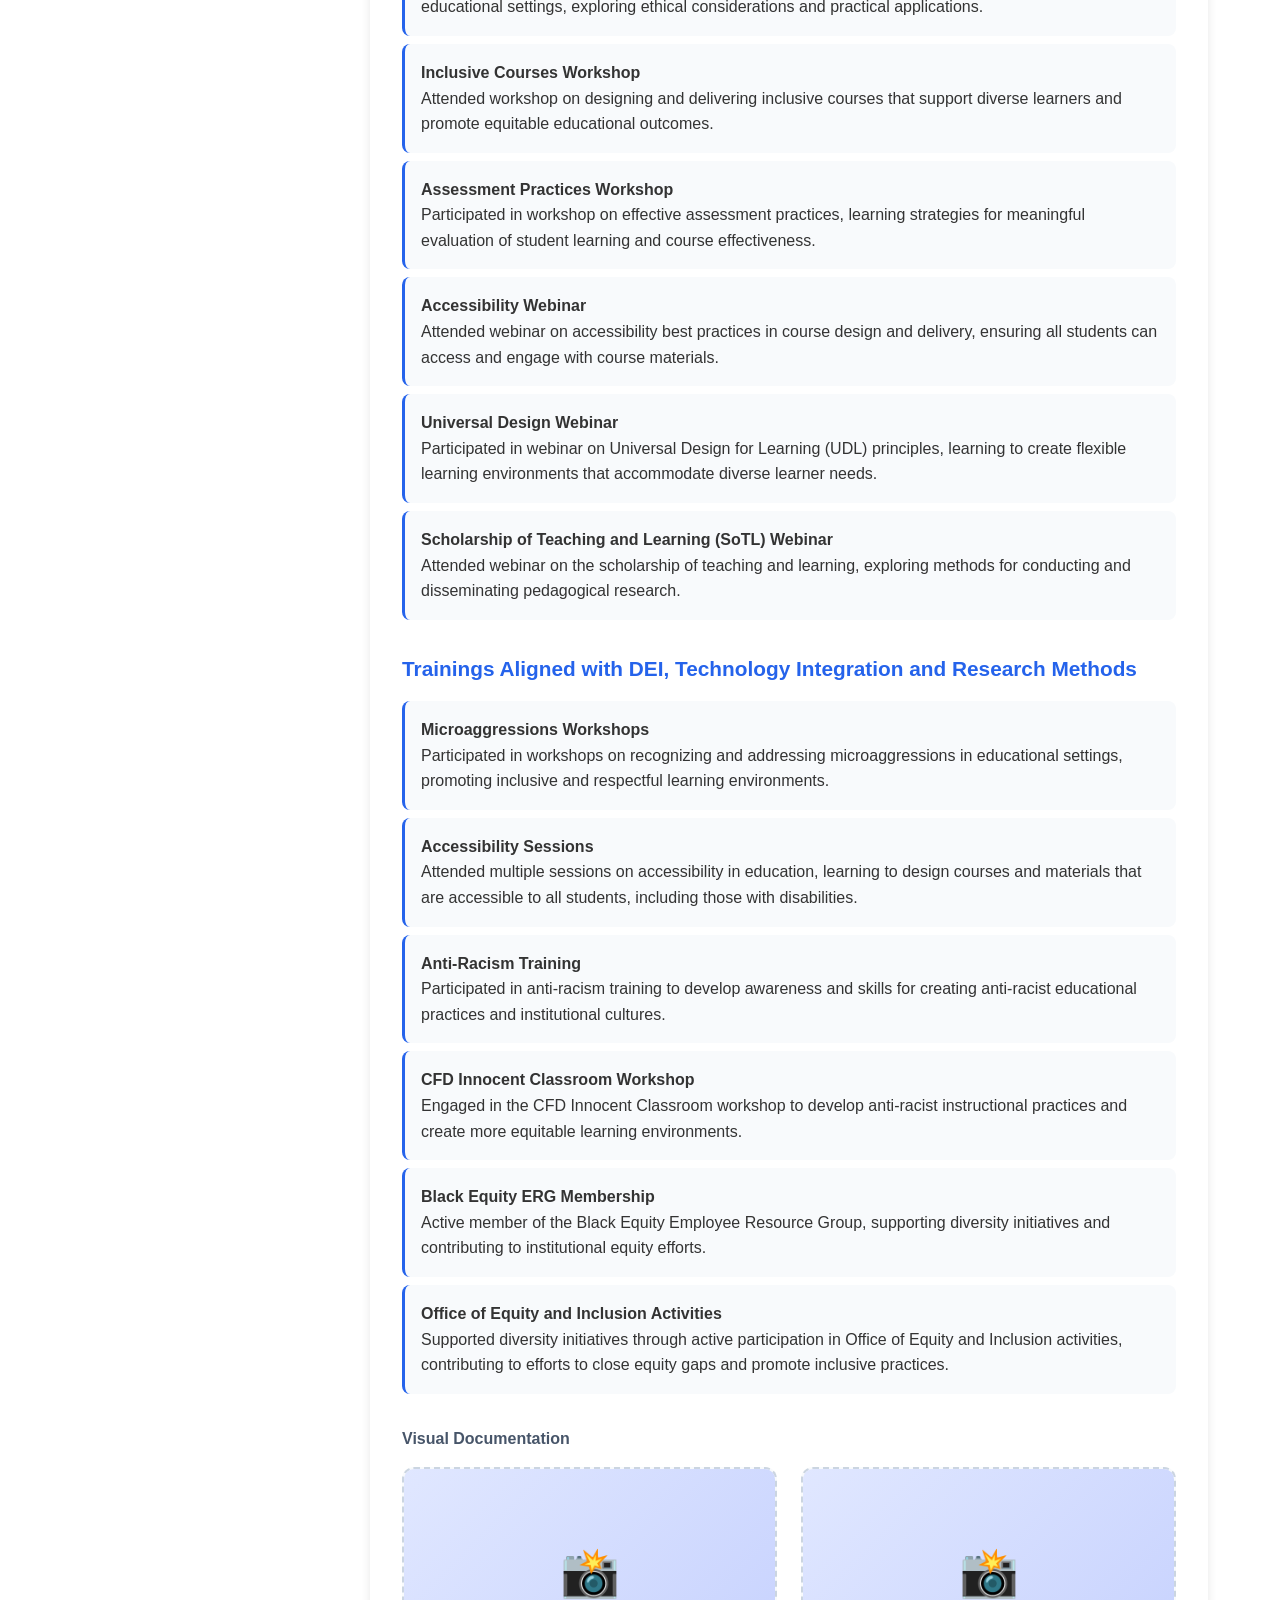
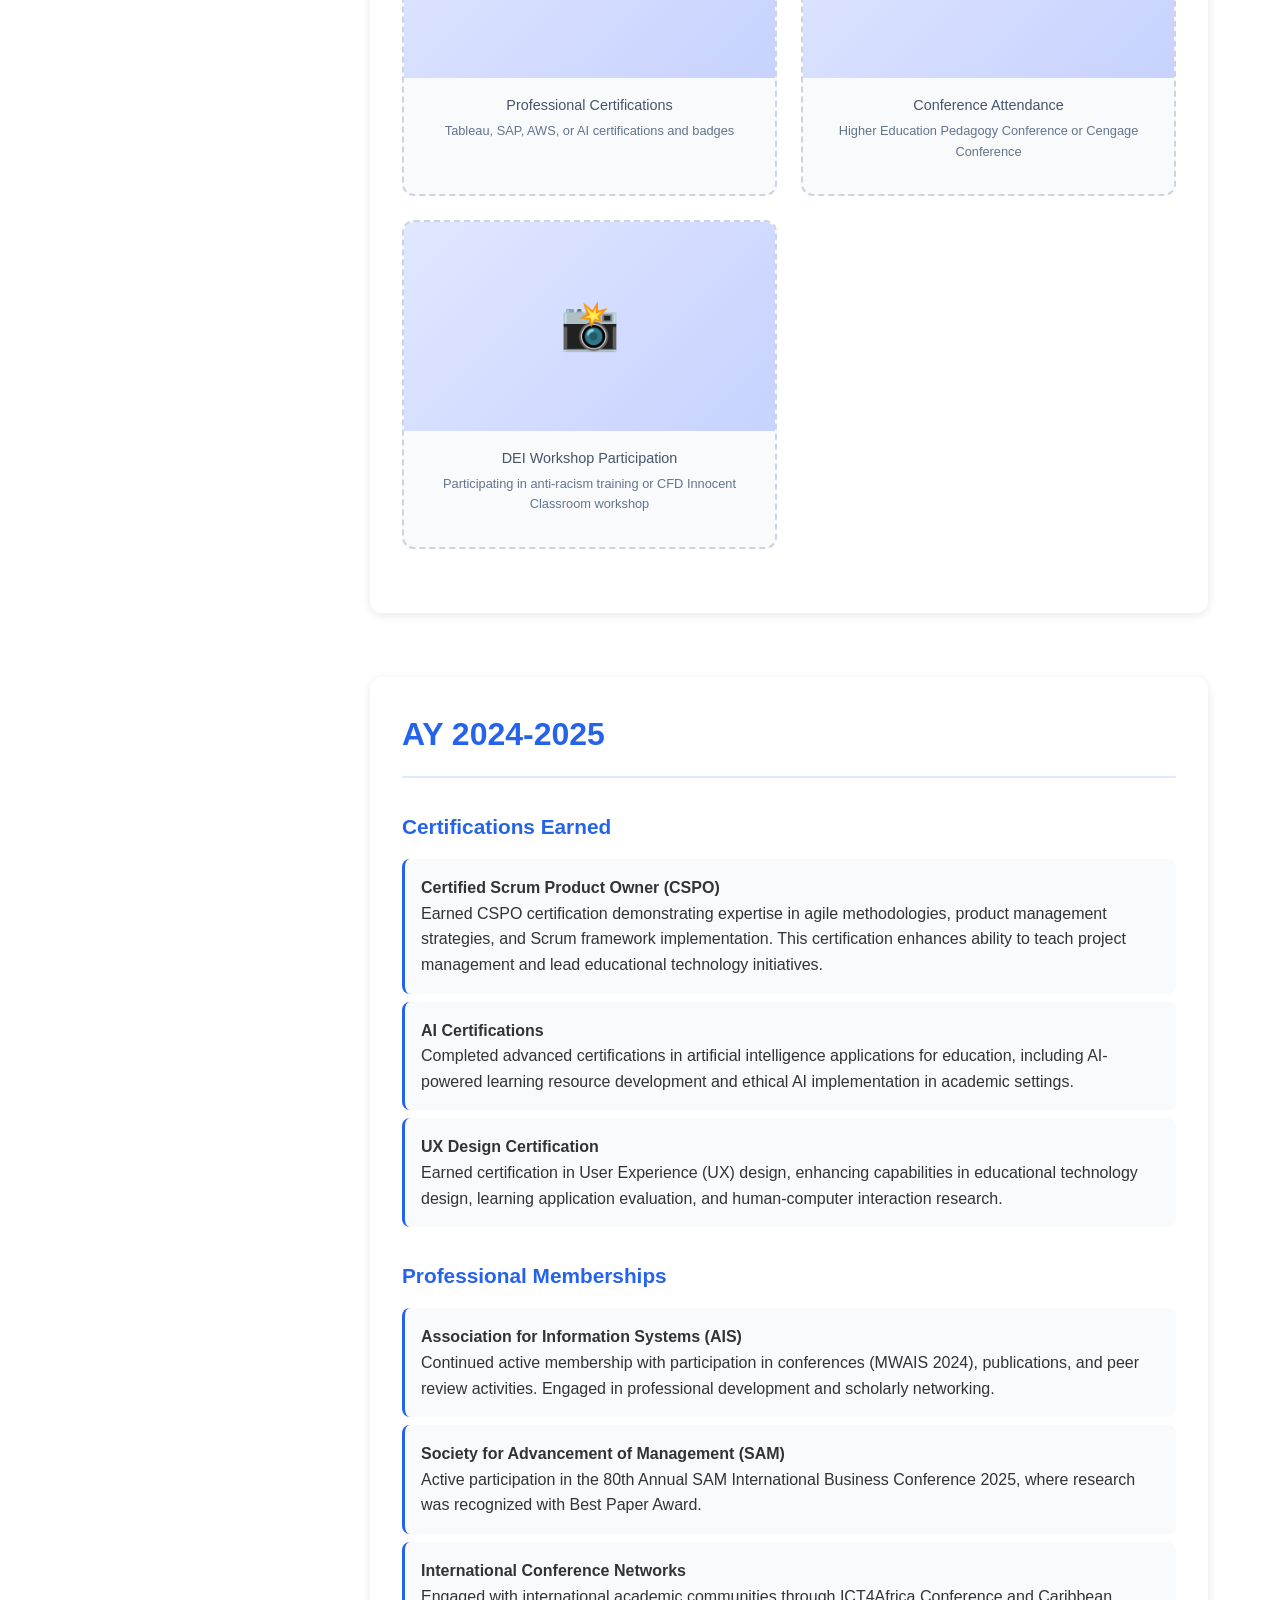
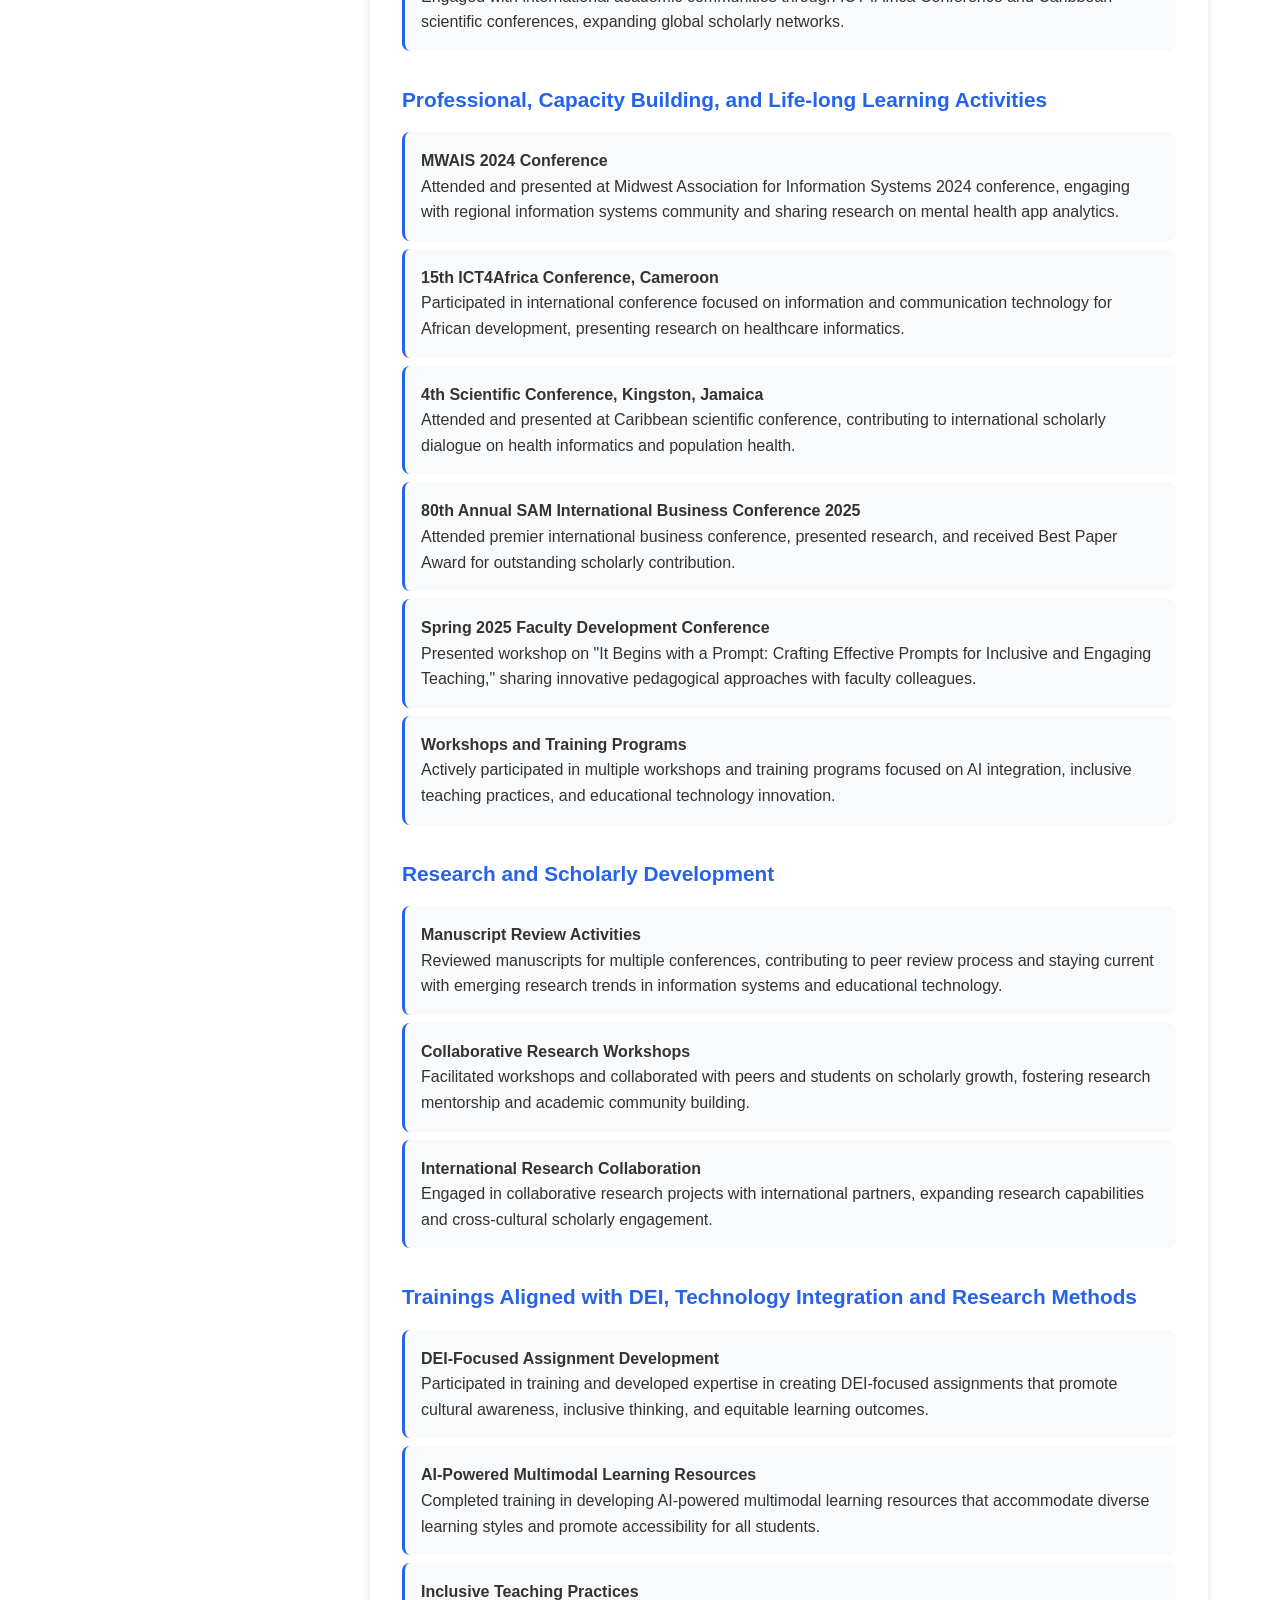
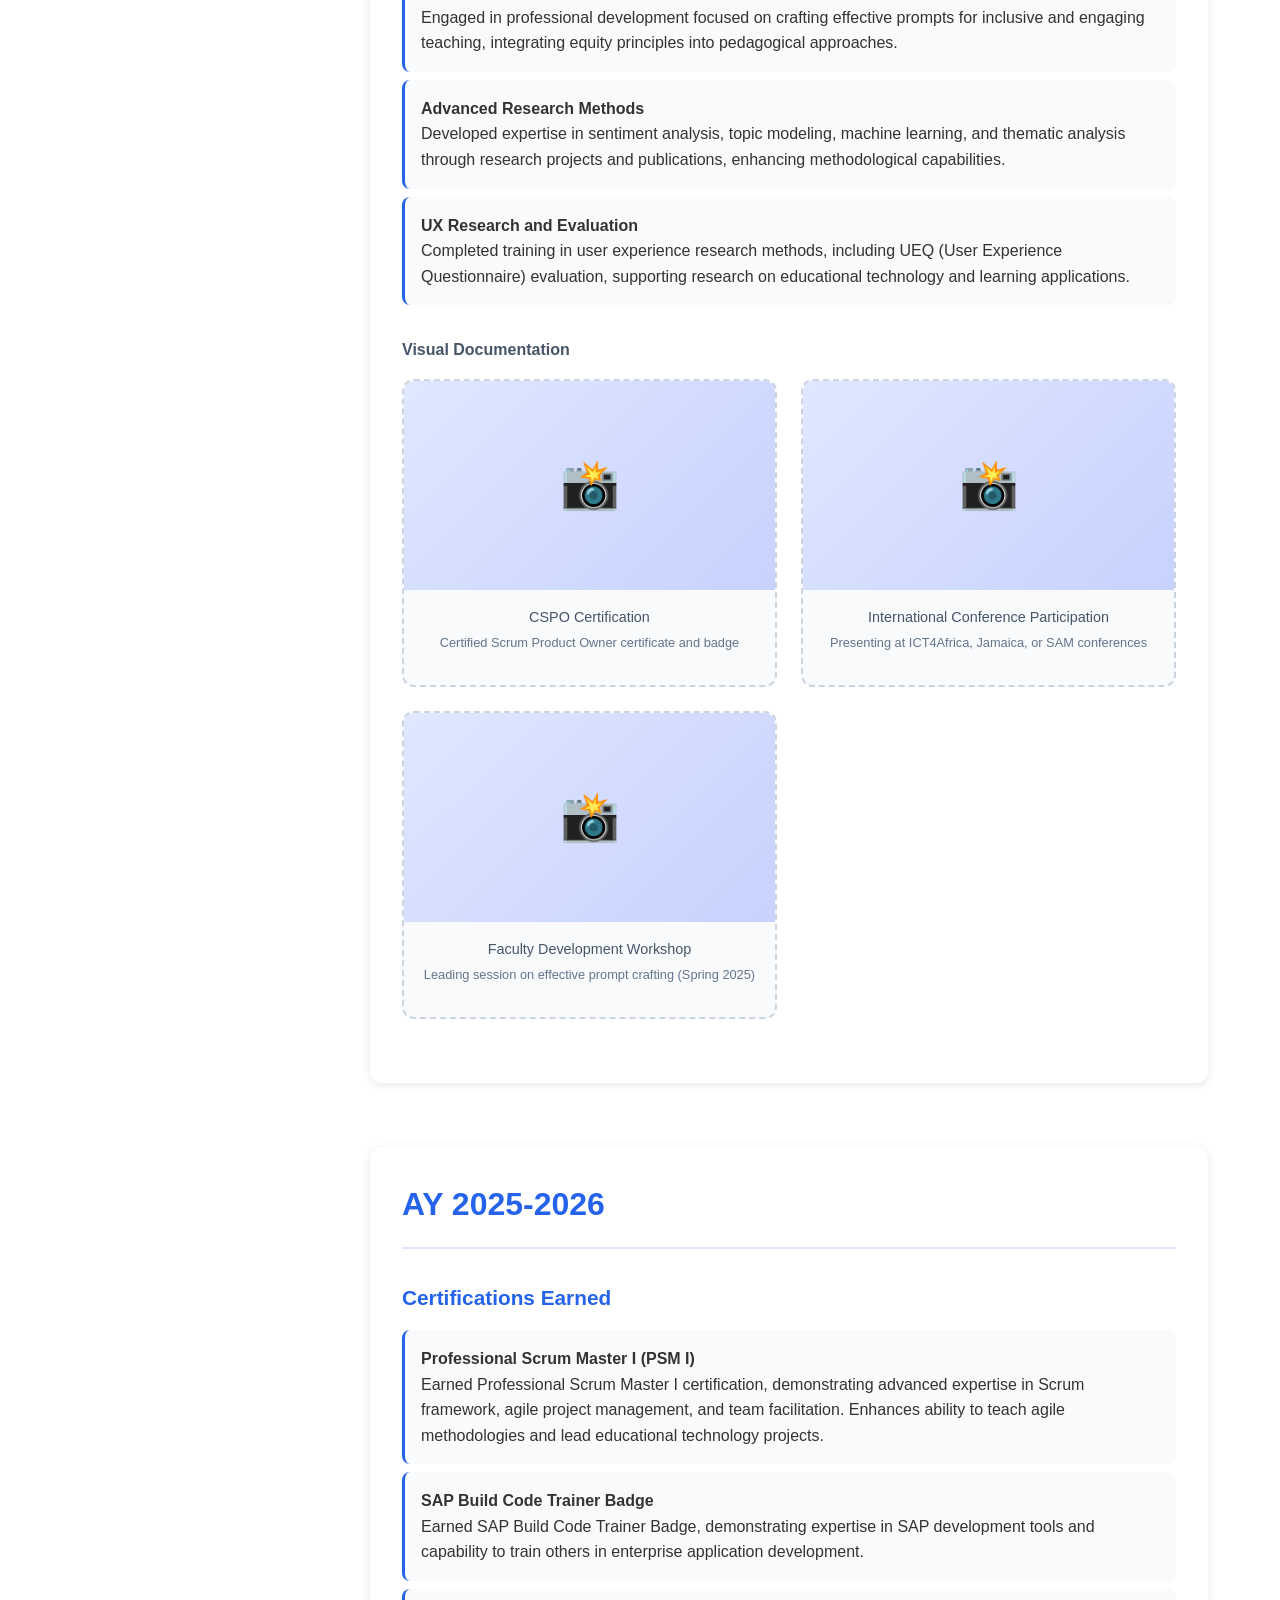
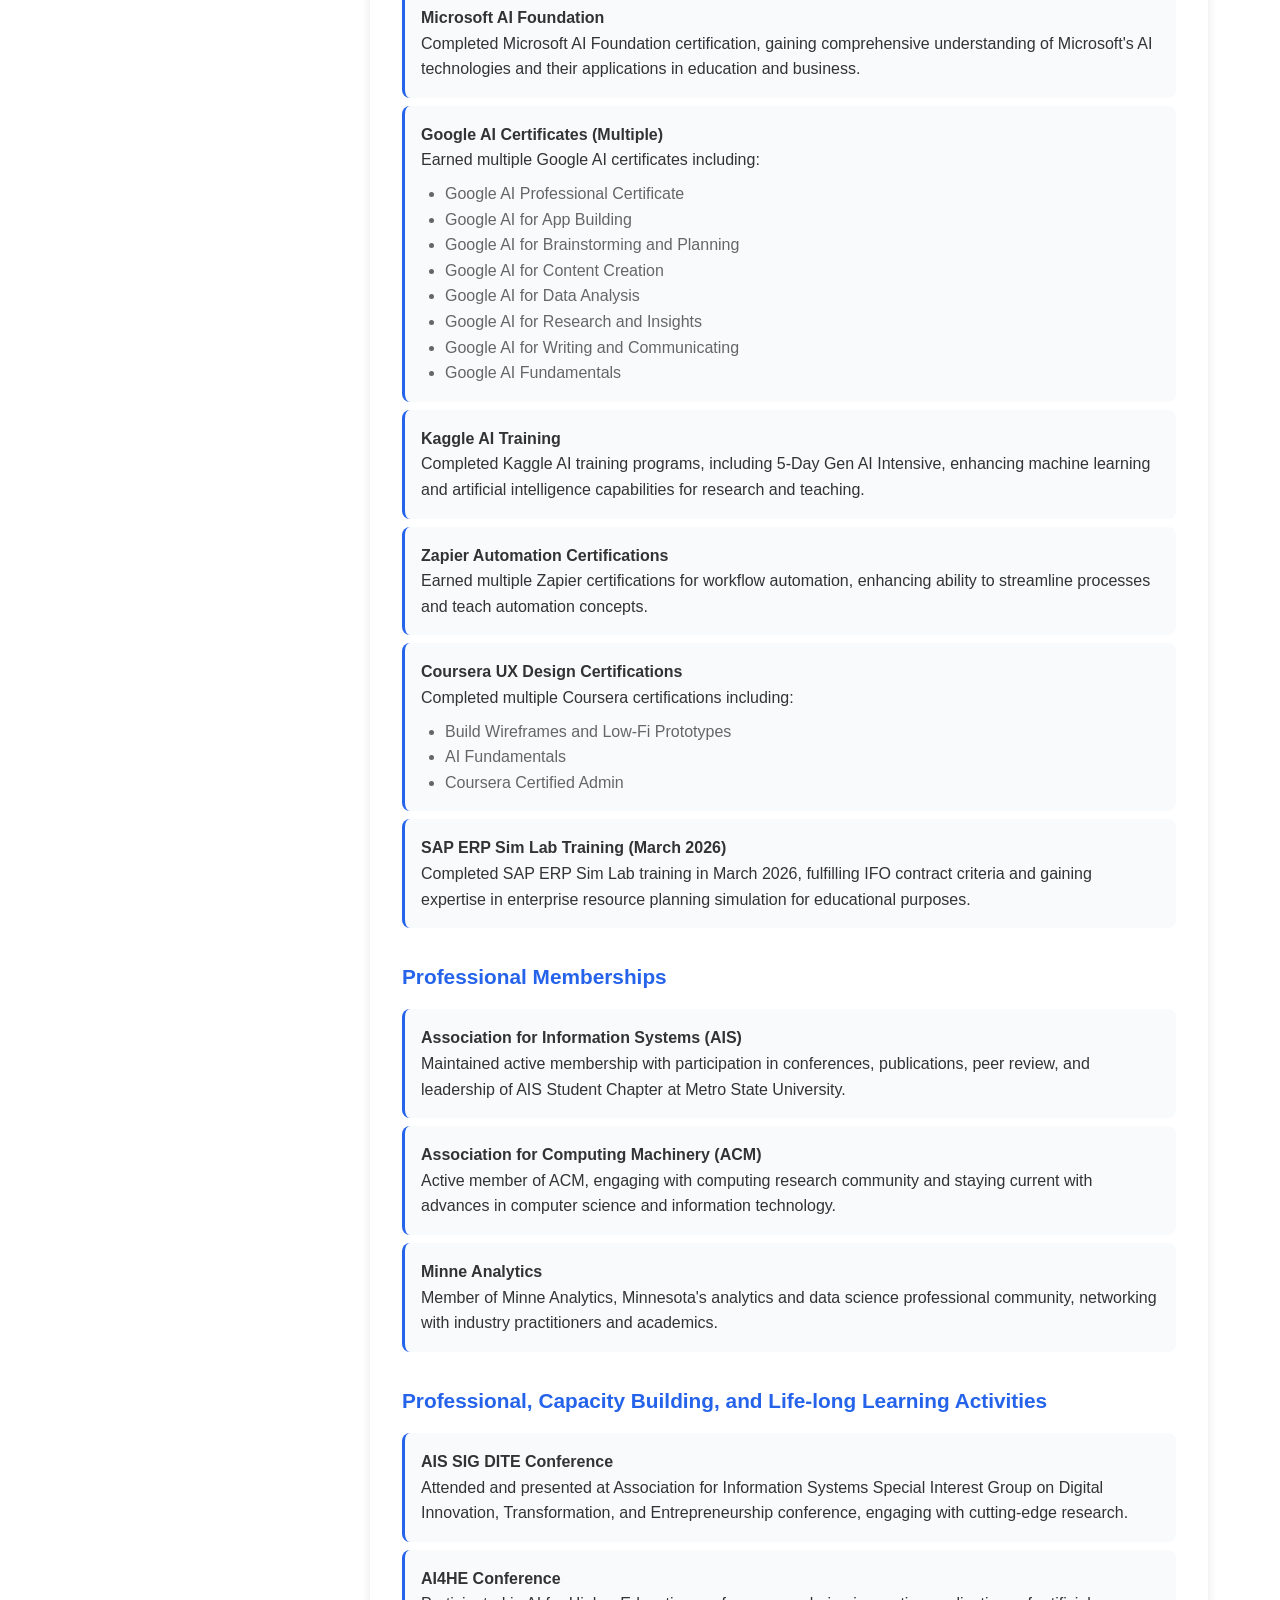
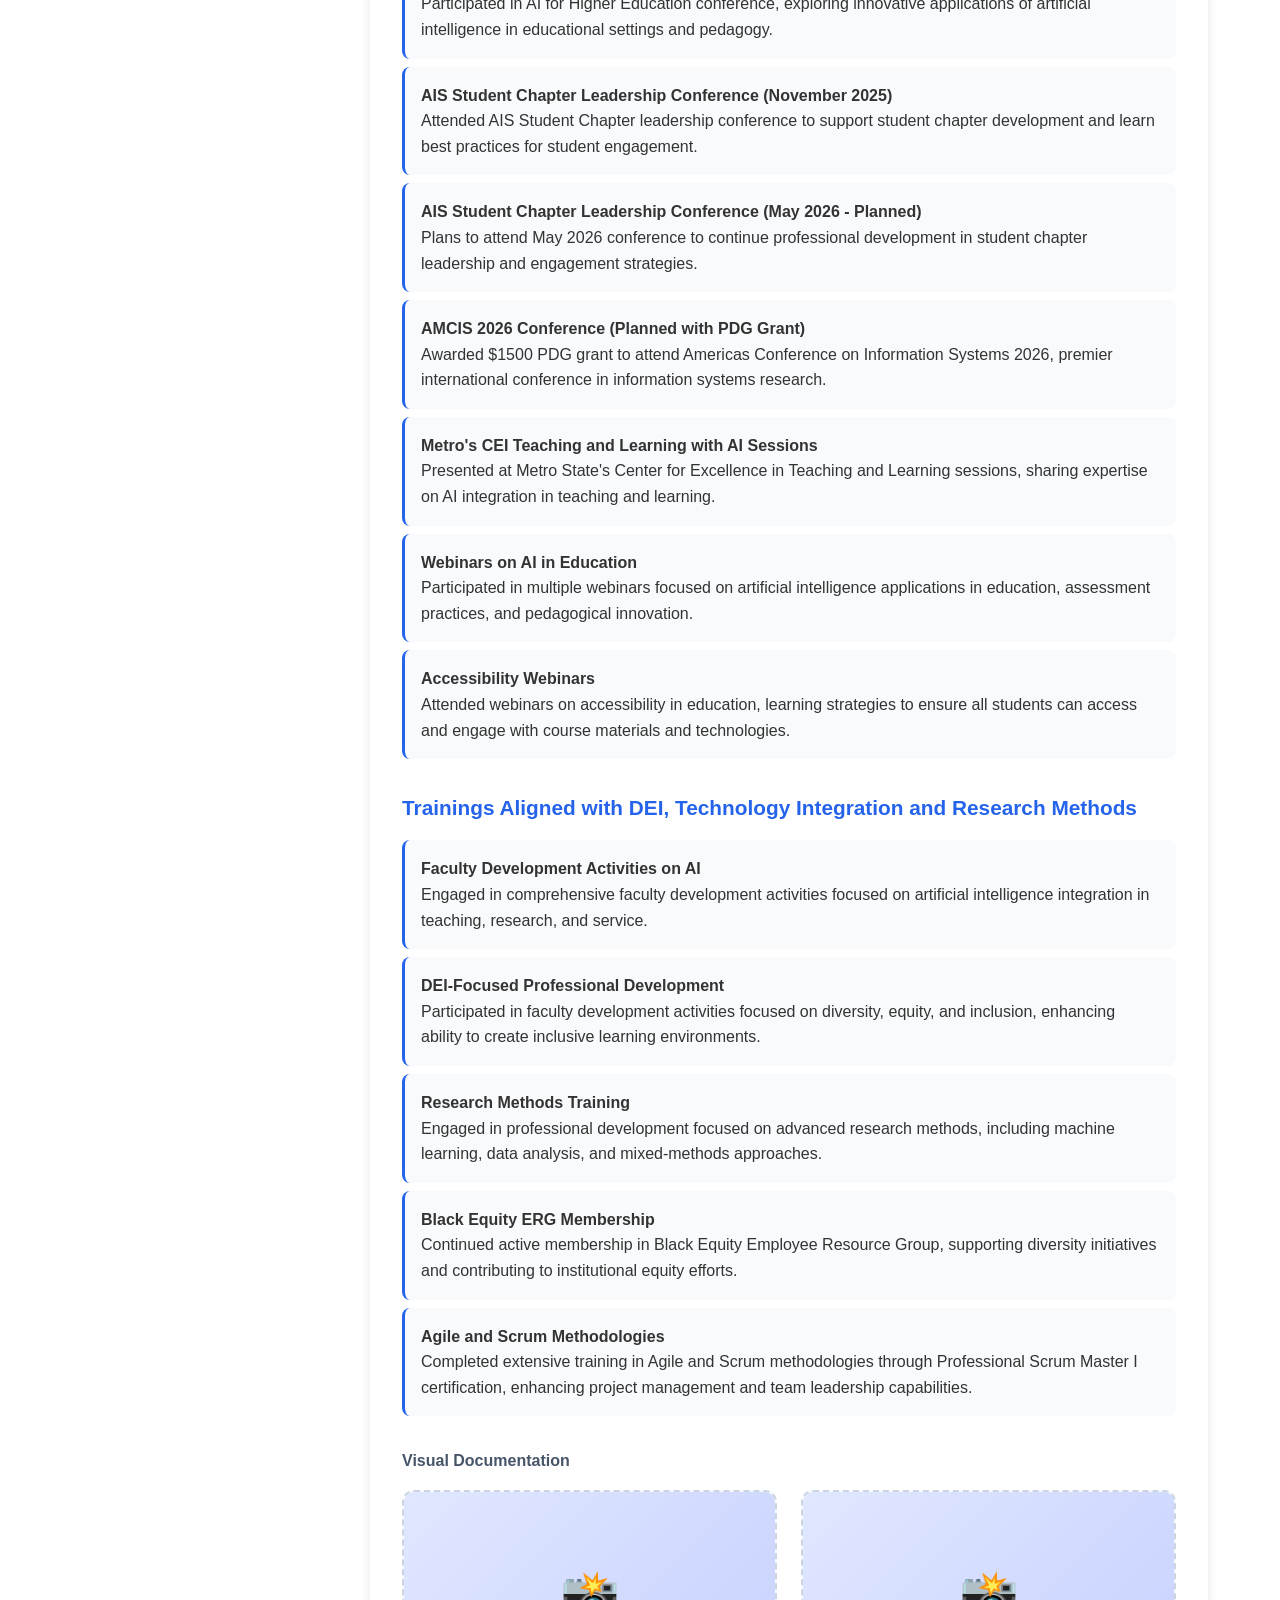
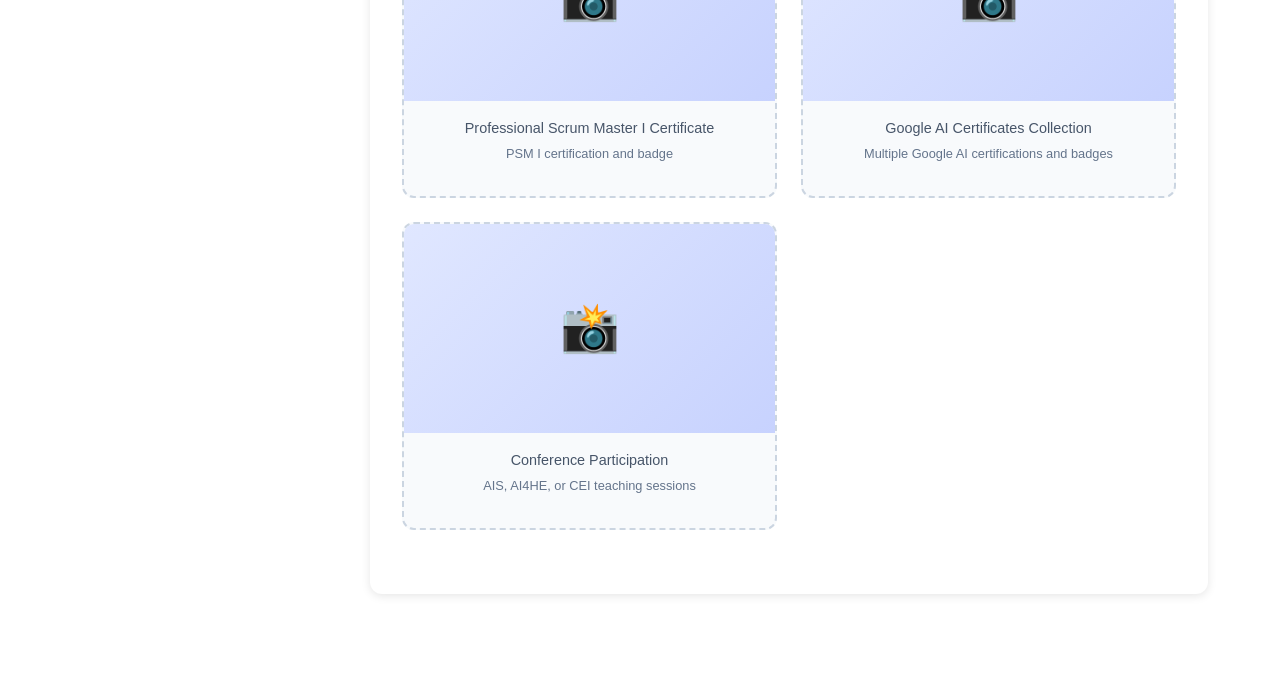
==== commit 70a7c0f7: "Update AY2526" ====
--- a/continuing-preparation.html
+++ b/continuing-preparation.html
@@ -598,22 +598,156 @@
                 
                 <div class="subsection">
                     <h3>Certifications Earned</h3>
-                    <p>[Content to be added]</p>
+                    <div class="cert-item">
+                        <strong>Professional Scrum Master I (PSM I)</strong><br>
+                        Earned Professional Scrum Master I certification, demonstrating advanced expertise in Scrum framework, agile project management, and team facilitation. Enhances ability to teach agile methodologies and lead educational technology projects.
+                    </div>
+                    <div class="cert-item">
+                        <strong>SAP Build Code Trainer Badge</strong><br>
+                        Earned SAP Build Code Trainer Badge, demonstrating expertise in SAP development tools and capability to train others in enterprise application development.
+                    </div>
+                    <div class="cert-item">
+                        <strong>Microsoft AI Foundation</strong><br>
+                        Completed Microsoft AI Foundation certification, gaining comprehensive understanding of Microsoft's AI technologies and their applications in education and business.
+                    </div>
+                    <div class="cert-item">
+                        <strong>Google AI Certificates (Multiple)</strong><br>
+                        Earned multiple Google AI certificates including:
+                        <ul style="margin-top: 0.5rem; margin-left: 1.5rem; color: #666;">
+                            <li>Google AI Professional Certificate</li>
+                            <li>Google AI for App Building</li>
+                            <li>Google AI for Brainstorming and Planning</li>
+                            <li>Google AI for Content Creation</li>
+                            <li>Google AI for Data Analysis</li>
+                            <li>Google AI for Research and Insights</li>
+                            <li>Google AI for Writing and Communicating</li>
+                            <li>Google AI Fundamentals</li>
+                        </ul>
+                    </div>
+                    <div class="cert-item">
+                        <strong>Kaggle AI Training</strong><br>
+                        Completed Kaggle AI training programs, including 5-Day Gen AI Intensive, enhancing machine learning and artificial intelligence capabilities for research and teaching.
+                    </div>
+                    <div class="cert-item">
+                        <strong>Zapier Automation Certifications</strong><br>
+                        Earned multiple Zapier certifications for workflow automation, enhancing ability to streamline processes and teach automation concepts.
+                    </div>
+                    <div class="cert-item">
+                        <strong>Coursera UX Design Certifications</strong><br>
+                        Completed multiple Coursera certifications including:
+                        <ul style="margin-top: 0.5rem; margin-left: 1.5rem; color: #666;">
+                            <li>Build Wireframes and Low-Fi Prototypes</li>
+                            <li>AI Fundamentals</li>
+                            <li>Coursera Certified Admin</li>
+                        </ul>
+                    </div>
+                    <div class="cert-item">
+                        <strong>SAP ERP Sim Lab Training (March 2026)</strong><br>
+                        Completed SAP ERP Sim Lab training in March 2026, fulfilling IFO contract criteria and gaining expertise in enterprise resource planning simulation for educational purposes.
+                    </div>
                 </div>
 
                 <div class="subsection">
                     <h3>Professional Memberships</h3>
-                    <p>[Content to be added]</p>
+                    <div class="cert-item">
+                        <strong>Association for Information Systems (AIS)</strong><br>
+                        Maintained active membership with participation in conferences, publications, peer review, and leadership of AIS Student Chapter at Metro State University.
+                    </div>
+                    <div class="cert-item">
+                        <strong>Association for Computing Machinery (ACM)</strong><br>
+                        Active member of ACM, engaging with computing research community and staying current with advances in computer science and information technology.
+                    </div>
+                    <div class="cert-item">
+                        <strong>Minne Analytics</strong><br>
+                        Member of Minne Analytics, Minnesota's analytics and data science professional community, networking with industry practitioners and academics.
+                    </div>
                 </div>
 
                 <div class="subsection">
                     <h3>Professional, Capacity Building, and Life-long Learning Activities</h3>
-                    <p>[Content to be added]</p>
+                    <div class="cert-item">
+                        <strong>AIS SIG DITE Conference</strong><br>
+                        Attended and presented at Association for Information Systems Special Interest Group on Digital Innovation, Transformation, and Entrepreneurship conference, engaging with cutting-edge research.
+                    </div>
+                    <div class="cert-item">
+                        <strong>AI4HE Conference</strong><br>
+                        Participated in AI for Higher Education conference, exploring innovative applications of artificial intelligence in educational settings and pedagogy.
+                    </div>
+                    <div class="cert-item">
+                        <strong>AIS Student Chapter Leadership Conference (November 2025)</strong><br>
+                        Attended AIS Student Chapter leadership conference to support student chapter development and learn best practices for student engagement.
+                    </div>
+                    <div class="cert-item">
+                        <strong>AIS Student Chapter Leadership Conference (May 2026 - Planned)</strong><br>
+                        Plans to attend May 2026 conference to continue professional development in student chapter leadership and engagement strategies.
+                    </div>
+                    <div class="cert-item">
+                        <strong>AMCIS 2026 Conference (Planned with PDG Grant)</strong><br>
+                        Awarded $1500 PDG grant to attend Americas Conference on Information Systems 2026, premier international conference in information systems research.
+                    </div>
+                    <div class="cert-item">
+                        <strong>Metro's CEI Teaching and Learning with AI Sessions</strong><br>
+                        Presented at Metro State's Center for Excellence in Teaching and Learning sessions, sharing expertise on AI integration in teaching and learning.
+                    </div>
+                    <div class="cert-item">
+                        <strong>Webinars on AI in Education</strong><br>
+                        Participated in multiple webinars focused on artificial intelligence applications in education, assessment practices, and pedagogical innovation.
+                    </div>
+                    <div class="cert-item">
+                        <strong>Accessibility Webinars</strong><br>
+                        Attended webinars on accessibility in education, learning strategies to ensure all students can access and engage with course materials and technologies.
+                    </div>
                 </div>
 
                 <div class="subsection">
                     <h3>Trainings Aligned with DEI, Technology Integration and Research Methods</h3>
-                    <p>[Content to be added]</p>
+                    <div class="cert-item">
+                        <strong>Faculty Development Activities on AI</strong><br>
+                        Engaged in comprehensive faculty development activities focused on artificial intelligence integration in teaching, research, and service.
+                    </div>
+                    <div class="cert-item">
+                        <strong>DEI-Focused Professional Development</strong><br>
+                        Participated in faculty development activities focused on diversity, equity, and inclusion, enhancing ability to create inclusive learning environments.
+                    </div>
+                    <div class="cert-item">
+                        <strong>Research Methods Training</strong><br>
+                        Engaged in professional development focused on advanced research methods, including machine learning, data analysis, and mixed-methods approaches.
+                    </div>
+                    <div class="cert-item">
+                        <strong>Black Equity ERG Membership</strong><br>
+                        Continued active membership in Black Equity Employee Resource Group, supporting diversity initiatives and contributing to institutional equity efforts.
+                    </div>
+                    <div class="cert-item">
+                        <strong>Agile and Scrum Methodologies</strong><br>
+                        Completed extensive training in Agile and Scrum methodologies through Professional Scrum Master I certification, enhancing project management and team leadership capabilities.
+                    </div>
+                    
+                    <div style="margin-top: 2rem; margin-bottom: 2rem;">
+                        <h4 style="color: #475569; font-size: 1rem; margin-bottom: 1rem;">Visual Documentation</h4>
+                        <div style="display: grid; grid-template-columns: repeat(auto-fit, minmax(300px, 1fr)); gap: 1.5rem;">
+                            <div style="background: #f8fafc; border-radius: 12px; overflow: hidden; border: 2px dashed #cbd5e1;">
+                                <div style="aspect-ratio: 16/9; background: linear-gradient(135deg, #e0e7ff 0%, #c7d2fe 100%); display: flex; align-items: center; justify-content: center; color: #64748b; font-size: 3rem;">📸</div>
+                                <div style="padding: 1rem; text-align: center;">
+                                    <p style="font-size: 0.9rem; color: #475569; font-weight: 500; margin-bottom: 0.25rem;">Professional Scrum Master I Certificate</p>
+                                    <p style="font-size: 0.8rem; color: #64748b;">PSM I certification and badge</p>
+                                </div>
+                            </div>
+                            <div style="background: #f8fafc; border-radius: 12px; overflow: hidden; border: 2px dashed #cbd5e1;">
+                                <div style="aspect-ratio: 16/9; background: linear-gradient(135deg, #e0e7ff 0%, #c7d2fe 100%); display: flex; align-items: center; justify-content: center; color: #64748b; font-size: 3rem;">📸</div>
+                                <div style="padding: 1rem; text-align: center;">
+                                    <p style="font-size: 0.9rem; color: #475569; font-weight: 500; margin-bottom: 0.25rem;">Google AI Certificates Collection</p>
+                                    <p style="font-size: 0.8rem; color: #64748b;">Multiple Google AI certifications and badges</p>
+                                </div>
+                            </div>
+                            <div style="background: #f8fafc; border-radius: 12px; overflow: hidden; border: 2px dashed #cbd5e1;">
+                                <div style="aspect-ratio: 16/9; background: linear-gradient(135deg, #e0e7ff 0%, #c7d2fe 100%); display: flex; align-items: center; justify-content: center; color: #64748b; font-size: 3rem;">📸</div>
+                                <div style="padding: 1rem; text-align: center;">
+                                    <p style="font-size: 0.9rem; color: #475569; font-weight: 500; margin-bottom: 0.25rem;">Conference Participation</p>
+                                    <p style="font-size: 0.8rem; color: #64748b;">AIS, AI4HE, or CEI teaching sessions</p>
+                                </div>
+                            </div>
+                        </div>
+                    </div>
                 </div>
             </div>
         </div>
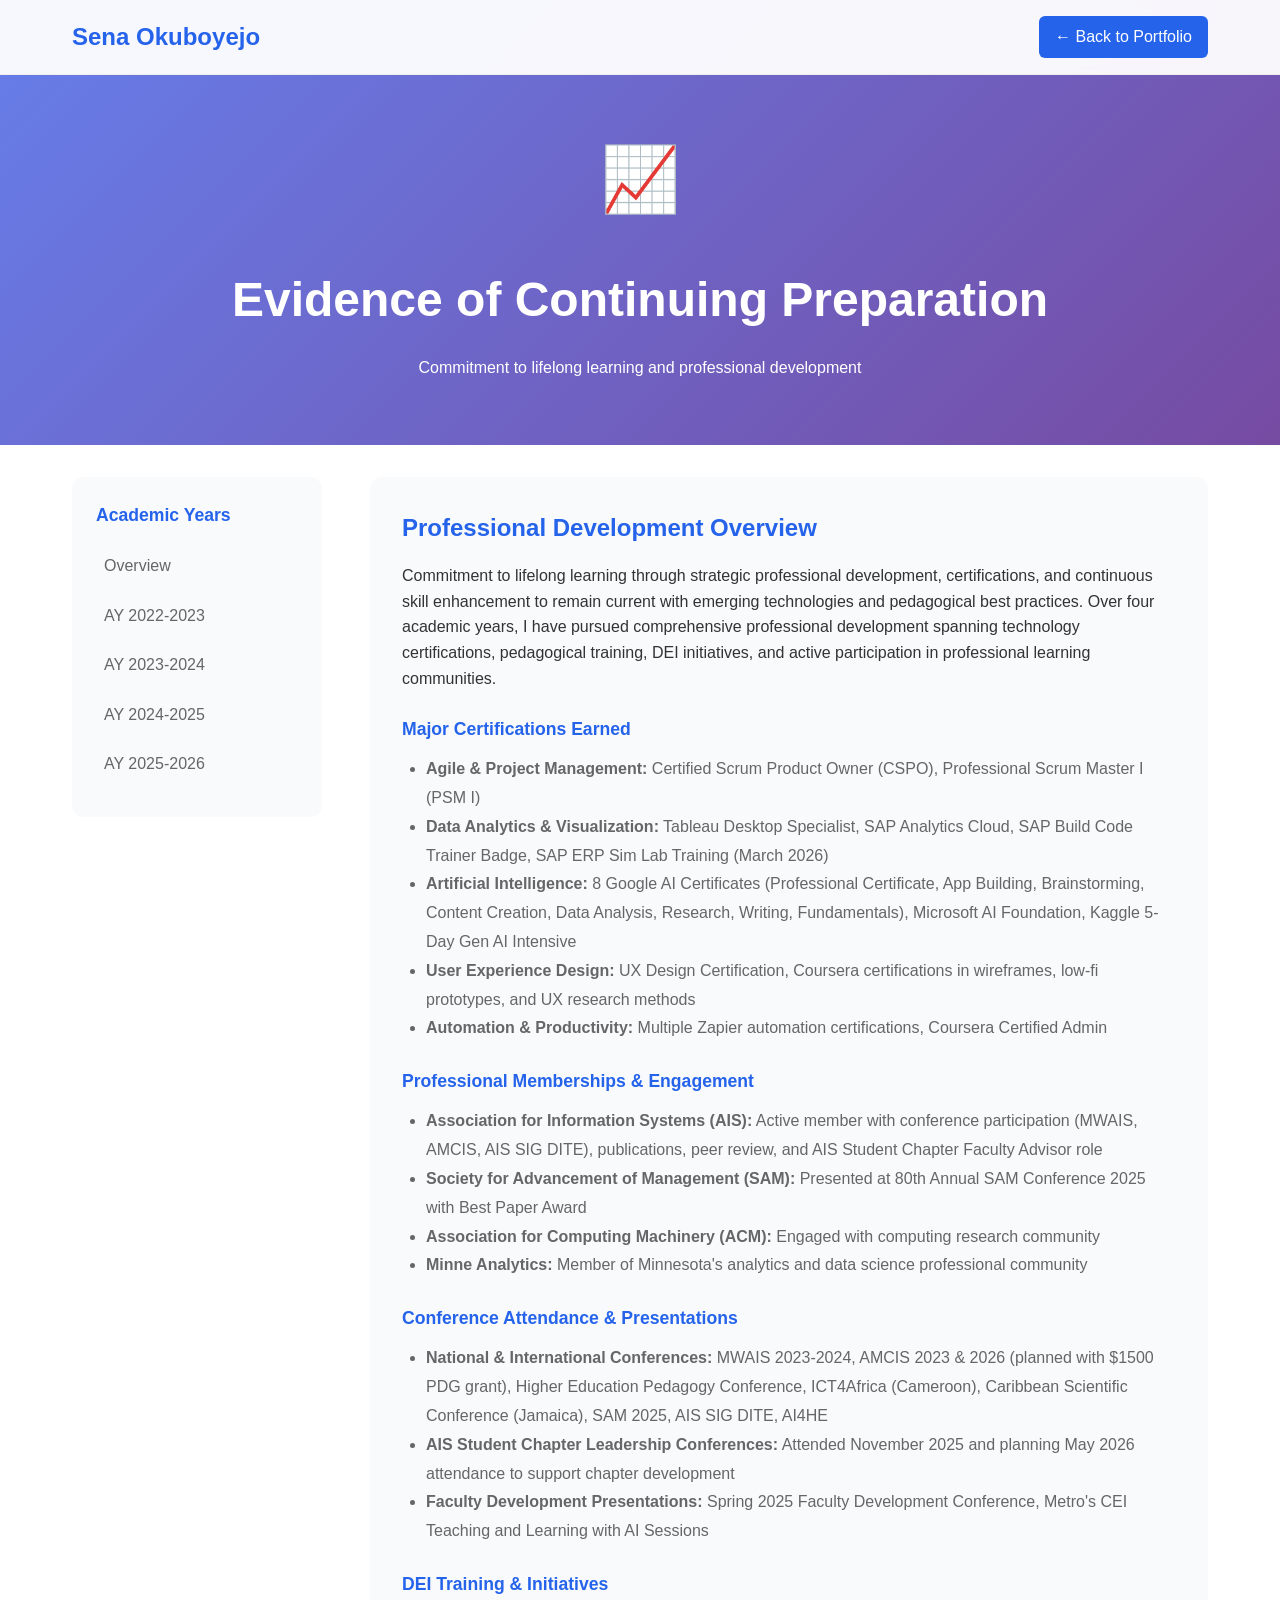
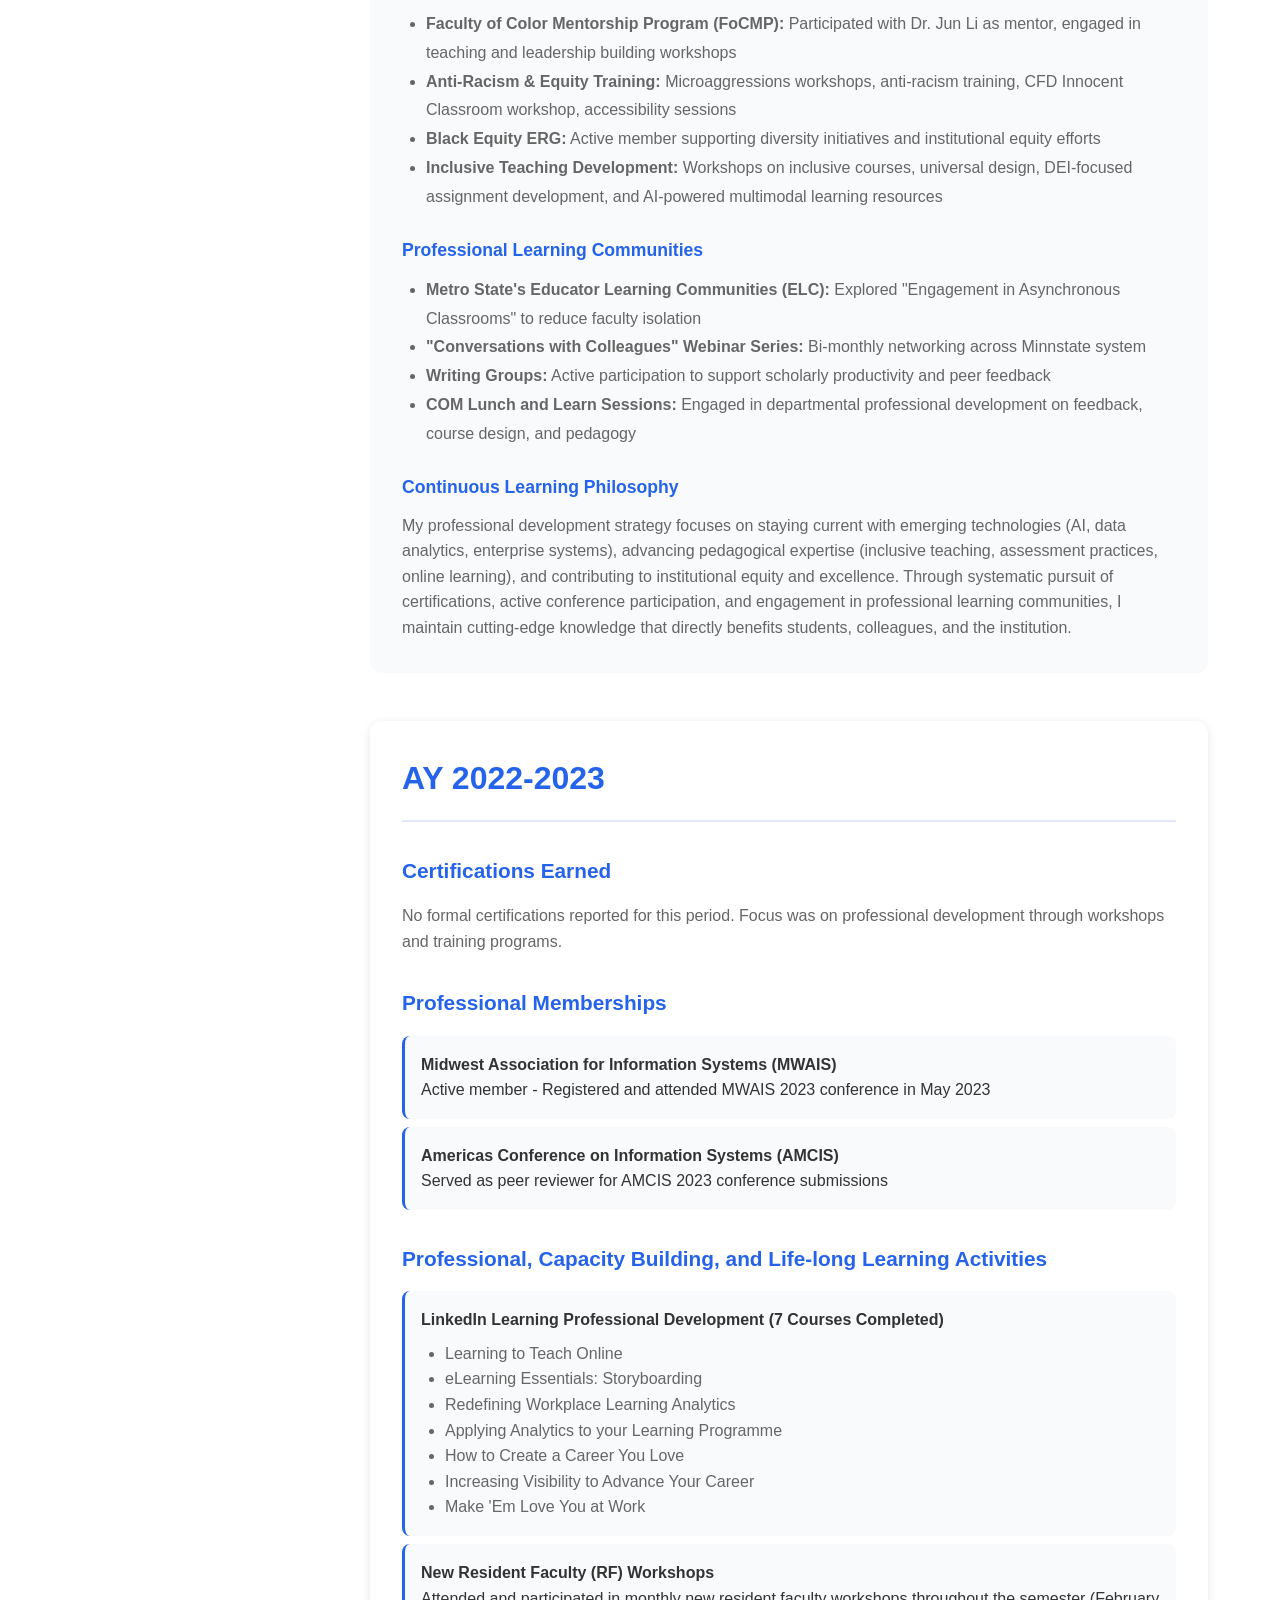
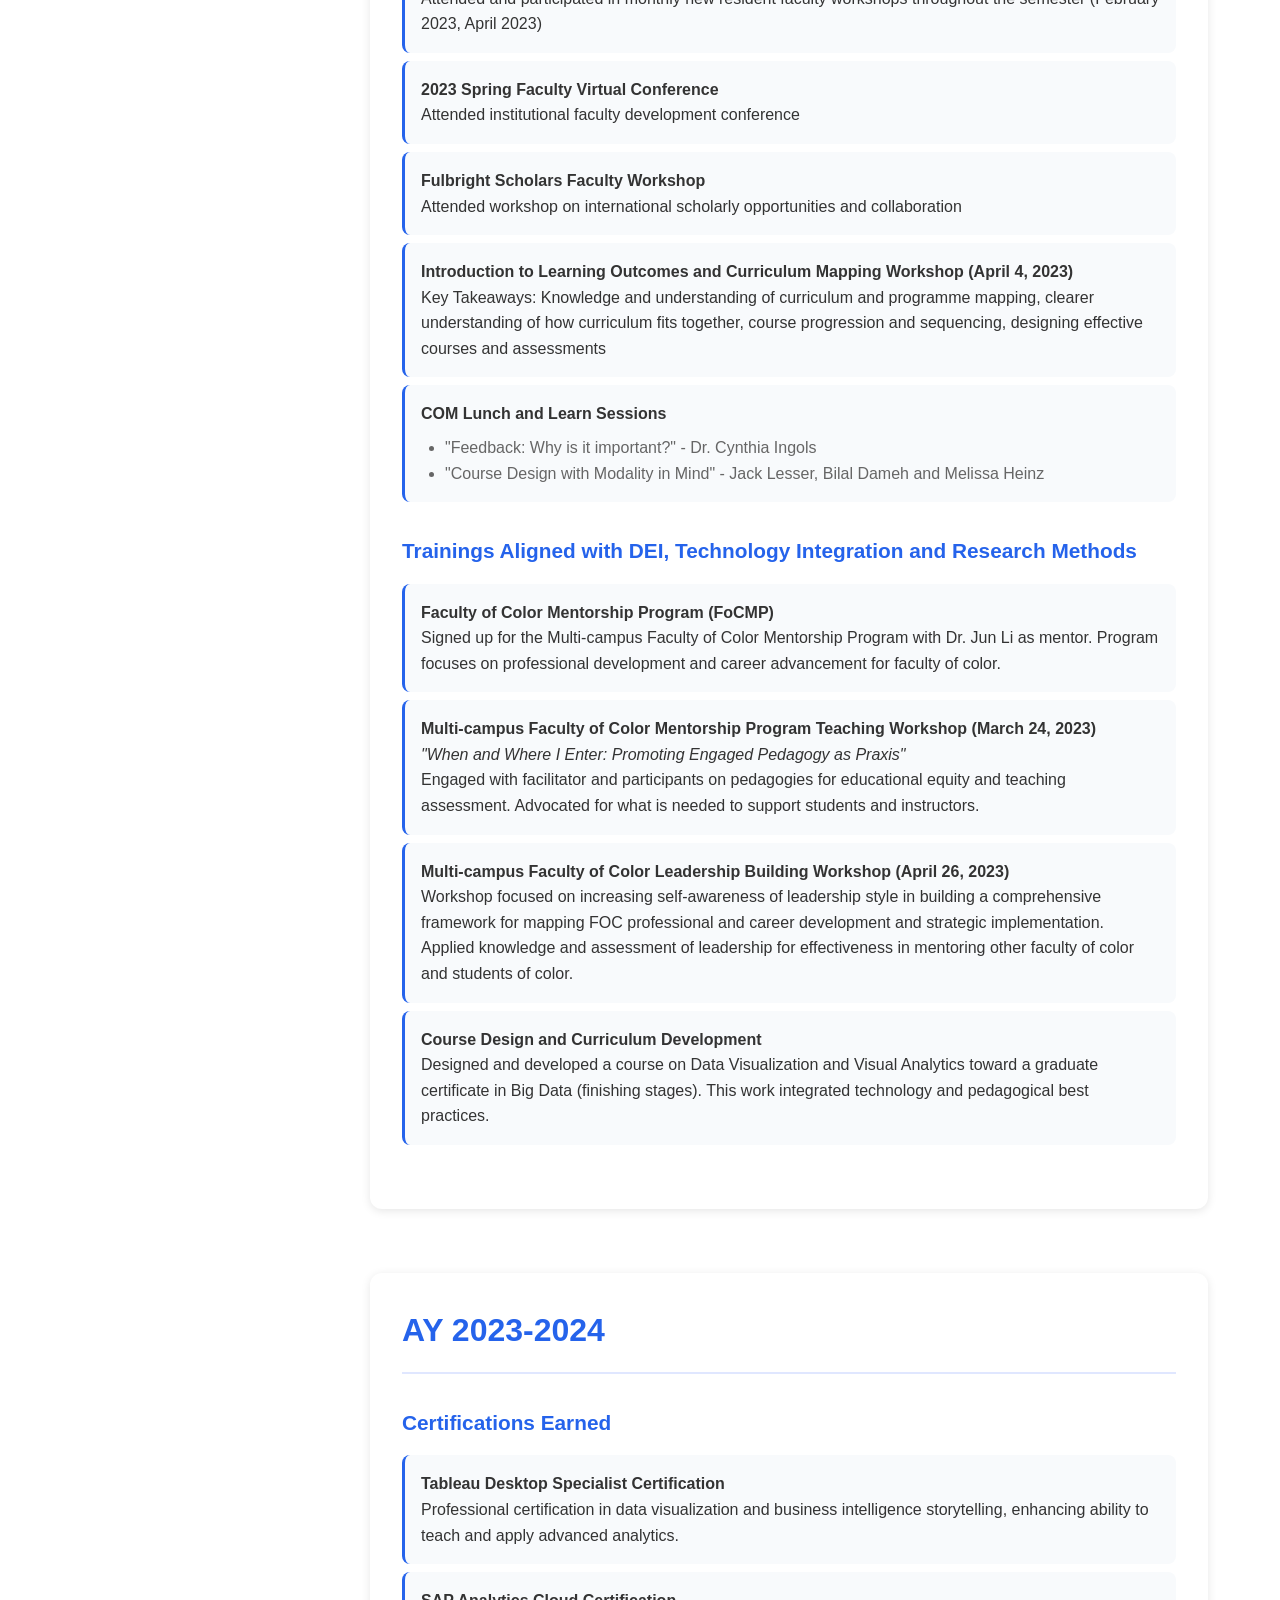
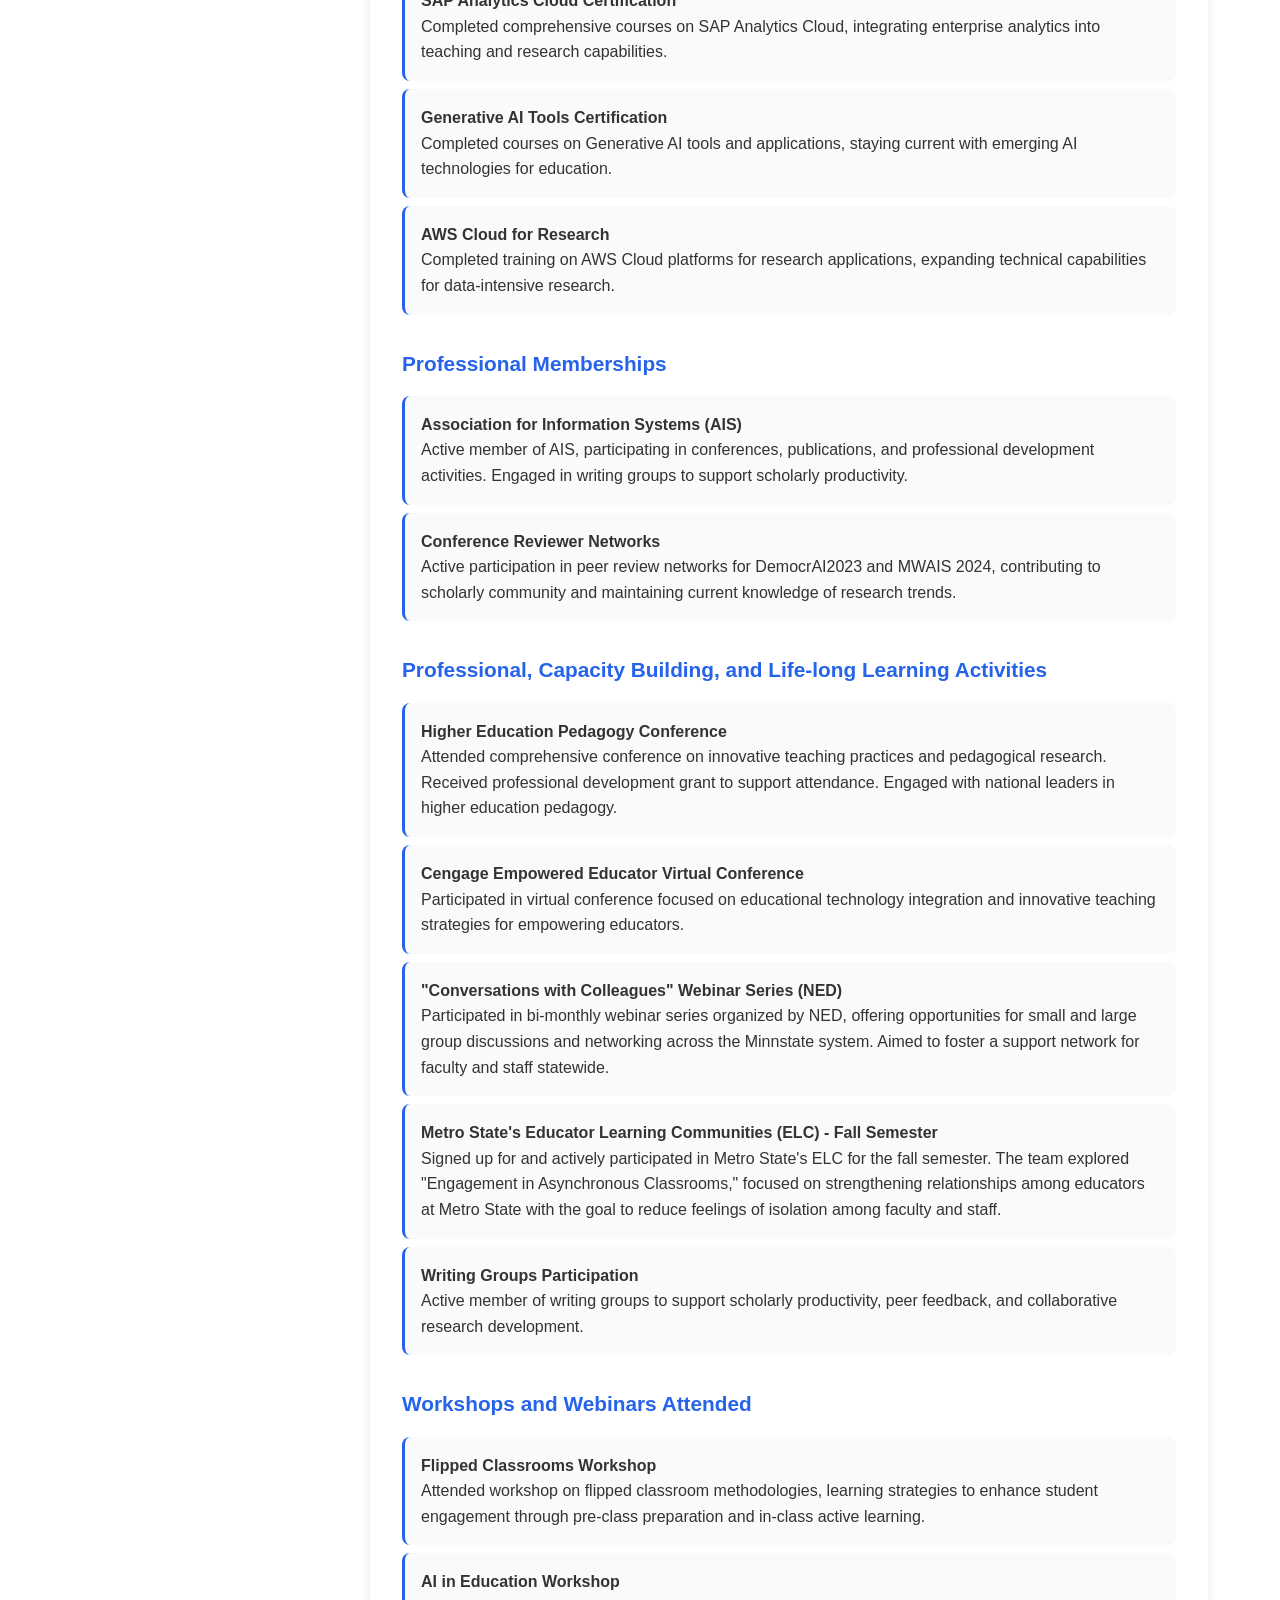
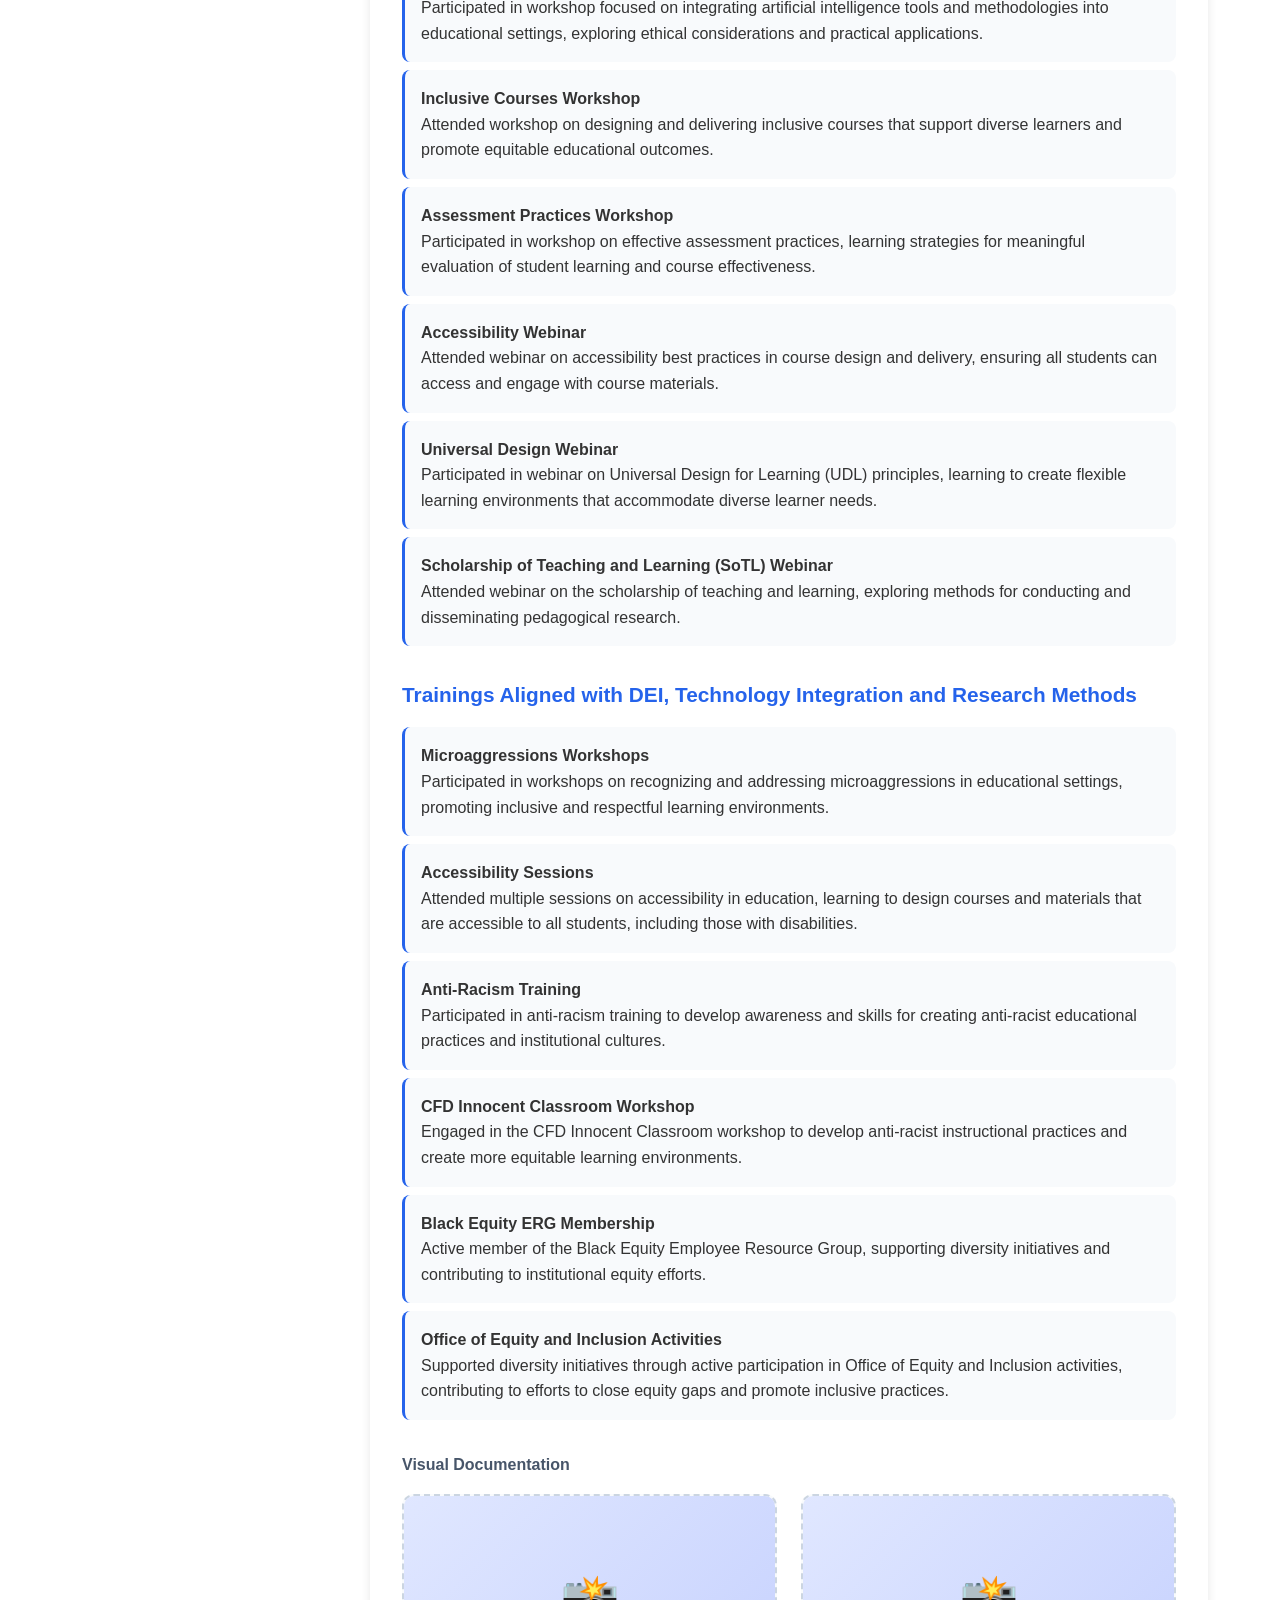
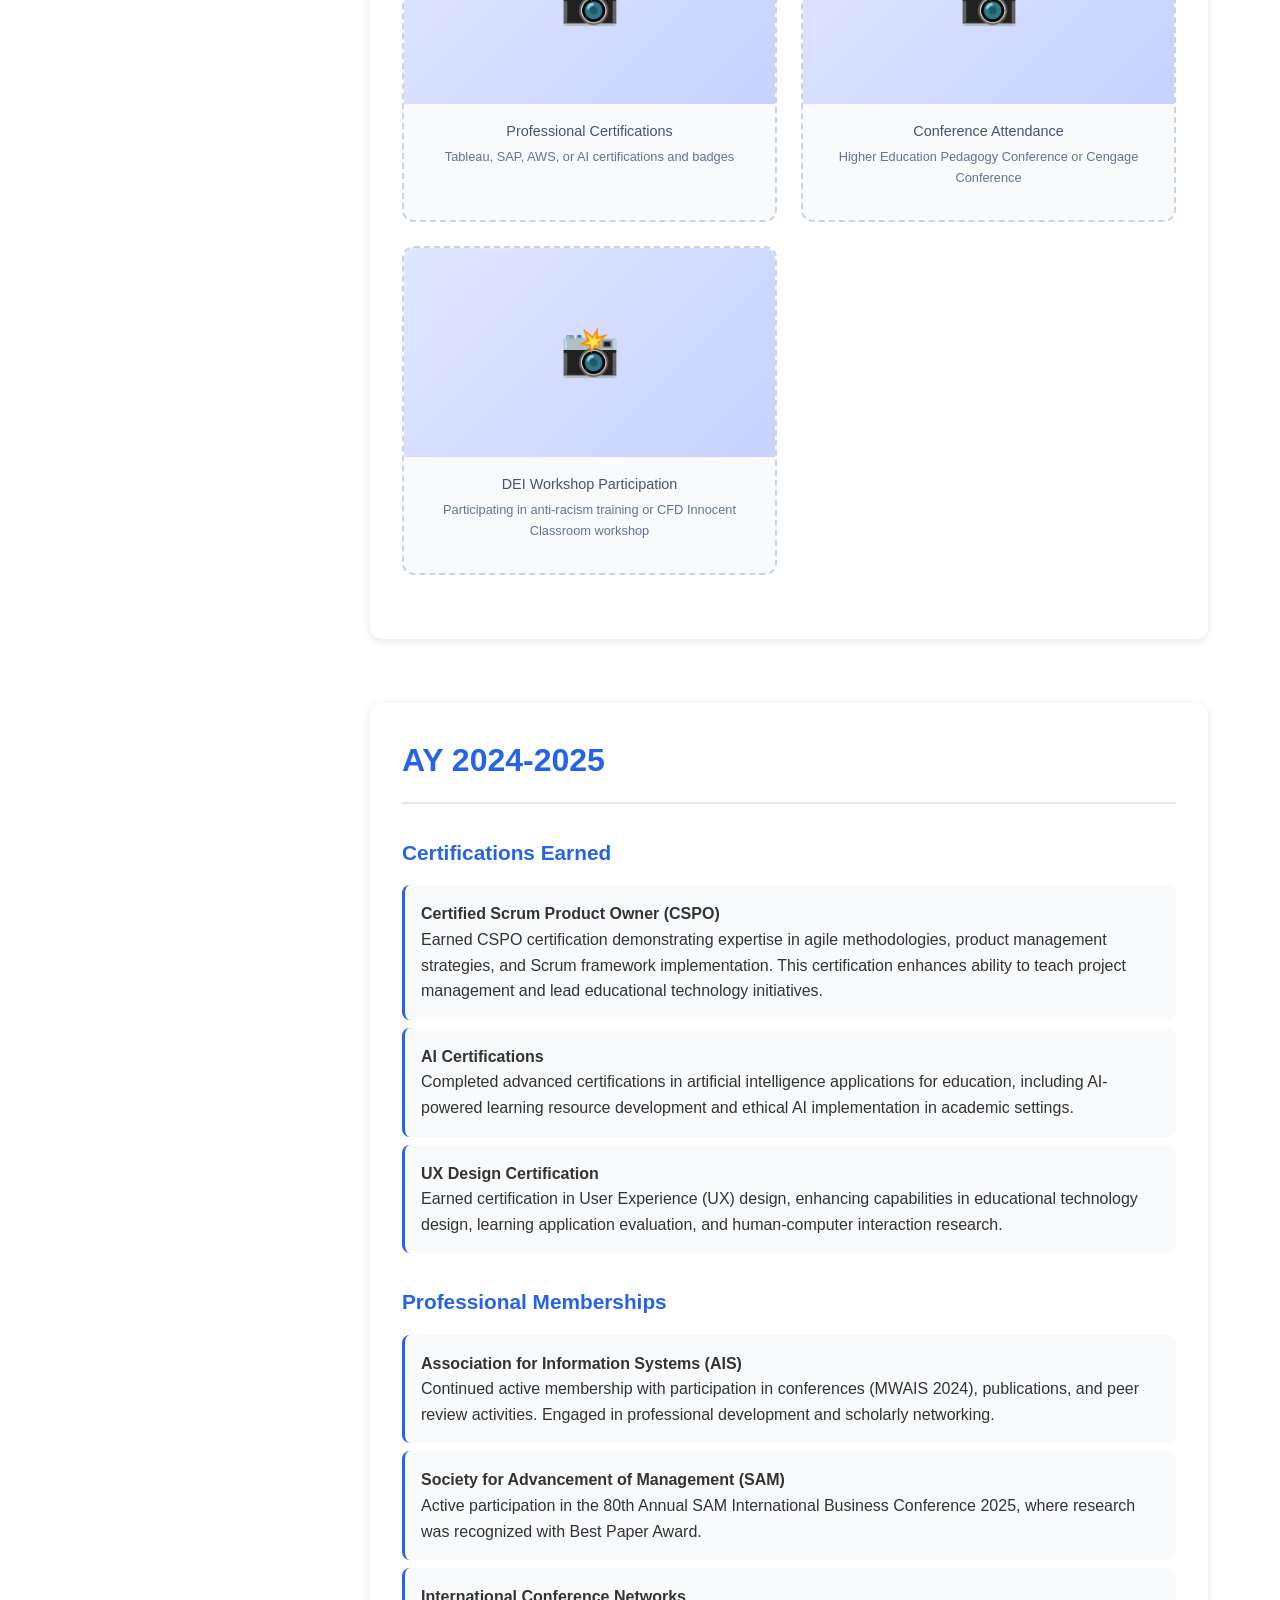
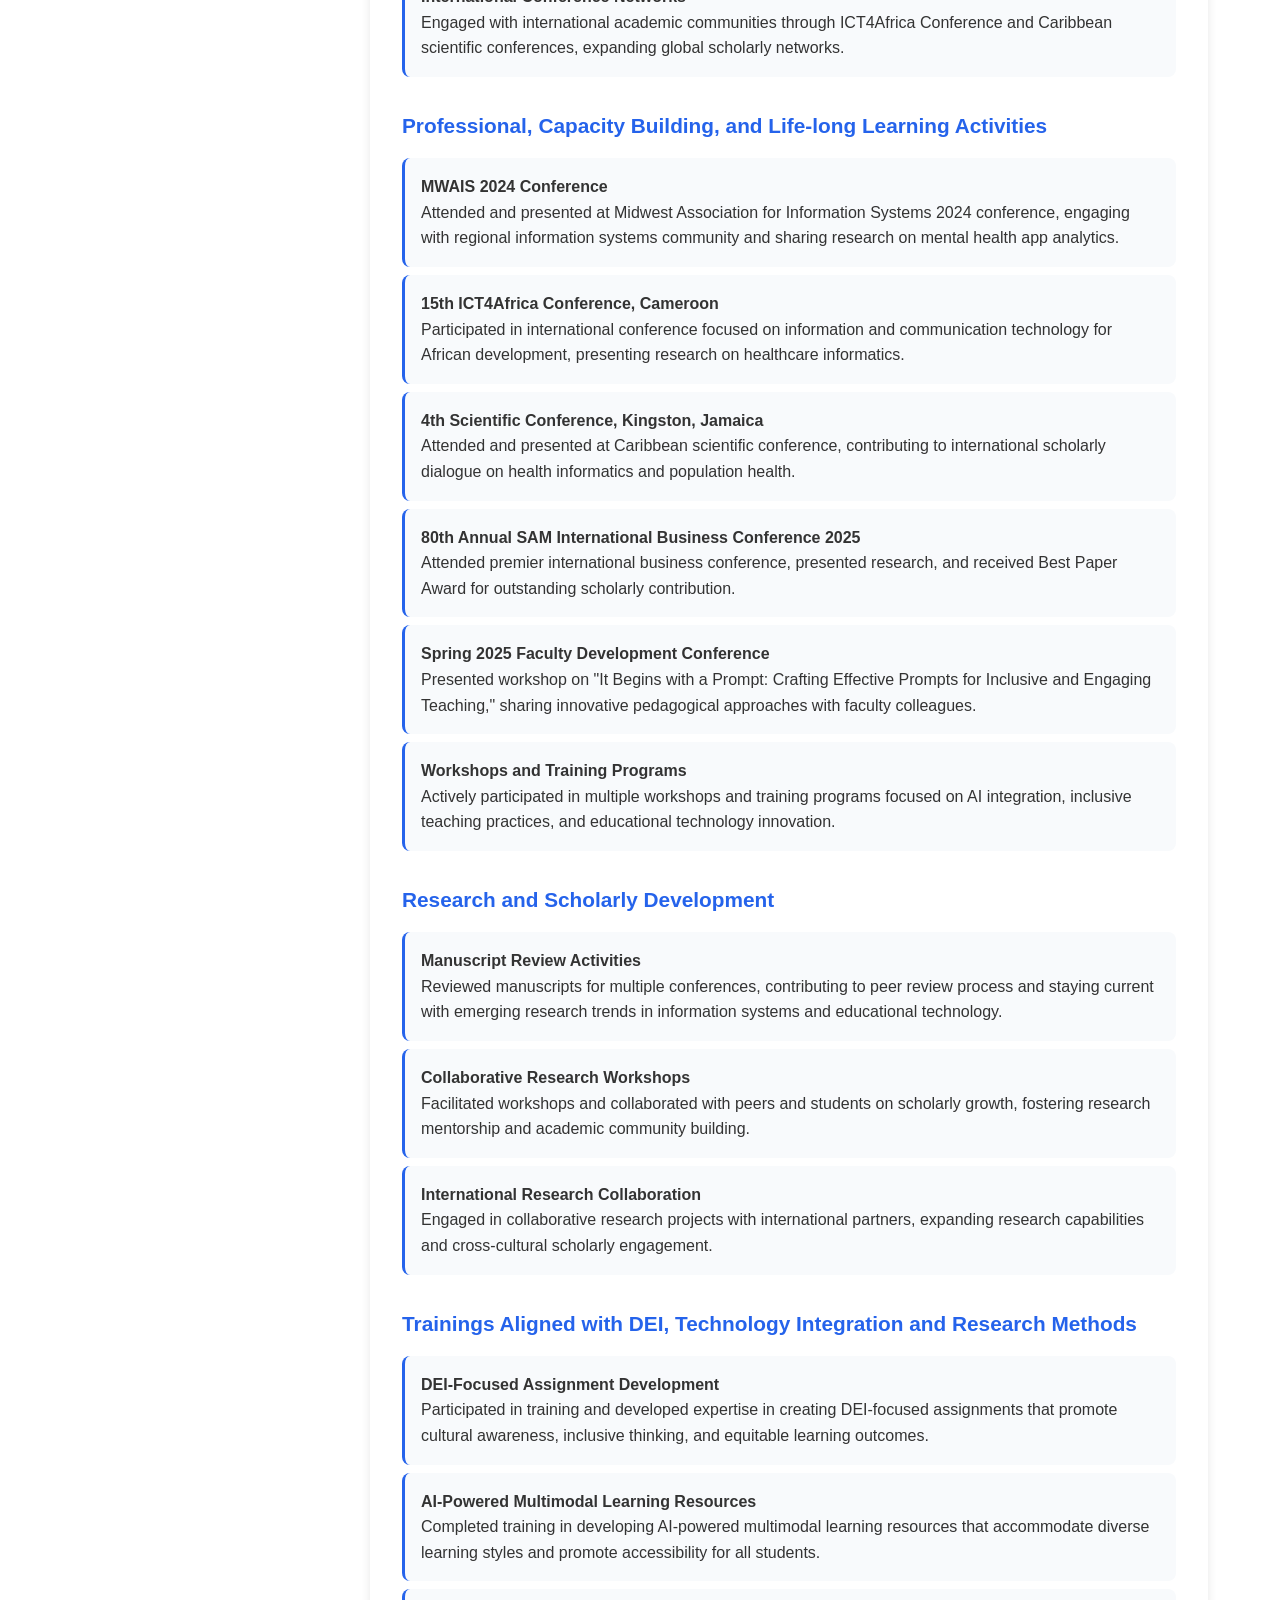
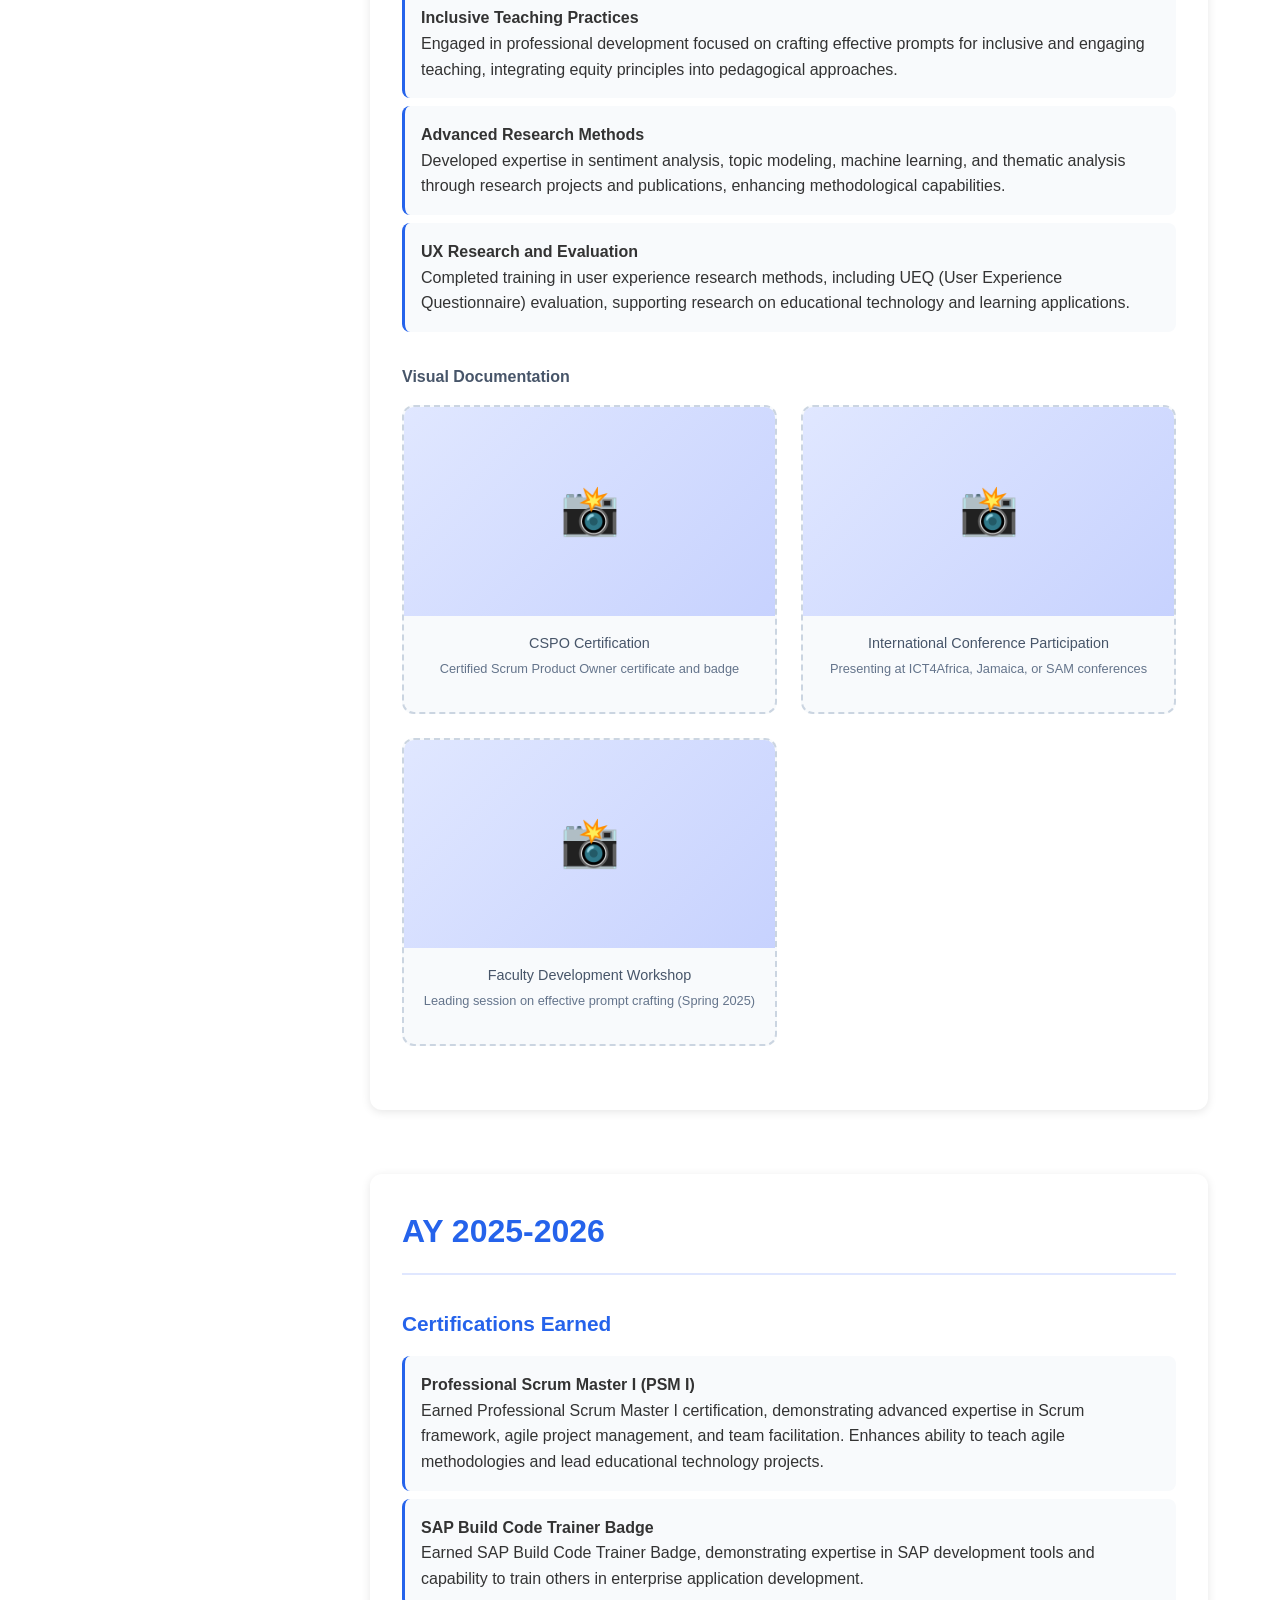
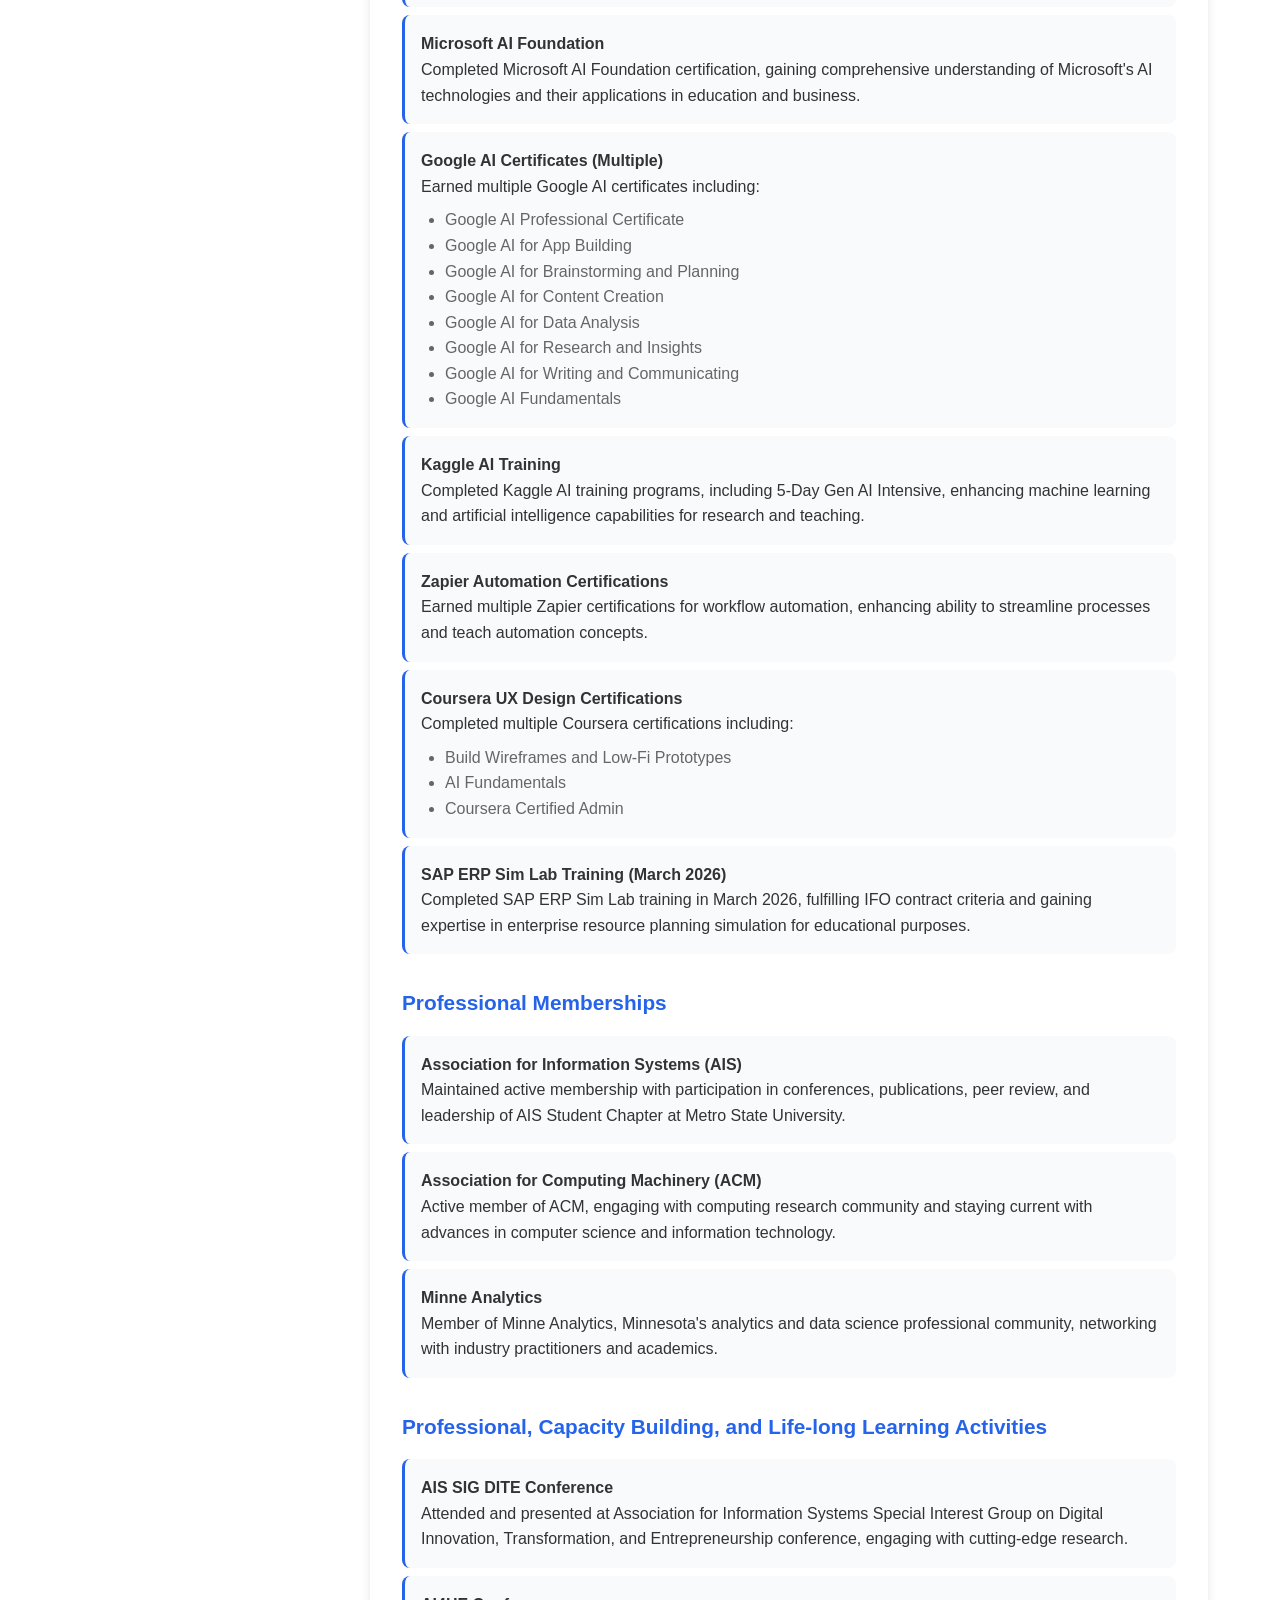
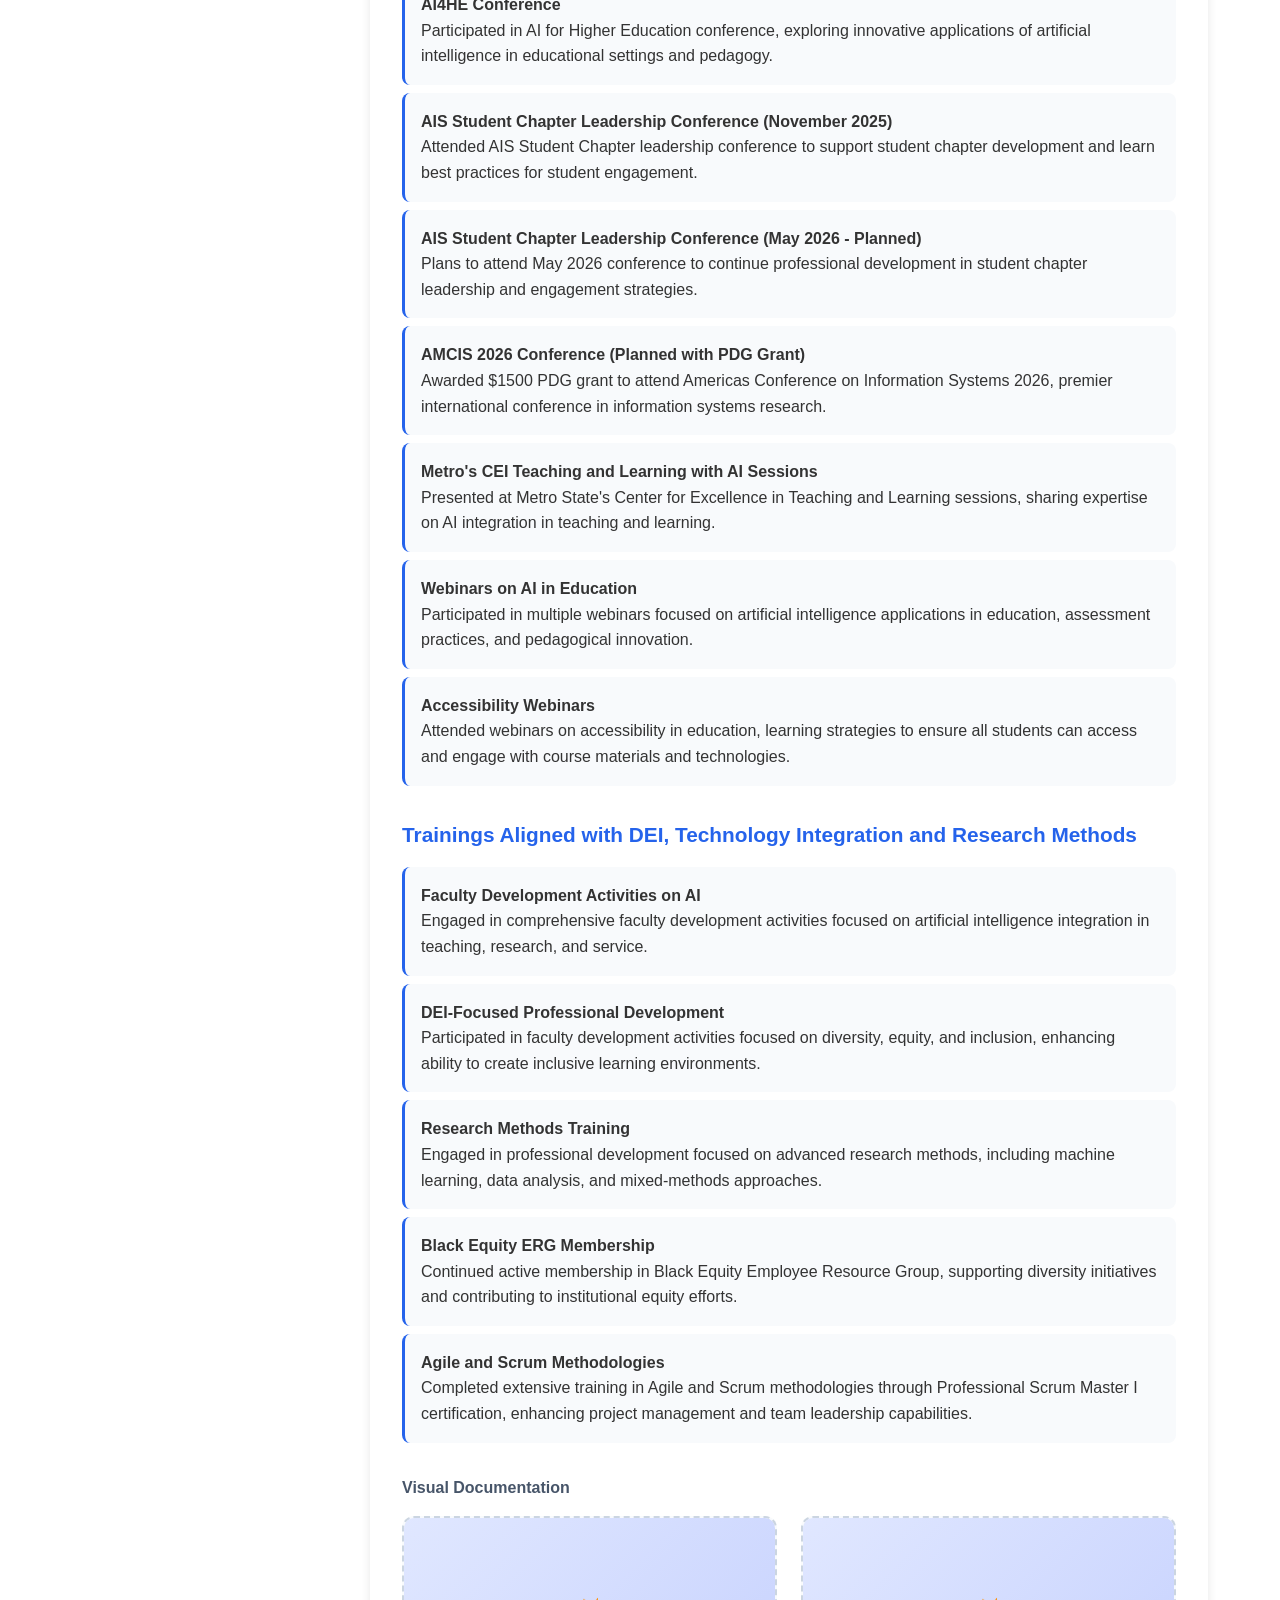
==== commit 6c832b72: "Updated entire website" ====
--- a/continuing-preparation.html
+++ b/continuing-preparation.html
@@ -231,7 +231,50 @@
         <div class="main-content">
             <div id="overview" class="overview">
                 <h2>Professional Development Overview</h2>
-                <p>Commitment to lifelong learning through strategic professional development, certifications, and continuous skill enhancement to remain current with emerging technologies and pedagogical best practices.</p>
+                <p style="margin-bottom: 1rem;">Commitment to lifelong learning through strategic professional development, certifications, and continuous skill enhancement to remain current with emerging technologies and pedagogical best practices. Over four academic years, I have pursued comprehensive professional development spanning technology certifications, pedagogical training, DEI initiatives, and active participation in professional learning communities.</p>
+                
+                <h3 style="color: #2563eb; font-size: 1.1rem; margin-top: 1.5rem; margin-bottom: 0.75rem;">Major Certifications Earned</h3>
+                <ul style="margin-left: 1.5rem; color: #666; line-height: 1.8;">
+                    <li><strong>Agile & Project Management:</strong> Certified Scrum Product Owner (CSPO), Professional Scrum Master I (PSM I)</li>
+                    <li><strong>Data Analytics & Visualization:</strong> Tableau Desktop Specialist, SAP Analytics Cloud, SAP Build Code Trainer Badge, SAP ERP Sim Lab Training (March 2026)</li>
+                    <li><strong>Artificial Intelligence:</strong> 8 Google AI Certificates (Professional Certificate, App Building, Brainstorming, Content Creation, Data Analysis, Research, Writing, Fundamentals), Microsoft AI Foundation, Kaggle 5-Day Gen AI Intensive</li>
+                    <li><strong>User Experience Design:</strong> UX Design Certification, Coursera certifications in wireframes, low-fi prototypes, and UX research methods</li>
+                    <li><strong>Automation & Productivity:</strong> Multiple Zapier automation certifications, Coursera Certified Admin</li>
+                </ul>
+                
+                <h3 style="color: #2563eb; font-size: 1.1rem; margin-top: 1.5rem; margin-bottom: 0.75rem;">Professional Memberships & Engagement</h3>
+                <ul style="margin-left: 1.5rem; color: #666; line-height: 1.8;">
+                    <li><strong>Association for Information Systems (AIS):</strong> Active member with conference participation (MWAIS, AMCIS, AIS SIG DITE), publications, peer review, and AIS Student Chapter Faculty Advisor role</li>
+                    <li><strong>Society for Advancement of Management (SAM):</strong> Presented at 80th Annual SAM Conference 2025 with Best Paper Award</li>
+                    <li><strong>Association for Computing Machinery (ACM):</strong> Engaged with computing research community</li>
+                    <li><strong>Minne Analytics:</strong> Member of Minnesota's analytics and data science professional community</li>
+                </ul>
+                
+                <h3 style="color: #2563eb; font-size: 1.1rem; margin-top: 1.5rem; margin-bottom: 0.75rem;">Conference Attendance & Presentations</h3>
+                <ul style="margin-left: 1.5rem; color: #666; line-height: 1.8;">
+                    <li><strong>National & International Conferences:</strong> MWAIS 2023-2024, AMCIS 2023 & 2026 (planned with $1500 PDG grant), Higher Education Pedagogy Conference, ICT4Africa (Cameroon), Caribbean Scientific Conference (Jamaica), SAM 2025, AIS SIG DITE, AI4HE</li>
+                    <li><strong>AIS Student Chapter Leadership Conferences:</strong> Attended November 2025 and planning May 2026 attendance to support chapter development</li>
+                    <li><strong>Faculty Development Presentations:</strong> Spring 2025 Faculty Development Conference, Metro's CEI Teaching and Learning with AI Sessions</li>
+                </ul>
+                
+                <h3 style="color: #2563eb; font-size: 1.1rem; margin-top: 1.5rem; margin-bottom: 0.75rem;">DEI Training & Initiatives</h3>
+                <ul style="margin-left: 1.5rem; color: #666; line-height: 1.8;">
+                    <li><strong>Faculty of Color Mentorship Program (FoCMP):</strong> Participated with Dr. Jun Li as mentor, engaged in teaching and leadership building workshops</li>
+                    <li><strong>Anti-Racism & Equity Training:</strong> Microaggressions workshops, anti-racism training, CFD Innocent Classroom workshop, accessibility sessions</li>
+                    <li><strong>Black Equity ERG:</strong> Active member supporting diversity initiatives and institutional equity efforts</li>
+                    <li><strong>Inclusive Teaching Development:</strong> Workshops on inclusive courses, universal design, DEI-focused assignment development, and AI-powered multimodal learning resources</li>
+                </ul>
+                
+                <h3 style="color: #2563eb; font-size: 1.1rem; margin-top: 1.5rem; margin-bottom: 0.75rem;">Professional Learning Communities</h3>
+                <ul style="margin-left: 1.5rem; color: #666; line-height: 1.8;">
+                    <li><strong>Metro State's Educator Learning Communities (ELC):</strong> Explored "Engagement in Asynchronous Classrooms" to reduce faculty isolation</li>
+                    <li><strong>"Conversations with Colleagues" Webinar Series:</strong> Bi-monthly networking across Minnstate system</li>
+                    <li><strong>Writing Groups:</strong> Active participation to support scholarly productivity and peer feedback</li>
+                    <li><strong>COM Lunch and Learn Sessions:</strong> Engaged in departmental professional development on feedback, course design, and pedagogy</li>
+                </ul>
+                
+                <h3 style="color: #2563eb; font-size: 1.1rem; margin-top: 1.5rem; margin-bottom: 0.75rem;">Continuous Learning Philosophy</h3>
+                <p style="color: #666;">My professional development strategy focuses on staying current with emerging technologies (AI, data analytics, enterprise systems), advancing pedagogical expertise (inclusive teaching, assessment practices, online learning), and contributing to institutional equity and excellence. Through systematic pursuit of certifications, active conference participation, and engagement in professional learning communities, I maintain cutting-edge knowledge that directly benefits students, colleagues, and the institution.</p>
             </div>
 
             <div id="ay2022-2023" class="year-section">
